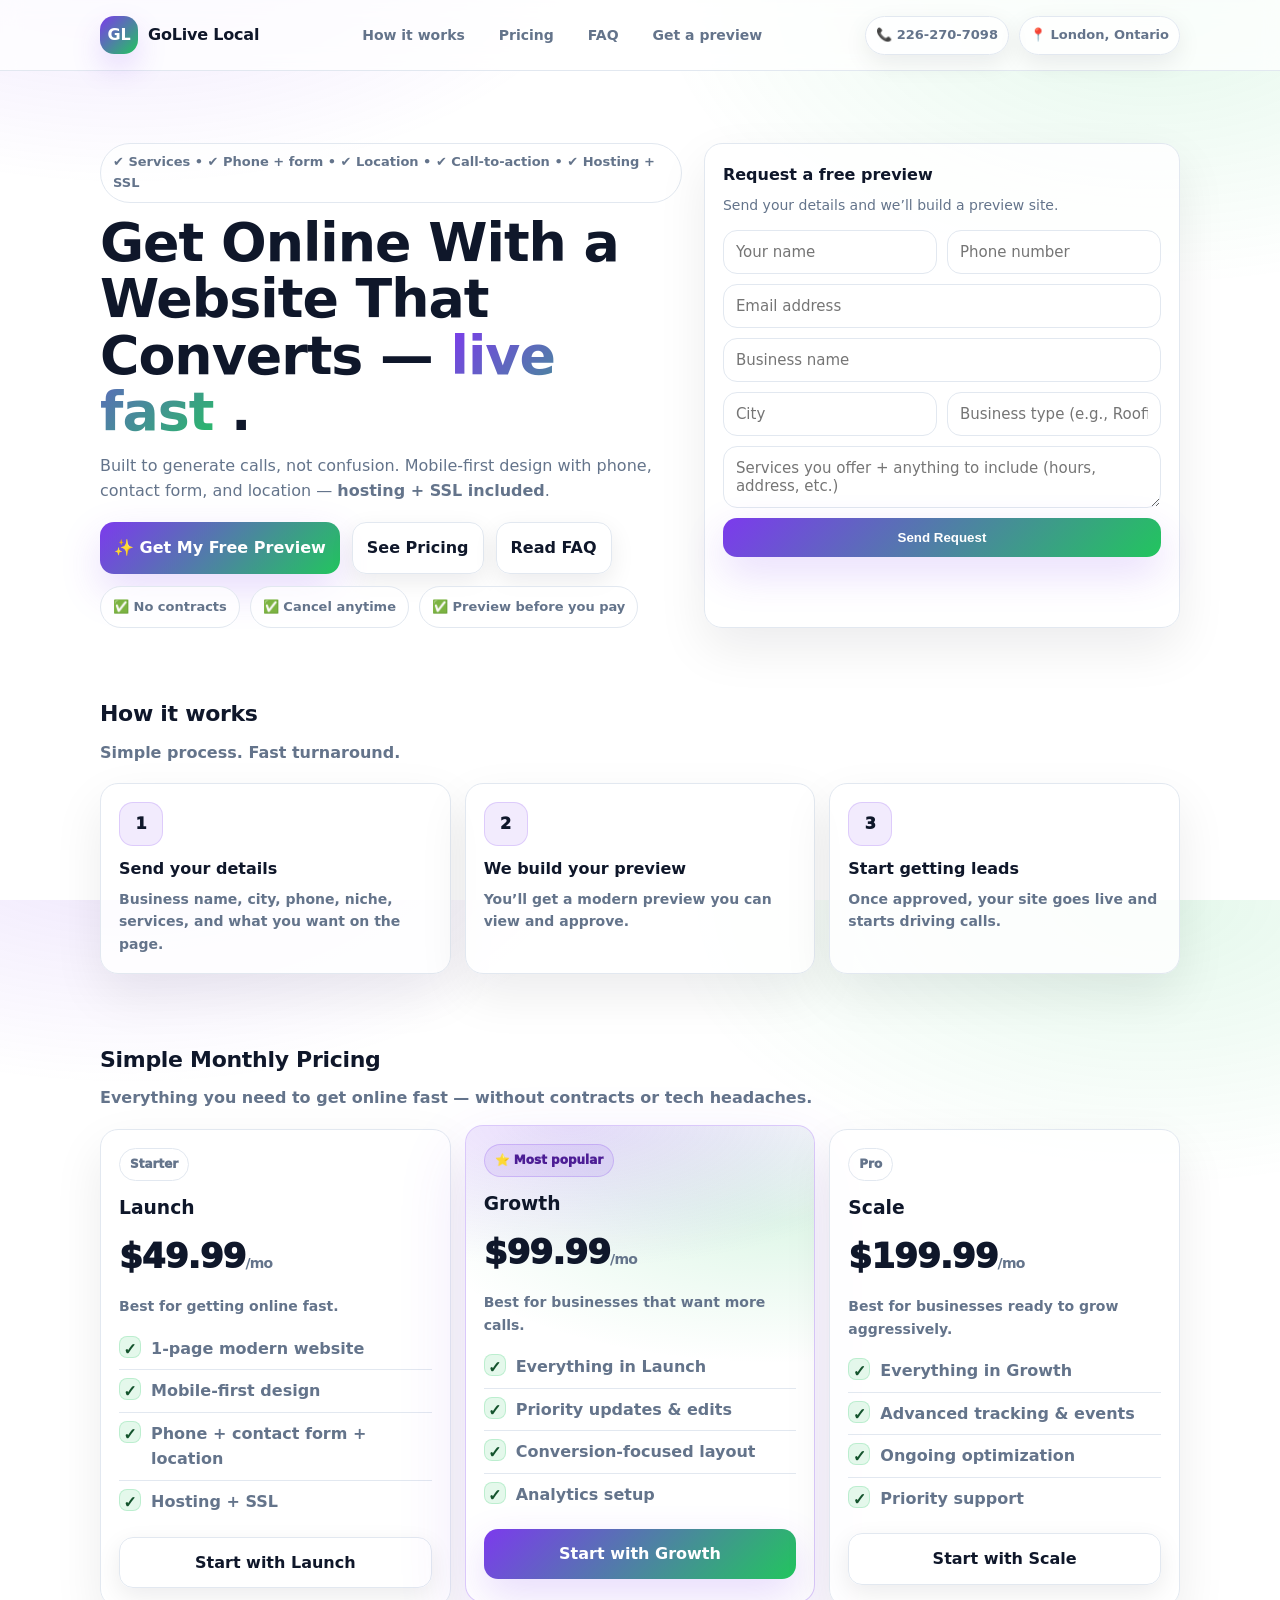
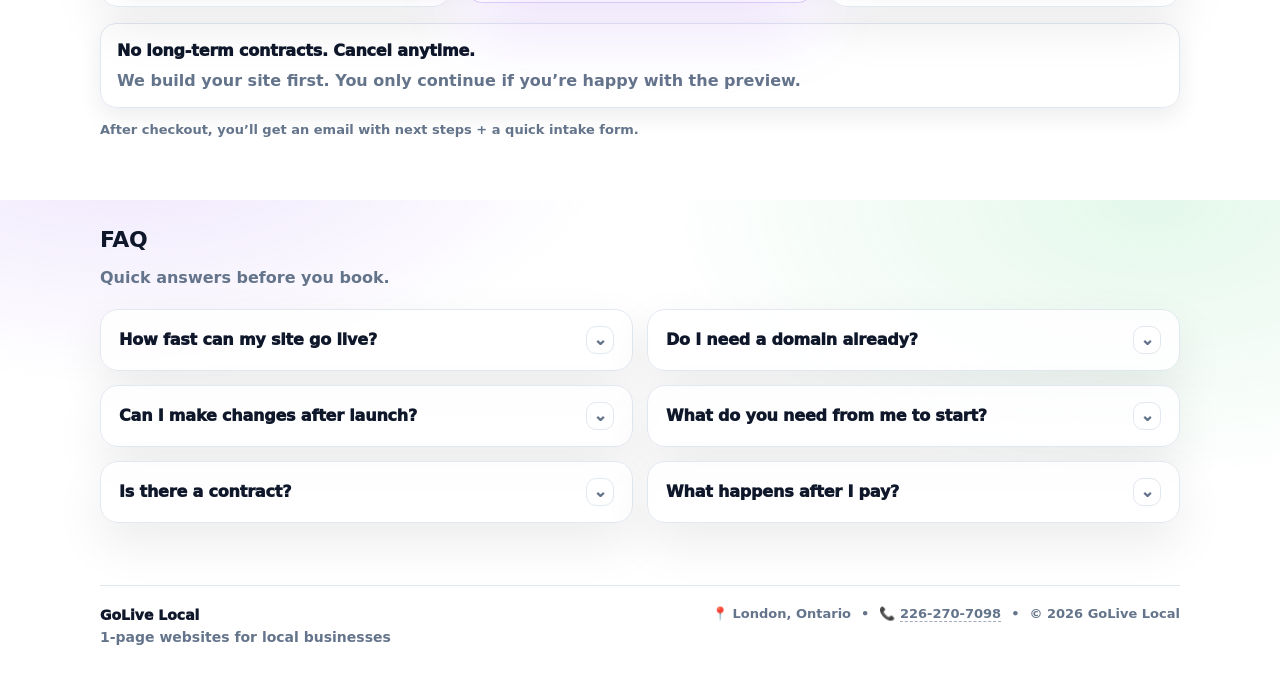
==== index.html @ 4001102f "Add files via upload" ====
<!doctype html>
<html lang="en">
<head>
  <meta charset="utf-8" />
  <meta name="viewport" content="width=device-width, initial-scale=1" />
  <title>GoLive Local — 1-Page Websites for Local Businesses</title>
  <meta name="description" content="GoLive Local builds modern 1-page websites for local service businesses. Built to convert with phone + form + location. Hosting + SSL included." />

  <style>
    :root{
      --bg:#ffffff;
      --panel:#ffffff;
      --card:#ffffff;
      --text:#0f172a;
      --muted:#64748b;
      --line:#e2e8f0;
      --brand:#7c3aed;
      --brand2:#22c55e;
      --shadow: 0 20px 50px rgba(2, 6, 23, .08);
      --shadow2: 0 8px 24px rgba(2, 6, 23, .08);
      --radius: 18px;
      --max: 1120px;
    }

    *{box-sizing:border-box}
    html,body{height:100%}
    body{
      margin:0;
      font-family: ui-sans-serif, system-ui, -apple-system, Segoe UI, Roboto, Helvetica, Arial, "Apple Color Emoji","Segoe UI Emoji";
      color:var(--text);
      background:
        radial-gradient(900px 500px at 10% -10%, rgba(124,58,237,.14), transparent 55%),
        radial-gradient(900px 520px at 90% 0%, rgba(34,197,94,.12), transparent 55%),
        var(--bg);
      line-height:1.6;
    }

    a{color:inherit; text-decoration:none}
    .container{max-width:var(--max); margin:0 auto; padding:0 20px}

    .topbar{
      position:sticky; top:0; z-index:50;
      background: rgba(255,255,255,.75);
      backdrop-filter: blur(10px);
      border-bottom: 1px solid var(--line);
    }
    .topbar-inner{
      display:flex; align-items:center; justify-content:space-between;
      gap:14px;
      padding:14px 0;
    }
    .brand{
      display:flex; align-items:center; gap:10px;
      font-weight:900;
      letter-spacing:-.2px;
    }
    .logo{
      width:38px; height:38px; border-radius:14px;
      background: linear-gradient(135deg, var(--brand), var(--brand2));
      box-shadow: 0 14px 30px rgba(124,58,237,.18);
      display:grid; place-items:center;
      flex: 0 0 38px;
      color:white;
      font-weight:900;
    }
    .nav{
      display:flex; gap:10px; align-items:center;
      color:var(--muted);
      font-weight:800;
      font-size:14px;
    }
    .nav a{padding:10px 12px; border-radius:12px}
    .nav a:hover{background: rgba(2,6,23,.04); color: var(--text)}

    .btn{
      display:inline-flex; align-items:center; justify-content:center;
      gap:10px;
      padding:12px 14px;
      border-radius:14px;
      font-weight:900;
      border: 1px solid var(--line);
      background: white;
      box-shadow: var(--shadow2);
      transition: .15s ease;
      cursor:pointer;
      white-space:nowrap;
    }
    .btn:hover{transform: translateY(-1px)}
    .btn-primary{
      border: none;
      color:white;
      background: linear-gradient(135deg, var(--brand), var(--brand2));
      box-shadow: 0 16px 40px rgba(124,58,237,.18);
    }
    .btn-ghost{background: rgba(255,255,255,.85)}
    .btn-block{width:100%}

    .pill{
      display:inline-flex; align-items:center; gap:8px;
      padding:8px 12px;
      border-radius:999px;
      border:1px solid var(--line);
      background: rgba(255,255,255,.7);
      color: var(--muted);
      font-weight:900;
      font-size:13px;
    }

    /* header contact (phone + location only) */
    .header-contact{
      display:flex;
      align-items:center;
      gap:10px;
      flex-wrap:wrap;
      justify-content:flex-end;
      color:var(--muted);
      font-weight:850;
      font-size:13px;
      white-space:nowrap;
    }
    .header-contact a{
      display:inline-flex;
      align-items:center;
      gap:8px;
      padding:8px 10px;
      border-radius:999px;
      border:1px solid var(--line);
      background: rgba(255,255,255,.7);
      box-shadow: var(--shadow2);
      color:inherit;
      transition:.15s ease;
    }
    .header-contact a:hover{transform: translateY(-1px)}
    .header-contact .loc{
      display:inline-flex;
      align-items:center;
      gap:8px;
      padding:8px 10px;
      border-radius:999px;
      border:1px solid var(--line);
      background: rgba(255,255,255,.7);
      box-shadow: var(--shadow2);
    }

    .hero{padding:72px 0 34px}
    .hero-grid{
      display:grid; gap:22px;
      grid-template-columns: 1.1fr .9fr;
      align-items:stretch;
    }
    .headline{
      font-size: clamp(36px, 4.2vw, 56px);
      line-height:1.05;
      margin:12px 0 12px;
      letter-spacing:-1px;
    }
    .subhead{
      margin:0 0 18px;
      color: var(--muted);
      max-width: 62ch;
      font-size: 16px;
    }
    .hero-actions{display:flex; gap:12px; flex-wrap:wrap; margin:18px 0 10px}
    .stats{display:flex; gap:10px; flex-wrap:wrap; margin-top:12px}
    .chip{
      display:flex; gap:8px; align-items:center;
      padding:10px 12px;
      border-radius:999px;
      border:1px solid var(--line);
      background: rgba(255,255,255,.75);
      color: var(--muted);
      font-weight:900;
      font-size:13px;
    }

    .card{
      background: rgba(255,255,255,.85);
      border: 1px solid var(--line);
      border-radius: var(--radius);
      box-shadow: var(--shadow);
    }
    .form-card{padding:18px}
    .form-card h3{margin:0 0 6px; font-size:16px}
    .form-card p{margin:0 0 14px; color:var(--muted); font-size:14px}

    .form{
      display:grid;
      grid-template-columns: 1fr 1fr;
      gap:10px;
    }
    .input{
      width:100%;
      padding:12px 12px;
      border-radius:14px;
      border:1px solid var(--line);
      background: white;
      color: var(--text);
      outline:none;
      font-family:inherit;
      font-size:15px;
    }
    .input:focus{border-color: rgba(124,58,237,.55); box-shadow: 0 0 0 4px rgba(124,58,237,.12)}
    .form .full{grid-column:1/-1}
    .helper{
      margin-top:10px;
      font-size:12px;
      color: var(--muted);
      font-weight:800;
    }
    .status{
      margin-top:10px;
      font-size:13px;
      font-weight:900;
      white-space:pre-wrap;
    }

    section{padding:34px 0}
    .section-title{font-size:22px; margin:0 0 8px; letter-spacing:-.3px}
    .section-sub{margin:0 0 18px; color:var(--muted); font-weight:700}

    .grid-3{display:grid; gap:14px; grid-template-columns: repeat(3,1fr)}
    .feature{padding:18px}
    .feature h4{margin:10px 0 6px}
    .feature p{margin:0; color:var(--muted); font-size:14px; font-weight:650}
    .icon{
      width:44px; height:44px; border-radius:14px;
      display:grid; place-items:center;
      background: rgba(124,58,237,.10);
      border:1px solid rgba(124,58,237,.18);
      font-weight:950;
    }

    /* Pricing */
    .pricing{
      display:grid; gap:14px;
      grid-template-columns: repeat(3, 1fr);
      align-items:stretch;
    }
    .price{
      padding:18px;
      position:relative;
      overflow:hidden;
    }
    .price .tag{
      display:inline-flex;
      padding:6px 10px;
      border-radius:999px;
      font-size:12px;
      font-weight:950;
      border:1px solid var(--line);
      color: var(--muted);
      background: rgba(255,255,255,.7);
    }
    .price h3{margin:12px 0 6px}
    .price .amount{
      font-size:34px;
      font-weight:950;
      letter-spacing:-.8px;
      margin:6px 0 12px;
    }
    .price .blurb{
      margin:0 0 10px;
      color:var(--muted);
      font-size:14px;
      font-weight:700;
    }

    .list{margin:0; padding:0; list-style:none; color:var(--muted)}
    .list li{display:flex; gap:10px; padding:8px 0; border-top:1px solid var(--line); font-weight:700}
    .list li:first-child{border-top:none}
    .check{
      width:22px; height:22px; border-radius:8px;
      display:grid; place-items:center;
      background: rgba(34,197,94,.12);
      border: 1px solid rgba(34,197,94,.2);
      color: #14532d;
      font-weight:950;
      flex:0 0 22px;
    }

    /* Featured pricing (Growth) */
    .price.featured{
      border-color: rgba(124,58,237,.28);
      box-shadow: 0 26px 70px rgba(124,58,237,.14);
      transform: translateY(-4px);
    }
    .price.featured::before{
      content:"";
      position:absolute;
      inset:-2px;
      background: radial-gradient(600px 240px at 30% 0%, rgba(124,58,237,.18), transparent 60%),
                  radial-gradient(600px 240px at 90% 20%, rgba(34,197,94,.14), transparent 60%);
      pointer-events:none;
      z-index:0;
    }
    .price.featured > *{position:relative; z-index:1}
    .featured-badge{
      display:inline-flex;
      gap:8px;
      align-items:center;
      padding:6px 10px;
      border-radius:999px;
      font-size:12px;
      font-weight:950;
      color:#4c1d95;
      background: rgba(124,58,237,.10);
      border: 1px solid rgba(124,58,237,.22);
    }

    /* FAQ */
    .faq{
      display:grid;
      grid-template-columns: 1fr 1fr;
      gap:14px;
    }
    details.card{
      padding:16px 18px;
    }
    summary{
      cursor:pointer;
      list-style:none;
      font-weight:950;
      letter-spacing:-.2px;
      display:flex;
      align-items:center;
      justify-content:space-between;
      gap:12px;
    }
    summary::-webkit-details-marker{display:none}
    .caret{
      width:28px; height:28px;
      border-radius:10px;
      border:1px solid var(--line);
      display:grid;
      place-items:center;
      color:var(--muted);
      background: rgba(255,255,255,.7);
      flex:0 0 28px;
      transition: transform .15s ease;
    }
    details[open] .caret{transform: rotate(180deg)}
    .faq p{
      margin:10px 0 0;
      color:var(--muted);
      font-weight:700;
      font-size:14px;
    }

    footer{padding:28px 0 40px; color:var(--muted)}
    .footer-grid{
      display:flex; justify-content:space-between; gap:16px; flex-wrap:wrap;
      border-top:1px solid var(--line);
      padding-top:18px;
      font-size:14px;
      font-weight:700;
      align-items:flex-start;
    }
    .footer-contact{
      display:flex;
      gap:10px;
      flex-wrap:wrap;
      align-items:center;
      justify-content:flex-end;
      color:var(--muted);
      font-weight:850;
      font-size:13px;
    }
    .footer-contact a{
      color:inherit;
      text-decoration:none;
      border-bottom: 1px dashed rgba(100,116,139,.6);
    }
    .footer-contact a:hover{border-bottom-color: rgba(15,23,42,.55)}

    @media (max-width: 980px){
      .hero-grid{grid-template-columns:1fr}
      .grid-3{grid-template-columns:1fr}
      .pricing{grid-template-columns:1fr}
      .faq{grid-template-columns:1fr}
      .nav{display:none}
      .form{grid-template-columns:1fr}
      .price.featured{transform:none}
      .header-contact{justify-content:flex-start}
      .footer-contact{justify-content:flex-start}
    }
  </style>
</head>

<body>
  <div class="topbar">
    <div class="container">
      <div class="topbar-inner">
        <a class="brand" href="#top">
          <div class="logo" aria-hidden="true">GL</div>
          <div>GoLive Local</div>
        </a>

        <nav class="nav" aria-label="Primary">
          <a href="#how">How it works</a>
          <a href="#pricing">Pricing</a>
          <a href="#faq">FAQ</a>
          <a href="#contact">Get a preview</a>
        </nav>

        <!-- ✅ ONLY phone + location in header -->
        <div class="header-contact" aria-label="Business contact">
          <a href="tel:+12262707098" aria-label="Call 226-270-7098">📞 226-270-7098</a>
          <span class="loc" aria-label="Location">📍 London, Ontario</span>
        </div>
      </div>
    </div>
  </div>

  <header class="hero" id="top">
    <div class="container">
      <div class="hero-grid">
        <div>
          <span class="pill">✔️ Services • ✔️ Phone + form • ✔️ Location • ✔️ Call-to-action • ✔️ Hosting + SSL</span>

          <h1 class="headline">
            Get Online With a Website That Converts —
            <span style="background:linear-gradient(135deg,var(--brand),var(--brand2)); -webkit-background-clip:text; background-clip:text; color:transparent">
              live fast
            </span>.
          </h1>

          <p class="subhead">
            Built to generate calls, not confusion. Mobile-first design with phone, contact form, and location —
            <strong>hosting + SSL included</strong>.
          </p>

          <div class="hero-actions">
            <a class="btn btn-primary" href="#contact">✨ Get My Free Preview</a>
            <a class="btn btn-ghost" href="#pricing">See Pricing</a>
            <a class="btn btn-ghost" href="#faq">Read FAQ</a>
          </div>

          <div class="stats">
            <div class="chip">✅ No contracts</div>
            <div class="chip">✅ Cancel anytime</div>
            <div class="chip">✅ Preview before you pay</div>
          </div>
        </div>

        <div class="card form-card" id="contact">
          <h3>Request a free preview</h3>
          <p>Send your details and we’ll build a preview site.</p>

          <form class="form" id="lead-form">
            <input class="input" name="name" placeholder="Your name" required />
            <input class="input" name="phone" placeholder="Phone number" required />
            <input class="input full" name="email" type="email" placeholder="Email address" required />
            <input class="input full" name="business" placeholder="Business name" required />
            <input class="input" name="city" placeholder="City" required />
            <input class="input" name="niche" placeholder="Business type (e.g., Roofing)" required />
            <textarea class="input full" name="message" placeholder="Services you offer + anything to include (hours, address, etc.)"></textarea>
            <button class="btn btn-primary full" type="submit">Send Request</button>
          </form>

          <div class="helper">
          </div>
          <div class="status" id="formStatus" aria-live="polite"></div>
        </div>
      </div>
    </div>
  </header>

  <section id="how">
    <div class="container">
      <h2 class="section-title">How it works</h2>
      <p class="section-sub">Simple process. Fast turnaround.</p>

      <div class="grid-3">
        <div class="card feature">
          <div class="icon">1</div>
          <h4>Send your details</h4>
          <p>Business name, city, phone, niche, services, and what you want on the page.</p>
        </div>
        <div class="card feature">
          <div class="icon">2</div>
          <h4>We build your preview</h4>
          <p>You’ll get a modern preview you can view and approve.</p>
        </div>
        <div class="card feature">
          <div class="icon">3</div>
          <h4>Start getting leads</h4>
          <p>Once approved, your site goes live and starts driving calls.</p>
        </div>
      </div>
    </div>
  </section>

  <section id="pricing">
    <div class="container">
      <h2 class="section-title">Simple Monthly Pricing</h2>
      <p class="section-sub">Everything you need to get online fast — without contracts or tech headaches.</p>

      <div class="pricing">
        <div class="card price">
          <span class="tag">Starter</span>
          <h3>Launch</h3>
          <div class="amount">$49.99<span style="font-size:14px; font-weight:900; color:var(--muted)">/mo</span></div>
          <p class="blurb">Best for getting online fast.</p>
          <ul class="list">
            <li><span class="check">✓</span> 1-page modern website</li>
            <li><span class="check">✓</span> Mobile-first design</li>
            <li><span class="check">✓</span> Phone + contact form + location</li>
            <li><span class="check">✓</span> Hosting + SSL</li>
          </ul>
          <div style="margin-top:14px">
            <a class="btn btn-ghost btn-block" href="https://buy.stripe.com/28E6oH7Zq4GObxF91F08g00" target="_blank" rel="noopener noreferrer">Start with Launch</a>
          </div>
        </div>

        <div class="card price featured">
          <span class="featured-badge">⭐ Most popular</span>
          <h3 style="margin-top:12px">Growth</h3>
          <div class="amount">$99.99<span style="font-size:14px; font-weight:900; color:var(--muted)">/mo</span></div>
          <p class="blurb">Best for businesses that want more calls.</p>
          <ul class="list">
            <li><span class="check">✓</span> Everything in Launch</li>
            <li><span class="check">✓</span> Priority updates & edits</li>
            <li><span class="check">✓</span> Conversion-focused layout</li>
            <li><span class="check">✓</span> Analytics setup</li>
          </ul>
          <div style="margin-top:14px">
            <a class="btn btn-primary btn-block" href="https://buy.stripe.com/cNifZh2F6ehocBJ3Hl08g01" target="_blank" rel="noopener noreferrer">Start with Growth</a>
          </div>
        </div>

        <div class="card price">
          <span class="tag">Pro</span>
          <h3>Scale</h3>
          <div class="amount">$199.99<span style="font-size:14px; font-weight:900; color:var(--muted)">/mo</span></div>
          <p class="blurb">Best for businesses ready to grow aggressively.</p>
          <ul class="list">
            <li><span class="check">✓</span> Everything in Growth</li>
            <li><span class="check">✓</span> Advanced tracking & events</li>
            <li><span class="check">✓</span> Ongoing optimization</li>
            <li><span class="check">✓</span> Priority support</li>
          </ul>
          <div style="margin-top:14px">
            <a class="btn btn-ghost btn-block" href="https://buy.stripe.com/7sYfZhenO8X4atB3Hl08g02" target="_blank" rel="noopener noreferrer">Start with Scale</a>
          </div>
        </div>
      </div>

      <div style="margin-top:16px; padding:14px 16px; border:1px solid var(--line); border-radius:16px; background: rgba(255,255,255,.7); box-shadow: var(--shadow2);">
        <div style="font-weight:950; letter-spacing:-.2px;">No long-term contracts. Cancel anytime.</div>
        <div style="color:var(--muted); font-weight:750; margin-top:4px;">
          We build your site first. You only continue if you’re happy with the preview.
        </div>
      </div>

      <p style="margin-top:12px; color:var(--muted); font-weight:800; font-size:13px;">
        After checkout, you’ll get an email with next steps + a quick intake form.
      </p>
    </div>
  </section>

  <section id="faq">
    <div class="container">
      <h2 class="section-title">FAQ</h2>
      <p class="section-sub">Quick answers before you book.</p>

      <div class="faq">
        <details class="card">
          <summary>How fast can my site go live? <span class="caret">⌄</span></summary>
          <p>Most previews are ready within <strong>24–48 hours</strong>. Once approved, we can connect your domain and publish fast.</p>
        </details>

        <details class="card">
          <summary>Do I need a domain already? <span class="caret">⌄</span></summary>
          <p>No. If you don’t have one yet, you can still request a preview now and connect your domain later.</p>
        </details>

        <details class="card">
          <summary>Can I make changes after launch? <span class="caret">⌄</span></summary>
          <p>Yes. All plans include updates. <strong>Growth</strong> and <strong>Scale</strong> get faster edits and ongoing optimization.</p>
        </details>

        <details class="card">
          <summary>What do you need from me to start? <span class="caret">⌄</span></summary>
          <p>Business name, city, what you do, phone number, and a few services. If you have photos/logo, we can use those too.</p>
        </details>

        <details class="card">
          <summary>Is there a contract? <span class="caret">⌄</span></summary>
          <p>No long-term contracts. It’s monthly. You can cancel anytime.</p>
        </details>

        <details class="card">
          <summary>What happens after I pay? <span class="caret">⌄</span></summary>
          <p>You’ll get an email with next steps and an intake form. We confirm details, build/adjust, and launch on Cloudflare Pages.</p>
        </details>
      </div>
    </div>
  </section>

  <footer>
    <div class="container">
      <div class="footer-grid">
        <div>
          <div style="font-weight:950; color:var(--text)">GoLive Local</div>
          <div>1-page websites for local businesses</div>
        </div>

        <!-- ✅ ONLY phone + location in footer -->
        <div class="footer-contact" aria-label="Business contact">
          <div>📍 London, Ontario</div>
          <div>•</div>
          <div>📞 <a href="tel:+12262707098">226-270-7098</a></div>
          <div>•</div>
          <div>© <span id="year"></span> GoLive Local</div>
        </div>
      </div>
    </div>
  </footer>

  <script>
    document.getElementById("year").textContent = new Date().getFullYear();

    // ✅ Worker URL (no trailing slash)
    const WORKER_BASE = "https://golivelocal-contact.jesslb087.workers.dev";
    // Some workers expect / (root), others expect /contact. We'll try both.
    const CANDIDATE_ENDPOINTS = [
      WORKER_BASE,
      WORKER_BASE + "/contact"
    ];

    const form = document.getElementById("lead-form");
    const statusEl = document.getElementById("formStatus");

    async function postToWorker(payload) {
      let lastErr = null;

      for (const url of CANDIDATE_ENDPOINTS) {
        try {
          const res = await fetch(url, {
            method: "POST",
            mode: "cors",
            headers: {
              "Content-Type": "application/json",
              "Accept": "application/json, text/plain, */*"
            },
            body: JSON.stringify(payload),
          });

          const text = await res.text();
          let json = null;
          try { json = JSON.parse(text); } catch (_) {}

          if (res.ok) return { ok: true, url, status: res.status, text, json };

          lastErr = { ok: false, url, status: res.status, text, json };
        } catch (e) {
          lastErr = { ok: false, url, error: String(e) };
        }
      }

      return lastErr || { ok: false, error: "Unknown error" };
    }

    form.addEventListener("submit", async (e) => {
      e.preventDefault();
      statusEl.textContent = "Sending…";

      const payload = Object.fromEntries(new FormData(form).entries());

      if (!payload.message || !String(payload.message).trim()) {
        payload.message = `Preview request from ${payload.business || "a local business"} in ${payload.city || "their city"} (${payload.niche || "business type"}).`;
      }

      const result = await postToWorker(payload);

      if (result && result.ok) {
        statusEl.textContent = "✅ Sent! We’ll be in touch shortly.";
        form.reset();
        return;
      }

      const details =
        (result && result.json && (result.json.error || result.json.message)) ||
        (result && result.text) ||
        (result && result.error) ||
        "Unknown error";

      const where = result && result.url ? "Endpoint: " + result.url : "";
      const code = result && result.status ? "Status: " + result.status : "";

      statusEl.textContent =
        "❌ Something went wrong.\n" +
        [where, code, String(details).slice(0, 400)].filter(Boolean).join("\n");
    });
  </script>
</body>
</html>
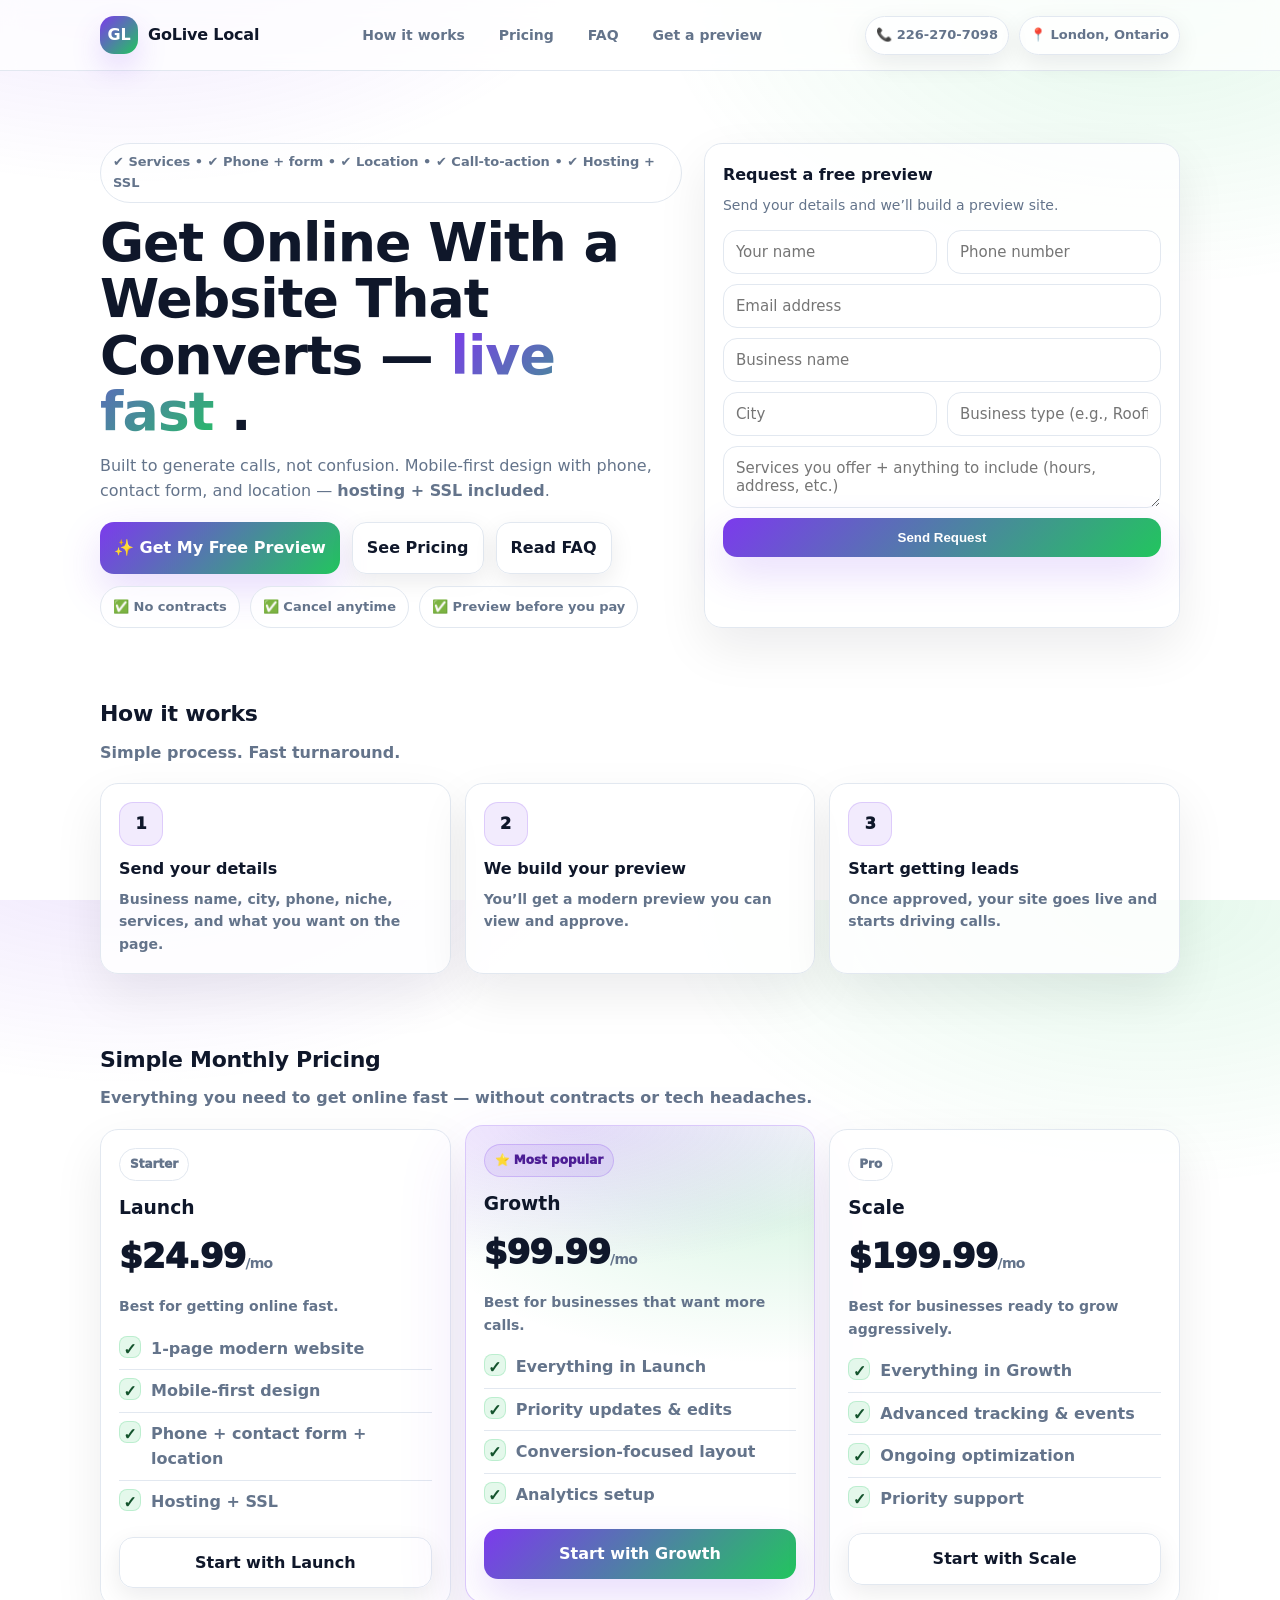
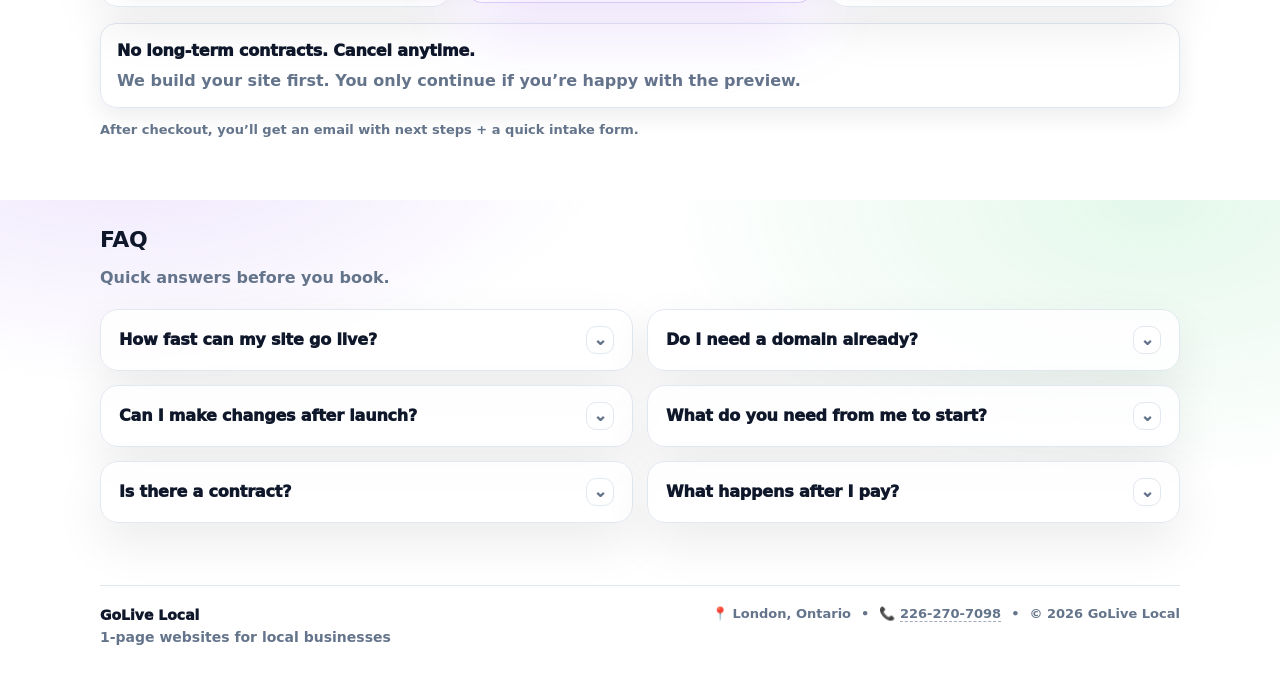
==== commit dd1fbe19: "Add files via upload" ====
--- a/index.html
+++ b/index.html
@@ -3,6 +3,12 @@
 <head>
   <meta charset="utf-8" />
   <meta name="viewport" content="width=device-width, initial-scale=1" />
+  <meta name="description" content="GoLive Local builds fast, mobile-friendly websites for local businesses that want more phone calls - no contracts, no DIY, just done-for-you-sites."
+  <!-- Favicons -->
+  <link rel="icon" href="/favicon.ico">
+  <link rel="icon" type="image/png" sizes="32x32" href="/favicon-32x32.png">
+  <link rel="icon" type="image/png" sizes="16x16" href="/favicon-16x16.png">
+  <link rel="apple-touch-icon" href="/apple-touch-icon.png">
   <title>GoLive Local — 1-Page Websites for Local Businesses</title>
   <meta name="description" content="GoLive Local builds modern 1-page websites for local service businesses. Built to convert with phone + form + location. Hosting + SSL included." />
 
@@ -499,7 +505,7 @@
         <div class="card price">
           <span class="tag">Starter</span>
           <h3>Launch</h3>
-          <div class="amount">$49.99<span style="font-size:14px; font-weight:900; color:var(--muted)">/mo</span></div>
+          <div class="amount">$24.99<span style="font-size:14px; font-weight:900; color:var(--muted)">/mo</span></div>
           <p class="blurb">Best for getting online fast.</p>
           <ul class="list">
             <li><span class="check">✓</span> 1-page modern website</li>
@@ -508,7 +514,7 @@
             <li><span class="check">✓</span> Hosting + SSL</li>
           </ul>
           <div style="margin-top:14px">
-            <a class="btn btn-ghost btn-block" href="https://buy.stripe.com/28E6oH7Zq4GObxF91F08g00" target="_blank" rel="noopener noreferrer">Start with Launch</a>
+            <a class="btn btn-ghost btn-block" href="https://buy.stripe.com/5kQ28r1B27T045d4Lp08g03" target="_blank" rel="noopener noreferrer">Start with Launch</a>
           </div>
         </div>
 
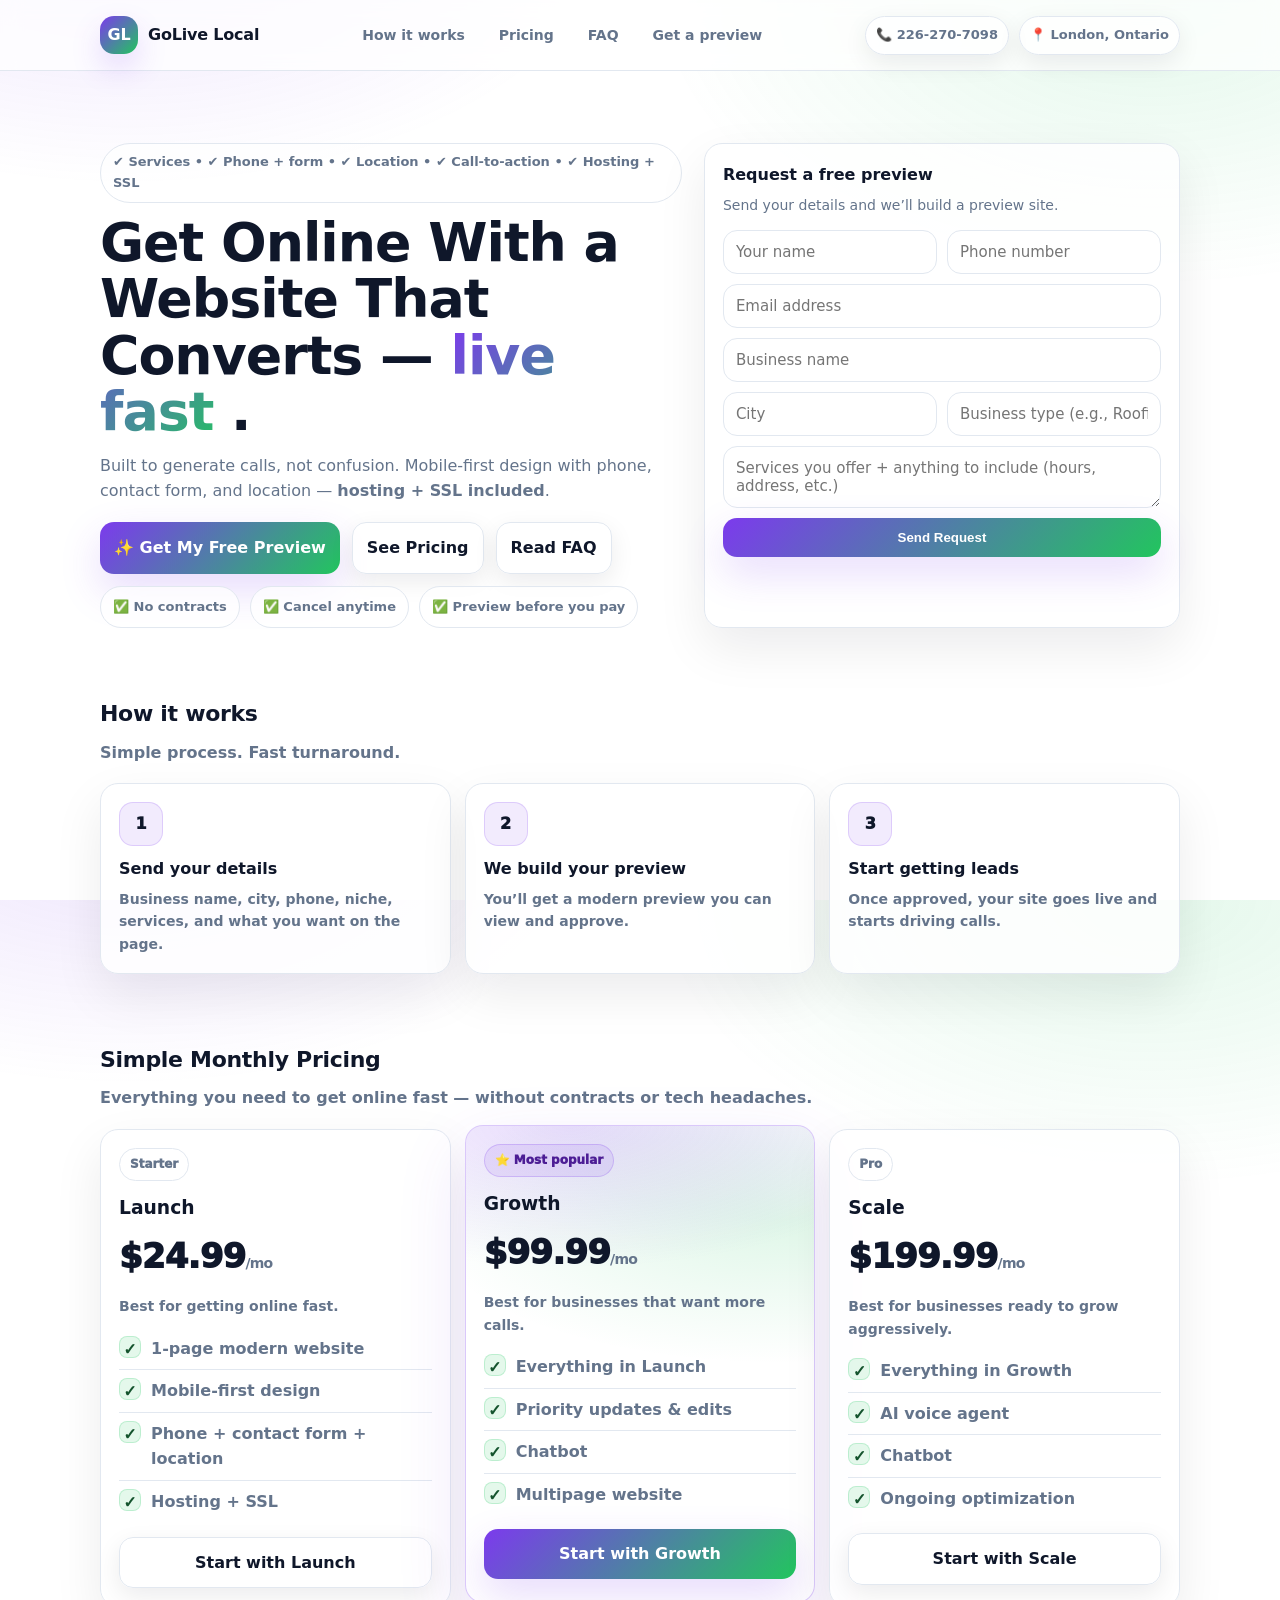
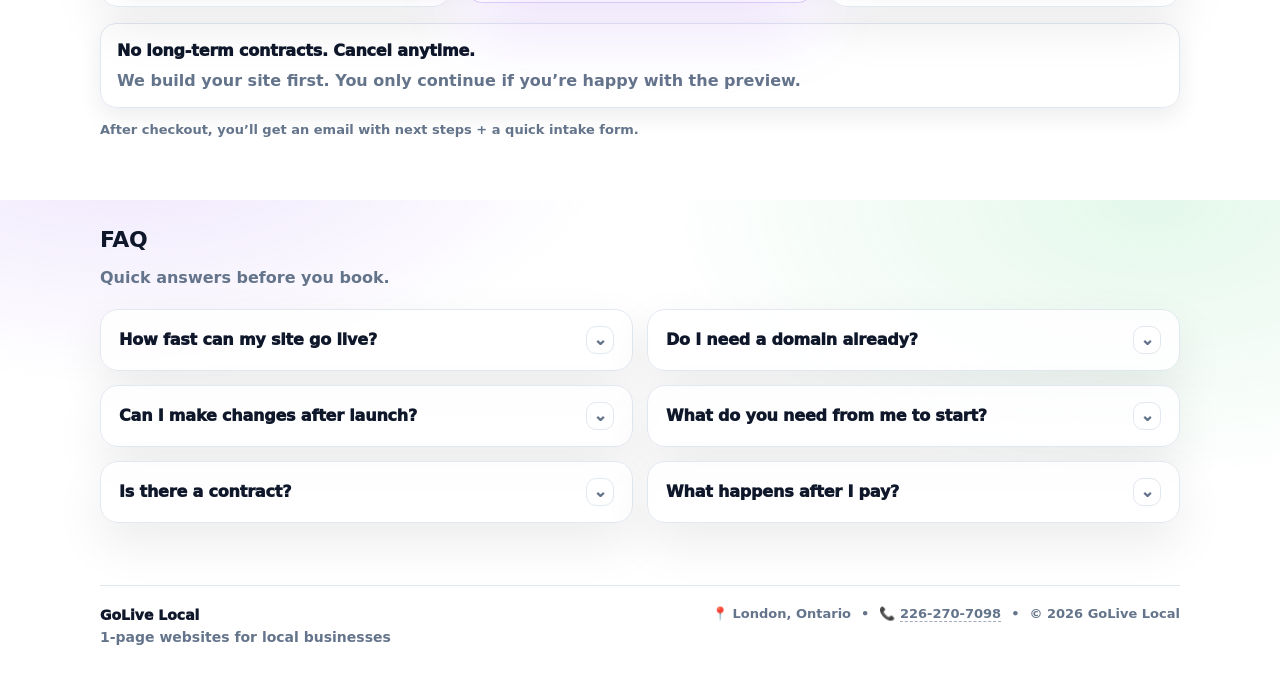
==== commit 7560cb26: "Add files via upload" ====
--- a/index.html
+++ b/index.html
@@ -4,6 +4,7 @@
   <meta charset="utf-8" />
   <meta name="viewport" content="width=device-width, initial-scale=1" />
   <meta name="description" content="GoLive Local builds fast, mobile-friendly websites for local businesses that want more phone calls - no contracts, no DIY, just done-for-you-sites."
+  <script id="vtag-ai-js" async src="https://r2.leadsy.ai/tag.js" data-pid="FMFKlhNTvglSmHtr" data-version="062024"></script>
   <!-- Favicons -->
   <link rel="icon" href="/favicon.ico">
   <link rel="icon" type="image/png" sizes="32x32" href="/favicon-32x32.png">
@@ -526,8 +527,8 @@
           <ul class="list">
             <li><span class="check">✓</span> Everything in Launch</li>
             <li><span class="check">✓</span> Priority updates & edits</li>
-            <li><span class="check">✓</span> Conversion-focused layout</li>
-            <li><span class="check">✓</span> Analytics setup</li>
+            <li><span class="check">✓</span> Chatbot</li>
+            <li><span class="check">✓</span> Multipage website</li>
           </ul>
           <div style="margin-top:14px">
             <a class="btn btn-primary btn-block" href="https://buy.stripe.com/cNifZh2F6ehocBJ3Hl08g01" target="_blank" rel="noopener noreferrer">Start with Growth</a>
@@ -541,9 +542,9 @@
           <p class="blurb">Best for businesses ready to grow aggressively.</p>
           <ul class="list">
             <li><span class="check">✓</span> Everything in Growth</li>
-            <li><span class="check">✓</span> Advanced tracking & events</li>
+            <li><span class="check">✓</span> AI voice agent</li>
+            <li><span class="check">✓</span> Chatbot</li>
             <li><span class="check">✓</span> Ongoing optimization</li>
-            <li><span class="check">✓</span> Priority support</li>
           </ul>
           <div style="margin-top:14px">
             <a class="btn btn-ghost btn-block" href="https://buy.stripe.com/7sYfZhenO8X4atB3Hl08g02" target="_blank" rel="noopener noreferrer">Start with Scale</a>
@@ -597,7 +598,7 @@
 
         <details class="card">
           <summary>What happens after I pay? <span class="caret">⌄</span></summary>
-          <p>You’ll get an email with next steps and an intake form. We confirm details, build/adjust, and launch on Cloudflare Pages.</p>
+          <p>You’ll get an email with next steps and an intake form. We confirm details, build/adjust, and we launch your site.</p>
         </details>
       </div>
     </div>
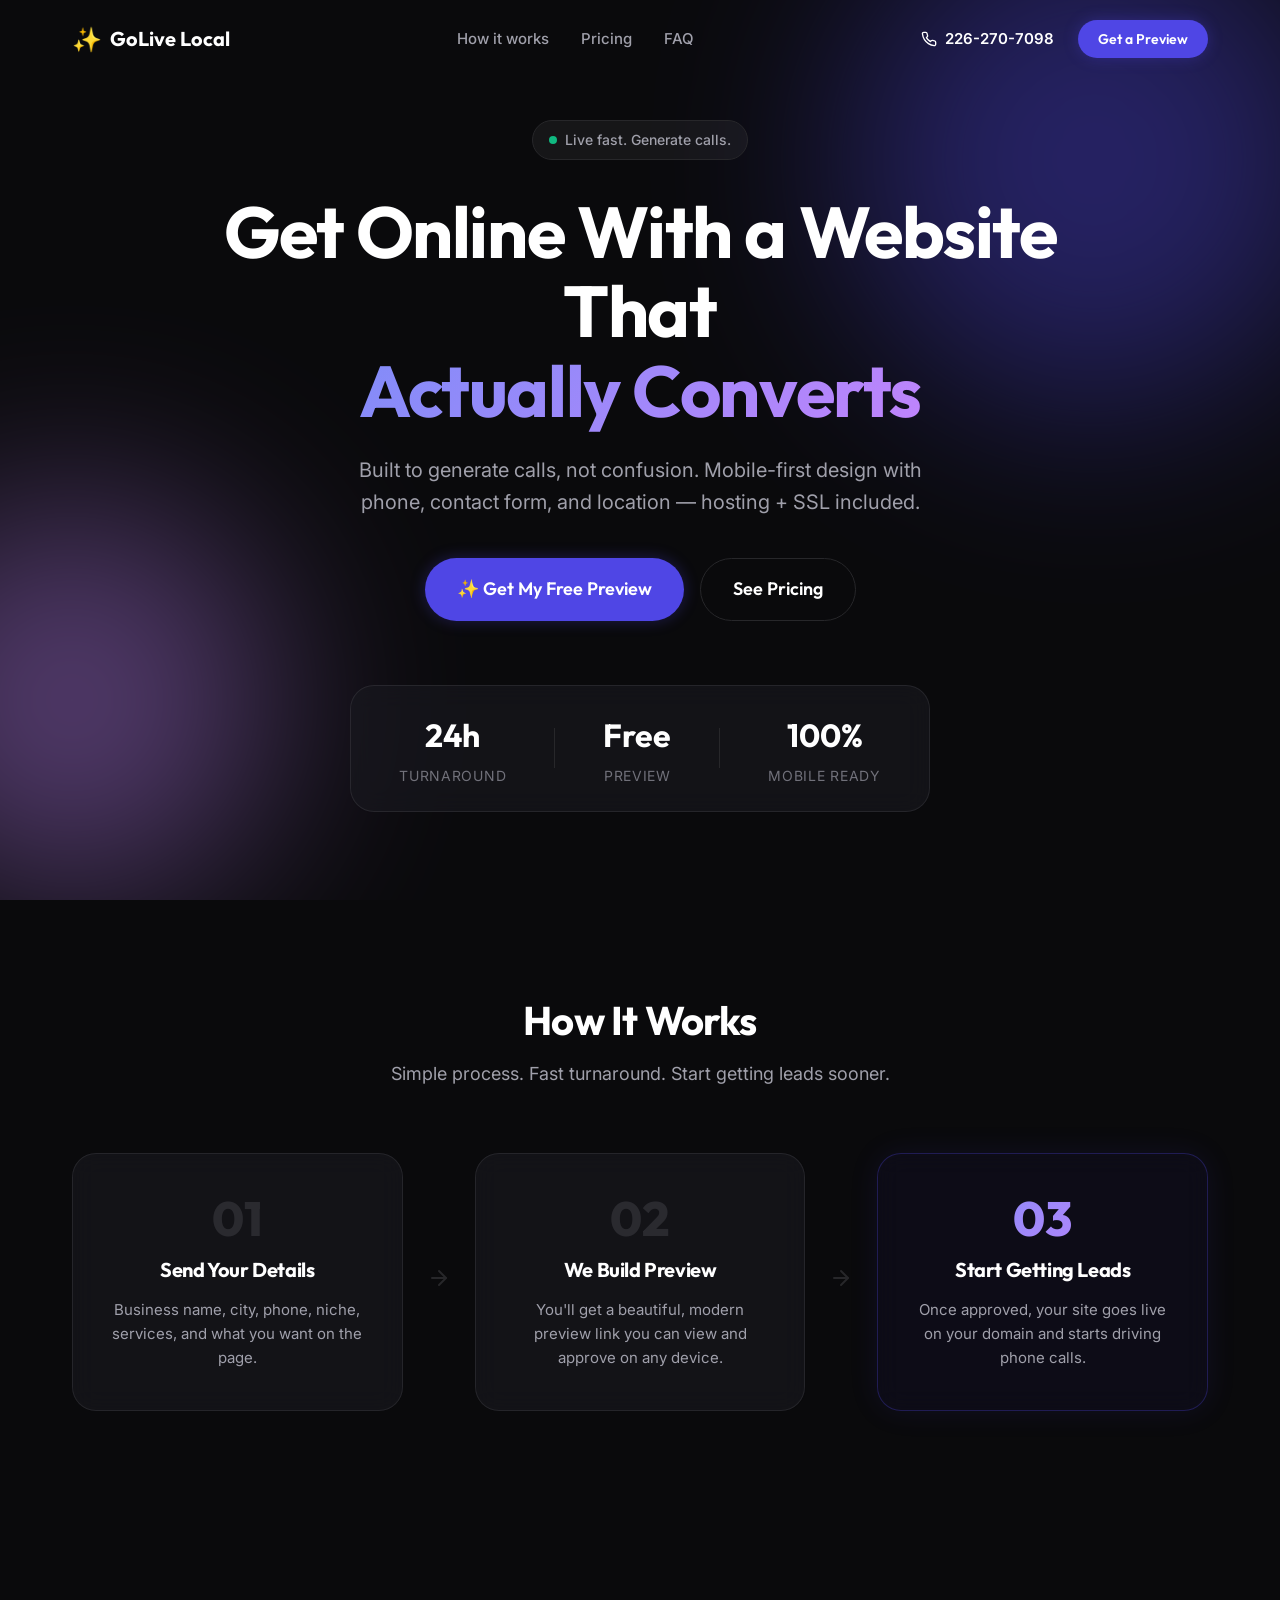
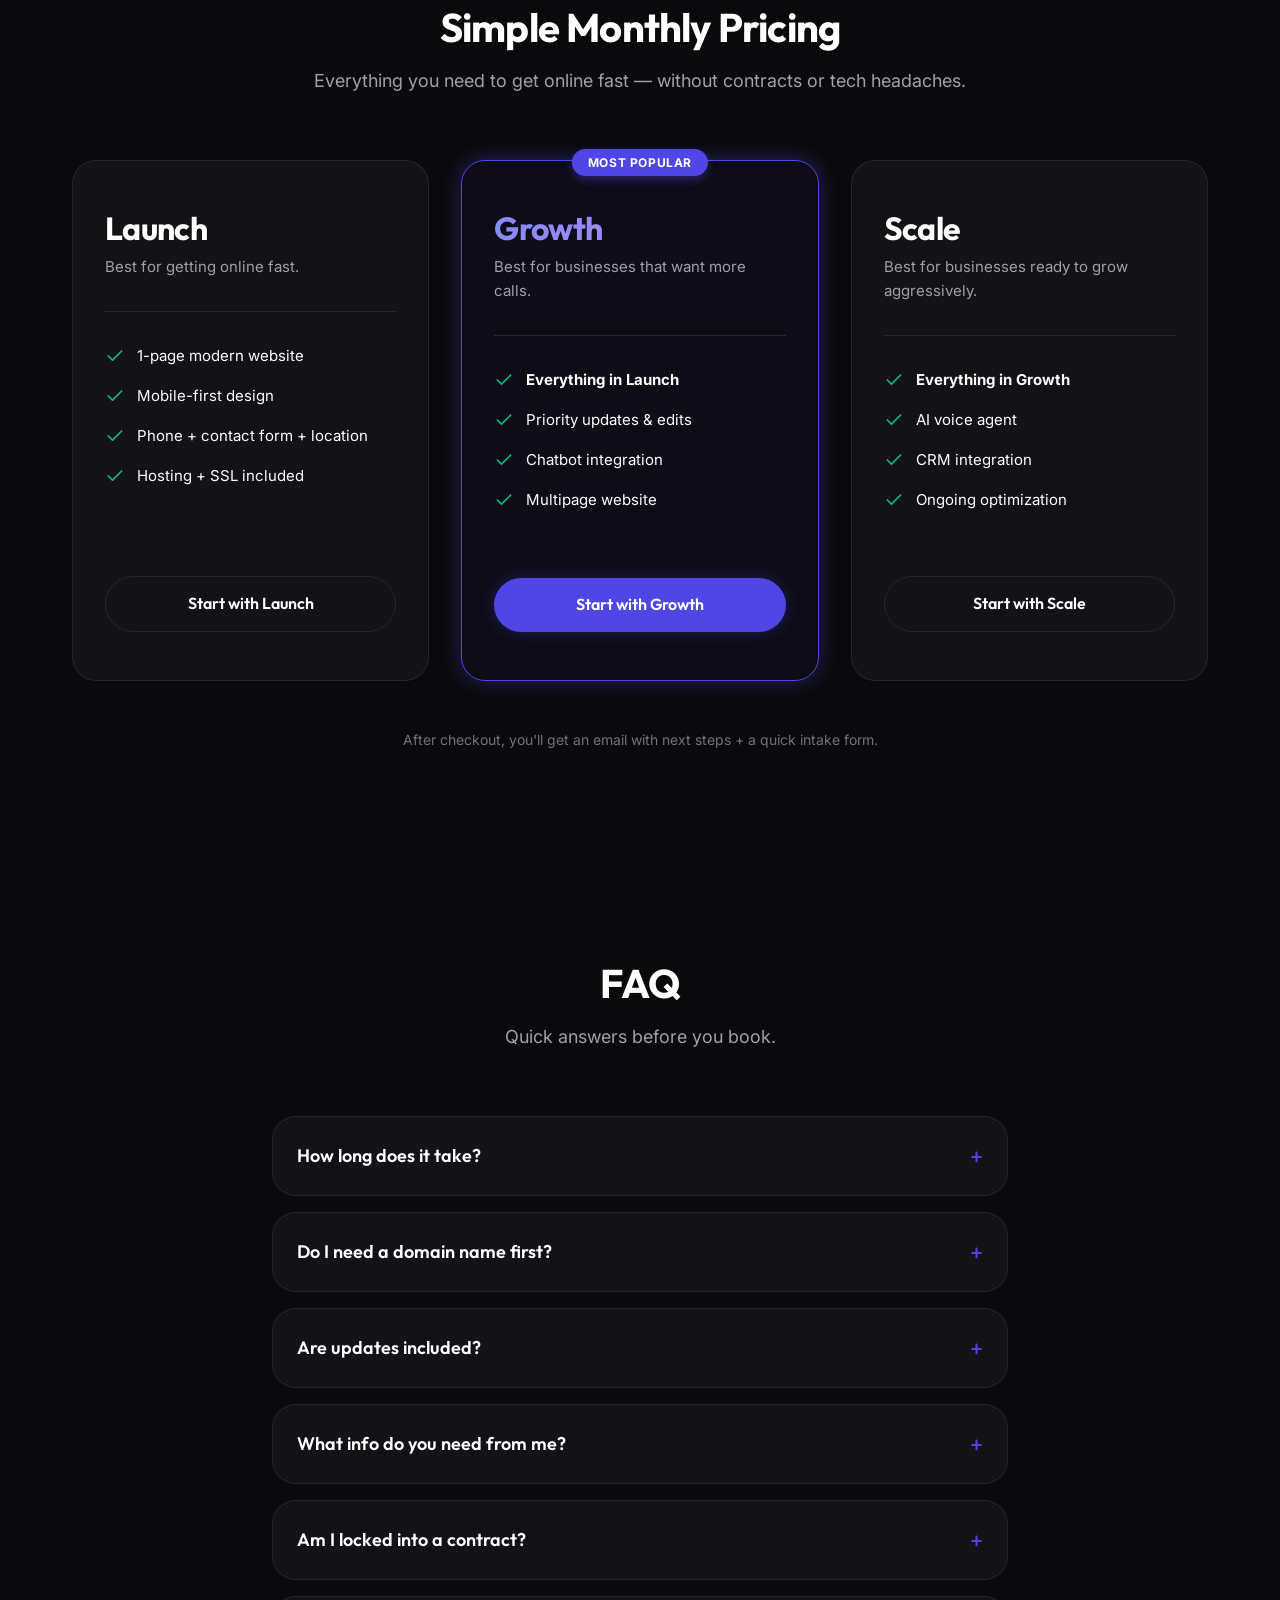
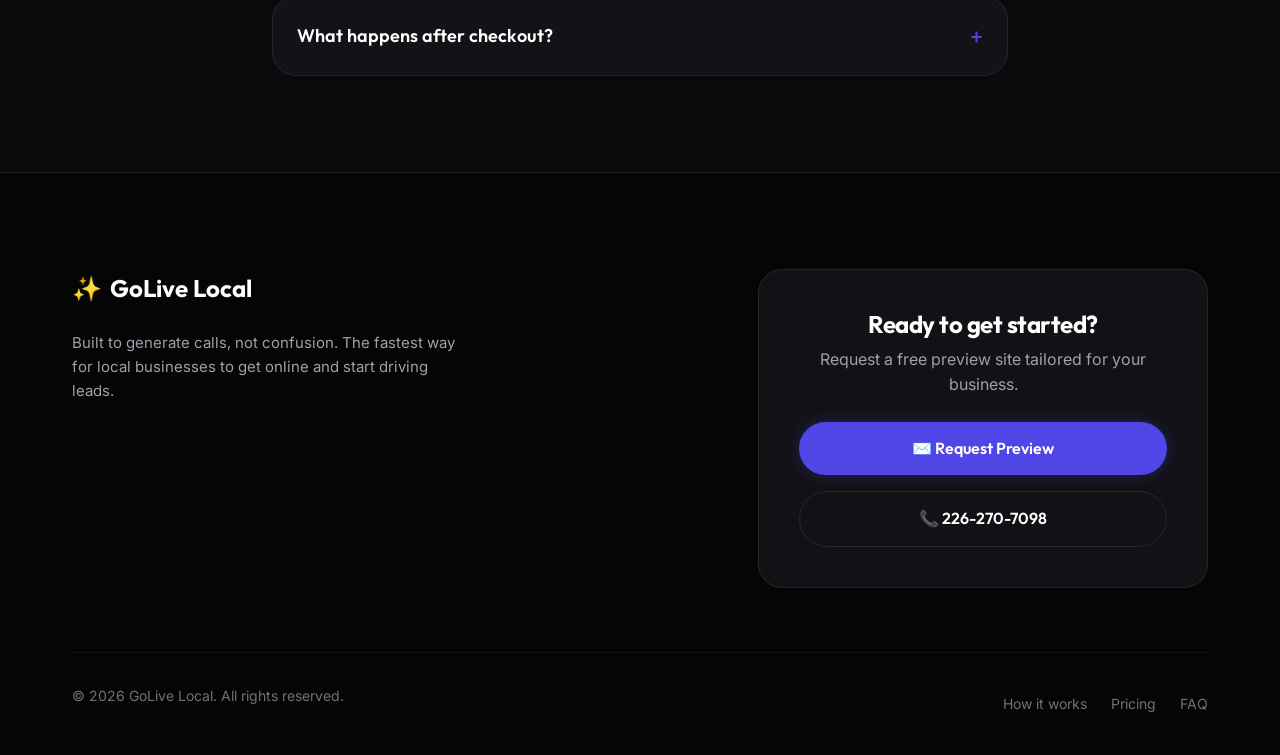
==== commit 83fddd2b: "Initial commit for modernized GoLive Local redesign" ====
--- a/index.html
+++ b/index.html
@@ -1,704 +1,409 @@
-<!doctype html>
+<!DOCTYPE html>
 <html lang="en">
+
 <head>
-  <meta charset="utf-8" />
-  <meta name="viewport" content="width=device-width, initial-scale=1" />
-  <meta name="description" content="GoLive Local builds fast, mobile-friendly websites for local businesses that want more phone calls - no contracts, no DIY, just done-for-you-sites."
-  <script id="vtag-ai-js" async src="https://r2.leadsy.ai/tag.js" data-pid="FMFKlhNTvglSmHtr" data-version="062024"></script>
-  <!-- Favicons -->
-  <link rel="icon" href="/favicon.ico">
-  <link rel="icon" type="image/png" sizes="32x32" href="/favicon-32x32.png">
-  <link rel="icon" type="image/png" sizes="16x16" href="/favicon-16x16.png">
-  <link rel="apple-touch-icon" href="/apple-touch-icon.png">
-  <title>GoLive Local — 1-Page Websites for Local Businesses</title>
-  <meta name="description" content="GoLive Local builds modern 1-page websites for local service businesses. Built to convert with phone + form + location. Hosting + SSL included." />
-
-  <style>
-    :root{
-      --bg:#ffffff;
-      --panel:#ffffff;
-      --card:#ffffff;
-      --text:#0f172a;
-      --muted:#64748b;
-      --line:#e2e8f0;
-      --brand:#7c3aed;
-      --brand2:#22c55e;
-      --shadow: 0 20px 50px rgba(2, 6, 23, .08);
-      --shadow2: 0 8px 24px rgba(2, 6, 23, .08);
-      --radius: 18px;
-      --max: 1120px;
-    }
-
-    *{box-sizing:border-box}
-    html,body{height:100%}
-    body{
-      margin:0;
-      font-family: ui-sans-serif, system-ui, -apple-system, Segoe UI, Roboto, Helvetica, Arial, "Apple Color Emoji","Segoe UI Emoji";
-      color:var(--text);
-      background:
-        radial-gradient(900px 500px at 10% -10%, rgba(124,58,237,.14), transparent 55%),
-        radial-gradient(900px 520px at 90% 0%, rgba(34,197,94,.12), transparent 55%),
-        var(--bg);
-      line-height:1.6;
-    }
-
-    a{color:inherit; text-decoration:none}
-    .container{max-width:var(--max); margin:0 auto; padding:0 20px}
-
-    .topbar{
-      position:sticky; top:0; z-index:50;
-      background: rgba(255,255,255,.75);
-      backdrop-filter: blur(10px);
-      border-bottom: 1px solid var(--line);
-    }
-    .topbar-inner{
-      display:flex; align-items:center; justify-content:space-between;
-      gap:14px;
-      padding:14px 0;
-    }
-    .brand{
-      display:flex; align-items:center; gap:10px;
-      font-weight:900;
-      letter-spacing:-.2px;
-    }
-    .logo{
-      width:38px; height:38px; border-radius:14px;
-      background: linear-gradient(135deg, var(--brand), var(--brand2));
-      box-shadow: 0 14px 30px rgba(124,58,237,.18);
-      display:grid; place-items:center;
-      flex: 0 0 38px;
-      color:white;
-      font-weight:900;
-    }
-    .nav{
-      display:flex; gap:10px; align-items:center;
-      color:var(--muted);
-      font-weight:800;
-      font-size:14px;
-    }
-    .nav a{padding:10px 12px; border-radius:12px}
-    .nav a:hover{background: rgba(2,6,23,.04); color: var(--text)}
-
-    .btn{
-      display:inline-flex; align-items:center; justify-content:center;
-      gap:10px;
-      padding:12px 14px;
-      border-radius:14px;
-      font-weight:900;
-      border: 1px solid var(--line);
-      background: white;
-      box-shadow: var(--shadow2);
-      transition: .15s ease;
-      cursor:pointer;
-      white-space:nowrap;
-    }
-    .btn:hover{transform: translateY(-1px)}
-    .btn-primary{
-      border: none;
-      color:white;
-      background: linear-gradient(135deg, var(--brand), var(--brand2));
-      box-shadow: 0 16px 40px rgba(124,58,237,.18);
-    }
-    .btn-ghost{background: rgba(255,255,255,.85)}
-    .btn-block{width:100%}
-
-    .pill{
-      display:inline-flex; align-items:center; gap:8px;
-      padding:8px 12px;
-      border-radius:999px;
-      border:1px solid var(--line);
-      background: rgba(255,255,255,.7);
-      color: var(--muted);
-      font-weight:900;
-      font-size:13px;
-    }
-
-    /* header contact (phone + location only) */
-    .header-contact{
-      display:flex;
-      align-items:center;
-      gap:10px;
-      flex-wrap:wrap;
-      justify-content:flex-end;
-      color:var(--muted);
-      font-weight:850;
-      font-size:13px;
-      white-space:nowrap;
-    }
-    .header-contact a{
-      display:inline-flex;
-      align-items:center;
-      gap:8px;
-      padding:8px 10px;
-      border-radius:999px;
-      border:1px solid var(--line);
-      background: rgba(255,255,255,.7);
-      box-shadow: var(--shadow2);
-      color:inherit;
-      transition:.15s ease;
-    }
-    .header-contact a:hover{transform: translateY(-1px)}
-    .header-contact .loc{
-      display:inline-flex;
-      align-items:center;
-      gap:8px;
-      padding:8px 10px;
-      border-radius:999px;
-      border:1px solid var(--line);
-      background: rgba(255,255,255,.7);
-      box-shadow: var(--shadow2);
-    }
-
-    .hero{padding:72px 0 34px}
-    .hero-grid{
-      display:grid; gap:22px;
-      grid-template-columns: 1.1fr .9fr;
-      align-items:stretch;
-    }
-    .headline{
-      font-size: clamp(36px, 4.2vw, 56px);
-      line-height:1.05;
-      margin:12px 0 12px;
-      letter-spacing:-1px;
-    }
-    .subhead{
-      margin:0 0 18px;
-      color: var(--muted);
-      max-width: 62ch;
-      font-size: 16px;
-    }
-    .hero-actions{display:flex; gap:12px; flex-wrap:wrap; margin:18px 0 10px}
-    .stats{display:flex; gap:10px; flex-wrap:wrap; margin-top:12px}
-    .chip{
-      display:flex; gap:8px; align-items:center;
-      padding:10px 12px;
-      border-radius:999px;
-      border:1px solid var(--line);
-      background: rgba(255,255,255,.75);
-      color: var(--muted);
-      font-weight:900;
-      font-size:13px;
-    }
-
-    .card{
-      background: rgba(255,255,255,.85);
-      border: 1px solid var(--line);
-      border-radius: var(--radius);
-      box-shadow: var(--shadow);
-    }
-    .form-card{padding:18px}
-    .form-card h3{margin:0 0 6px; font-size:16px}
-    .form-card p{margin:0 0 14px; color:var(--muted); font-size:14px}
-
-    .form{
-      display:grid;
-      grid-template-columns: 1fr 1fr;
-      gap:10px;
-    }
-    .input{
-      width:100%;
-      padding:12px 12px;
-      border-radius:14px;
-      border:1px solid var(--line);
-      background: white;
-      color: var(--text);
-      outline:none;
-      font-family:inherit;
-      font-size:15px;
-    }
-    .input:focus{border-color: rgba(124,58,237,.55); box-shadow: 0 0 0 4px rgba(124,58,237,.12)}
-    .form .full{grid-column:1/-1}
-    .helper{
-      margin-top:10px;
-      font-size:12px;
-      color: var(--muted);
-      font-weight:800;
-    }
-    .status{
-      margin-top:10px;
-      font-size:13px;
-      font-weight:900;
-      white-space:pre-wrap;
-    }
-
-    section{padding:34px 0}
-    .section-title{font-size:22px; margin:0 0 8px; letter-spacing:-.3px}
-    .section-sub{margin:0 0 18px; color:var(--muted); font-weight:700}
-
-    .grid-3{display:grid; gap:14px; grid-template-columns: repeat(3,1fr)}
-    .feature{padding:18px}
-    .feature h4{margin:10px 0 6px}
-    .feature p{margin:0; color:var(--muted); font-size:14px; font-weight:650}
-    .icon{
-      width:44px; height:44px; border-radius:14px;
-      display:grid; place-items:center;
-      background: rgba(124,58,237,.10);
-      border:1px solid rgba(124,58,237,.18);
-      font-weight:950;
-    }
-
-    /* Pricing */
-    .pricing{
-      display:grid; gap:14px;
-      grid-template-columns: repeat(3, 1fr);
-      align-items:stretch;
-    }
-    .price{
-      padding:18px;
-      position:relative;
-      overflow:hidden;
-    }
-    .price .tag{
-      display:inline-flex;
-      padding:6px 10px;
-      border-radius:999px;
-      font-size:12px;
-      font-weight:950;
-      border:1px solid var(--line);
-      color: var(--muted);
-      background: rgba(255,255,255,.7);
-    }
-    .price h3{margin:12px 0 6px}
-    .price .amount{
-      font-size:34px;
-      font-weight:950;
-      letter-spacing:-.8px;
-      margin:6px 0 12px;
-    }
-    .price .blurb{
-      margin:0 0 10px;
-      color:var(--muted);
-      font-size:14px;
-      font-weight:700;
-    }
-
-    .list{margin:0; padding:0; list-style:none; color:var(--muted)}
-    .list li{display:flex; gap:10px; padding:8px 0; border-top:1px solid var(--line); font-weight:700}
-    .list li:first-child{border-top:none}
-    .check{
-      width:22px; height:22px; border-radius:8px;
-      display:grid; place-items:center;
-      background: rgba(34,197,94,.12);
-      border: 1px solid rgba(34,197,94,.2);
-      color: #14532d;
-      font-weight:950;
-      flex:0 0 22px;
-    }
-
-    /* Featured pricing (Growth) */
-    .price.featured{
-      border-color: rgba(124,58,237,.28);
-      box-shadow: 0 26px 70px rgba(124,58,237,.14);
-      transform: translateY(-4px);
-    }
-    .price.featured::before{
-      content:"";
-      position:absolute;
-      inset:-2px;
-      background: radial-gradient(600px 240px at 30% 0%, rgba(124,58,237,.18), transparent 60%),
-                  radial-gradient(600px 240px at 90% 20%, rgba(34,197,94,.14), transparent 60%);
-      pointer-events:none;
-      z-index:0;
-    }
-    .price.featured > *{position:relative; z-index:1}
-    .featured-badge{
-      display:inline-flex;
-      gap:8px;
-      align-items:center;
-      padding:6px 10px;
-      border-radius:999px;
-      font-size:12px;
-      font-weight:950;
-      color:#4c1d95;
-      background: rgba(124,58,237,.10);
-      border: 1px solid rgba(124,58,237,.22);
-    }
-
-    /* FAQ */
-    .faq{
-      display:grid;
-      grid-template-columns: 1fr 1fr;
-      gap:14px;
-    }
-    details.card{
-      padding:16px 18px;
-    }
-    summary{
-      cursor:pointer;
-      list-style:none;
-      font-weight:950;
-      letter-spacing:-.2px;
-      display:flex;
-      align-items:center;
-      justify-content:space-between;
-      gap:12px;
-    }
-    summary::-webkit-details-marker{display:none}
-    .caret{
-      width:28px; height:28px;
-      border-radius:10px;
-      border:1px solid var(--line);
-      display:grid;
-      place-items:center;
-      color:var(--muted);
-      background: rgba(255,255,255,.7);
-      flex:0 0 28px;
-      transition: transform .15s ease;
-    }
-    details[open] .caret{transform: rotate(180deg)}
-    .faq p{
-      margin:10px 0 0;
-      color:var(--muted);
-      font-weight:700;
-      font-size:14px;
-    }
-
-    footer{padding:28px 0 40px; color:var(--muted)}
-    .footer-grid{
-      display:flex; justify-content:space-between; gap:16px; flex-wrap:wrap;
-      border-top:1px solid var(--line);
-      padding-top:18px;
-      font-size:14px;
-      font-weight:700;
-      align-items:flex-start;
-    }
-    .footer-contact{
-      display:flex;
-      gap:10px;
-      flex-wrap:wrap;
-      align-items:center;
-      justify-content:flex-end;
-      color:var(--muted);
-      font-weight:850;
-      font-size:13px;
-    }
-    .footer-contact a{
-      color:inherit;
-      text-decoration:none;
-      border-bottom: 1px dashed rgba(100,116,139,.6);
-    }
-    .footer-contact a:hover{border-bottom-color: rgba(15,23,42,.55)}
-
-    @media (max-width: 980px){
-      .hero-grid{grid-template-columns:1fr}
-      .grid-3{grid-template-columns:1fr}
-      .pricing{grid-template-columns:1fr}
-      .faq{grid-template-columns:1fr}
-      .nav{display:none}
-      .form{grid-template-columns:1fr}
-      .price.featured{transform:none}
-      .header-contact{justify-content:flex-start}
-      .footer-contact{justify-content:flex-start}
-    }
-  </style>
+    <meta charset="UTF-8">
+    <meta name="viewport" content="width=device-width, initial-scale=1.0">
+    <title>GoLive Local | 1-Page Websites for Local Businesses</title>
+    <meta name="description"
+        content="Get online fast with a website that converts. Built to generate calls, mobile-first design, hosting and SSL included.">
+    <!-- Google Fonts -->
+    <link rel="preconnect" href="https://fonts.googleapis.com">
+    <link rel="preconnect" href="https://fonts.gstatic.com" crossorigin>
+    <link
+        href="https://fonts.googleapis.com/css2?family=Inter:wght@400;500;600&family=Outfit:wght@500;700;800&display=swap"
+        rel="stylesheet">
+    <!-- Styles -->
+    <link rel="stylesheet" href="styles.css">
 </head>
 
 <body>
-  <div class="topbar">
-    <div class="container">
-      <div class="topbar-inner">
-        <a class="brand" href="#top">
-          <div class="logo" aria-hidden="true">GL</div>
-          <div>GoLive Local</div>
-        </a>
-
-        <nav class="nav" aria-label="Primary">
-          <a href="#how">How it works</a>
-          <a href="#pricing">Pricing</a>
-          <a href="#faq">FAQ</a>
-          <a href="#contact">Get a preview</a>
-        </nav>
-
-        <!-- ✅ ONLY phone + location in header -->
-        <div class="header-contact" aria-label="Business contact">
-          <a href="tel:+12262707098" aria-label="Call 226-270-7098">📞 226-270-7098</a>
-          <span class="loc" aria-label="Location">📍 London, Ontario</span>
+
+    <nav class="navbar" id="top">
+        <div class="container nav-container">
+            <a href="#top" class="logo">
+                <span class="logo-icon">✨</span>
+                GoLive Local
+            </a>
+            <div class="nav-links">
+                <a href="#how" class="nav-link">How it works</a>
+                <a href="#pricing" class="nav-link">Pricing</a>
+                <a href="#faq" class="nav-link">FAQ</a>
+            </div>
+            <div class="nav-actions">
+                <a href="tel:+12262707098" class="phone-link">
+                    <svg xmlns="http://www.w3.org/2000/svg" width="16" height="16" viewBox="0 0 24 24" fill="none"
+                        stroke="currentColor" stroke-width="2" stroke-linecap="round" stroke-linejoin="round">
+                        <path
+                            d="M22 16.92v3a2 2 0 0 1-2.18 2 19.79 19.79 0 0 1-8.63-3.07 19.5 19.5 0 0 1-6-6 19.79 19.79 0 0 1-3.07-8.67A2 2 0 0 1 4.11 2h3a2 2 0 0 1 2 1.72 12.84 12.84 0 0 0 .7 2.81 2 2 0 0 1-.45 2.11L8.09 9.91a16 16 0 0 0 6 6l1.27-1.27a2 2 0 0 1 2.11-.45 12.84 12.84 0 0 0 2.81.7A2 2 0 0 1 22 16.92z">
+                        </path>
+                    </svg>
+                    226-270-7098
+                </a>
+                <a href="#contact" class="btn btn-primary btn-sm">Get a Preview</a>
+            </div>
+            <button class="menu-toggle" aria-label="Toggle menu">
+                <span></span>
+                <span></span>
+                <span></span>
+            </button>
         </div>
-      </div>
-    </div>
-  </div>
-
-  <header class="hero" id="top">
-    <div class="container">
-      <div class="hero-grid">
-        <div>
-          <span class="pill">✔️ Services • ✔️ Phone + form • ✔️ Location • ✔️ Call-to-action • ✔️ Hosting + SSL</span>
-
-          <h1 class="headline">
-            Get Online With a Website That Converts —
-            <span style="background:linear-gradient(135deg,var(--brand),var(--brand2)); -webkit-background-clip:text; background-clip:text; color:transparent">
-              live fast
-            </span>.
-          </h1>
-
-          <p class="subhead">
-            Built to generate calls, not confusion. Mobile-first design with phone, contact form, and location —
-            <strong>hosting + SSL included</strong>.
-          </p>
-
-          <div class="hero-actions">
-            <a class="btn btn-primary" href="#contact">✨ Get My Free Preview</a>
-            <a class="btn btn-ghost" href="#pricing">See Pricing</a>
-            <a class="btn btn-ghost" href="#faq">Read FAQ</a>
-          </div>
-
-          <div class="stats">
-            <div class="chip">✅ No contracts</div>
-            <div class="chip">✅ Cancel anytime</div>
-            <div class="chip">✅ Preview before you pay</div>
-          </div>
+    </nav>
+
+    <!-- Main Content areas will go here -->
+    <main>
+        <!-- Hero Section -->
+        <section class="hero pd-y" id="hero">
+            <div class="hero-bg">
+                <div class="glow-orb orb-1"></div>
+                <div class="glow-orb orb-2"></div>
+            </div>
+            <div class="container hero-container">
+                <div class="hero-badge fade-up">
+                    <span class="pulse-dot"></span>
+                    Live fast. Generate calls.
+                </div>
+                <h1 class="hero-title fade-up" style="animation-delay: 100ms;">
+                    Get Online With a Website That <br />
+                    <span class="text-gradient-primary">Actually Converts</span>
+                </h1>
+                <p class="hero-subtitle fade-up" style="animation-delay: 200ms;">
+                    Built to generate calls, not confusion. Mobile-first design with phone, contact form, and location —
+                    hosting + SSL included.
+                </p>
+                <div class="hero-actions fade-up" style="animation-delay: 300ms;">
+                    <a href="#contact" class="btn btn-primary btn-lg">✨ Get My Free Preview</a>
+                    <a href="#pricing" class="btn btn-outline btn-lg">See Pricing</a>
+                </div>
+
+                <div class="hero-stats glass-panel fade-up" style="animation-delay: 400ms;">
+                    <div class="stat">
+                        <span class="stat-value">24h</span>
+                        <span class="stat-label">Turnaround</span>
+                    </div>
+                    <div class="stat-divider"></div>
+                    <div class="stat">
+                        <span class="stat-value">Free</span>
+                        <span class="stat-label">Preview</span>
+                    </div>
+                    <div class="stat-divider"></div>
+                    <div class="stat">
+                        <span class="stat-value">100%</span>
+                        <span class="stat-label">Mobile Ready</span>
+                    </div>
+                </div>
+            </div>
+        </section>
+
+        <!-- How it works Section -->
+        <section class="section how-it-works" id="how">
+            <div class="container">
+                <div class="section-header fade-up">
+                    <h2 class="section-title">How It Works</h2>
+                    <p class="section-subtitle">Simple process. Fast turnaround. Start getting leads sooner.</p>
+                </div>
+
+                <div class="steps-grid">
+                    <div class="step-card glass-panel fade-up" style="animation-delay: 100ms;">
+                        <div class="step-number">01</div>
+                        <h3 class="step-title">Send Your Details</h3>
+                        <p class="step-desc">Business name, city, phone, niche, services, and what you want on the page.
+                        </p>
+                    </div>
+
+                    <div class="step-connector fade-up" style="animation-delay: 150ms;">
+                        <svg xmlns="http://www.w3.org/2000/svg" width="24" height="24" viewBox="0 0 24 24" fill="none"
+                            stroke="currentColor" stroke-width="2" stroke-linecap="round" stroke-linejoin="round">
+                            <line x1="5" y1="12" x2="19" y2="12"></line>
+                            <polyline points="12 5 19 12 12 19"></polyline>
+                        </svg>
+                    </div>
+
+                    <div class="step-card glass-panel fade-up" style="animation-delay: 200ms;">
+                        <div class="step-number">02</div>
+                        <h3 class="step-title">We Build Preview</h3>
+                        <p class="step-desc">You'll get a beautiful, modern preview link you can view and approve on any
+                            device.</p>
+                    </div>
+
+                    <div class="step-connector fade-up" style="animation-delay: 250ms;">
+                        <svg xmlns="http://www.w3.org/2000/svg" width="24" height="24" viewBox="0 0 24 24" fill="none"
+                            stroke="currentColor" stroke-width="2" stroke-linecap="round" stroke-linejoin="round">
+                            <line x1="5" y1="12" x2="19" y2="12"></line>
+                            <polyline points="12 5 19 12 12 19"></polyline>
+                        </svg>
+                    </div>
+
+                    <div class="step-card glass-panel active fade-up" style="animation-delay: 300ms;">
+                        <div class="step-number text-gradient-primary">03</div>
+                        <h3 class="step-title">Start Getting Leads</h3>
+                        <p class="step-desc">Once approved, your site goes live on your domain and starts driving phone
+                            calls.</p>
+                    </div>
+                </div>
+            </div>
+        </section>
+        <!-- Pricing Section -->
+        <section class="section pricing" id="pricing">
+            <div class="container">
+                <div class="section-header fade-up">
+                    <h2 class="section-title">Simple Monthly Pricing</h2>
+                    <p class="section-subtitle">Everything you need to get online fast — without contracts or tech
+                        headaches.</p>
+                </div>
+
+                <div class="pricing-grid">
+                    <!-- Launch Plan -->
+                    <div class="pricing-card glass-panel fade-up" style="animation-delay: 100ms;">
+                        <h3 class="plan-name">Launch</h3>
+                        <p class="plan-desc">Best for getting online fast.</p>
+
+                        <ul class="plan-features">
+                            <li>
+                                <svg xmlns="http://www.w3.org/2000/svg" width="20" height="20" viewBox="0 0 24 24"
+                                    fill="none" stroke="var(--color-accent)" stroke-width="2" stroke-linecap="round"
+                                    stroke-linejoin="round">
+                                    <polyline points="20 6 9 17 4 12"></polyline>
+                                </svg>
+                                1-page modern website
+                            </li>
+                            <li>
+                                <svg xmlns="http://www.w3.org/2000/svg" width="20" height="20" viewBox="0 0 24 24"
+                                    fill="none" stroke="var(--color-accent)" stroke-width="2" stroke-linecap="round"
+                                    stroke-linejoin="round">
+                                    <polyline points="20 6 9 17 4 12"></polyline>
+                                </svg>
+                                Mobile-first design
+                            </li>
+                            <li>
+                                <svg xmlns="http://www.w3.org/2000/svg" width="20" height="20" viewBox="0 0 24 24"
+                                    fill="none" stroke="var(--color-accent)" stroke-width="2" stroke-linecap="round"
+                                    stroke-linejoin="round">
+                                    <polyline points="20 6 9 17 4 12"></polyline>
+                                </svg>
+                                Phone + contact form + location
+                            </li>
+                            <li>
+                                <svg xmlns="http://www.w3.org/2000/svg" width="20" height="20" viewBox="0 0 24 24"
+                                    fill="none" stroke="var(--color-accent)" stroke-width="2" stroke-linecap="round"
+                                    stroke-linejoin="round">
+                                    <polyline points="20 6 9 17 4 12"></polyline>
+                                </svg>
+                                Hosting + SSL included
+                            </li>
+                        </ul>
+                        <a href="https://buy.stripe.com/5kQ28r1B27T045d4Lp08g03" class="btn btn-outline plan-btn">Start
+                            with Launch</a>
+                    </div>
+
+                    <!-- Growth Plan -->
+                    <div class="pricing-card glass-panel popular fade-up" style="animation-delay: 200ms;">
+                        <div class="popular-badge">Most Popular</div>
+                        <h3 class="plan-name text-gradient-primary">Growth</h3>
+                        <p class="plan-desc">Best for businesses that want more calls.</p>
+
+                        <ul class="plan-features">
+                            <li>
+                                <svg xmlns="http://www.w3.org/2000/svg" width="20" height="20" viewBox="0 0 24 24"
+                                    fill="none" stroke="var(--color-accent)" stroke-width="2" stroke-linecap="round"
+                                    stroke-linejoin="round">
+                                    <polyline points="20 6 9 17 4 12"></polyline>
+                                </svg>
+                                <b>Everything in Launch</b>
+                            </li>
+                            <li>
+                                <svg xmlns="http://www.w3.org/2000/svg" width="20" height="20" viewBox="0 0 24 24"
+                                    fill="none" stroke="var(--color-accent)" stroke-width="2" stroke-linecap="round"
+                                    stroke-linejoin="round">
+                                    <polyline points="20 6 9 17 4 12"></polyline>
+                                </svg>
+                                Priority updates & edits
+                            </li>
+                            <li>
+                                <svg xmlns="http://www.w3.org/2000/svg" width="20" height="20" viewBox="0 0 24 24"
+                                    fill="none" stroke="var(--color-accent)" stroke-width="2" stroke-linecap="round"
+                                    stroke-linejoin="round">
+                                    <polyline points="20 6 9 17 4 12"></polyline>
+                                </svg>
+                                Chatbot integration
+                            </li>
+                            <li>
+                                <svg xmlns="http://www.w3.org/2000/svg" width="20" height="20" viewBox="0 0 24 24"
+                                    fill="none" stroke="var(--color-accent)" stroke-width="2" stroke-linecap="round"
+                                    stroke-linejoin="round">
+                                    <polyline points="20 6 9 17 4 12"></polyline>
+                                </svg>
+                                Multipage website
+                            </li>
+                        </ul>
+                        <a href="https://buy.stripe.com/cNifZh2F6ehocBJ3Hl08g01" class="btn btn-primary plan-btn">Start
+                            with Growth</a>
+                    </div>
+
+                    <!-- Scale Plan -->
+                    <div class="pricing-card glass-panel fade-up" style="animation-delay: 300ms;">
+                        <h3 class="plan-name">Scale</h3>
+                        <p class="plan-desc">Best for businesses ready to grow aggressively.</p>
+
+                        <ul class="plan-features">
+                            <li>
+                                <svg xmlns="http://www.w3.org/2000/svg" width="20" height="20" viewBox="0 0 24 24"
+                                    fill="none" stroke="var(--color-accent)" stroke-width="2" stroke-linecap="round"
+                                    stroke-linejoin="round">
+                                    <polyline points="20 6 9 17 4 12"></polyline>
+                                </svg>
+                                <b>Everything in Growth</b>
+                            </li>
+                            <li>
+                                <svg xmlns="http://www.w3.org/2000/svg" width="20" height="20" viewBox="0 0 24 24"
+                                    fill="none" stroke="var(--color-accent)" stroke-width="2" stroke-linecap="round"
+                                    stroke-linejoin="round">
+                                    <polyline points="20 6 9 17 4 12"></polyline>
+                                </svg>
+                                AI voice agent
+                            </li>
+                            <li>
+                                <svg xmlns="http://www.w3.org/2000/svg" width="20" height="20" viewBox="0 0 24 24"
+                                    fill="none" stroke="var(--color-accent)" stroke-width="2" stroke-linecap="round"
+                                    stroke-linejoin="round">
+                                    <polyline points="20 6 9 17 4 12"></polyline>
+                                </svg>
+                                CRM integration
+                            </li>
+                            <li>
+                                <svg xmlns="http://www.w3.org/2000/svg" width="20" height="20" viewBox="0 0 24 24"
+                                    fill="none" stroke="var(--color-accent)" stroke-width="2" stroke-linecap="round"
+                                    stroke-linejoin="round">
+                                    <polyline points="20 6 9 17 4 12"></polyline>
+                                </svg>
+                                Ongoing optimization
+                            </li>
+                        </ul>
+                        <a href="https://buy.stripe.com/7sYfZhenO8X4atB3Hl08g02" class="btn btn-outline plan-btn">Start
+                            with Scale</a>
+                    </div>
+                </div>
+
+                <p class="pricing-note fade-up" style="animation-delay: 400ms;">
+                    After checkout, you'll get an email with next steps + a quick intake form.
+                </p>
+            </div>
+        </section>
+
+        <!-- FAQ Section -->
+        <section class="section faq" id="faq">
+            <div class="container faq-container">
+                <div class="section-header fade-up">
+                    <h2 class="section-title">FAQ</h2>
+                    <p class="section-subtitle">Quick answers before you book.</p>
+                </div>
+
+                <div class="accordion">
+                    <div class="accordion-item glass-panel fade-up" style="animation-delay: 100ms;">
+                        <button class="accordion-header">
+                            How long does it take?
+                            <span class="accordion-icon">+</span>
+                        </button>
+                        <div class="accordion-content">
+                            <p>Most previews are ready within 24–48 hours. Once approved, we can connect your domain and
+                                publish fast.</p>
+                        </div>
+                    </div>
+
+                    <div class="accordion-item glass-panel fade-up" style="animation-delay: 150ms;">
+                        <button class="accordion-header">
+                            Do I need a domain name first?
+                            <span class="accordion-icon">+</span>
+                        </button>
+                        <div class="accordion-content">
+                            <p>No. If you don't have one yet, you can still request a preview now and connect your
+                                domain later.</p>
+                        </div>
+                    </div>
+
+                    <div class="accordion-item glass-panel fade-up" style="animation-delay: 200ms;">
+                        <button class="accordion-header">
+                            Are updates included?
+                            <span class="accordion-icon">+</span>
+                        </button>
+                        <div class="accordion-content">
+                            <p>Yes. All plans include updates. Growth and Scale get faster edits and ongoing
+                                optimization.</p>
+                        </div>
+                    </div>
+
+                    <div class="accordion-item glass-panel fade-up" style="animation-delay: 250ms;">
+                        <button class="accordion-header">
+                            What info do you need from me?
+                            <span class="accordion-icon">+</span>
+                        </button>
+                        <div class="accordion-content">
+                            <p>Business name, city, what you do, phone number, and a few services. If you have
+                                photos/logo, we can use those too.</p>
+                        </div>
+                    </div>
+
+                    <div class="accordion-item glass-panel fade-up" style="animation-delay: 300ms;">
+                        <button class="accordion-header">
+                            Am I locked into a contract?
+                            <span class="accordion-icon">+</span>
+                        </button>
+                        <div class="accordion-content">
+                            <p>No long-term contracts. It's monthly. You can cancel anytime.</p>
+                        </div>
+                    </div>
+
+                    <div class="accordion-item glass-panel fade-up" style="animation-delay: 350ms;">
+                        <button class="accordion-header">
+                            What happens after checkout?
+                            <span class="accordion-icon">+</span>
+                        </button>
+                        <div class="accordion-content">
+                            <p>You'll get an email with next steps and an intake form. We confirm details, build/adjust,
+                                and we launch your site.</p>
+                        </div>
+                    </div>
+                </div>
+            </div>
+        </section>
+    </main>
+
+    <!-- Footer / Contact Section -->
+    <footer class="footer" id="contact">
+        <div class="container footer-container">
+            <div class="footer-top fade-up">
+                <div class="footer-info">
+                    <a href="#top" class="logo">
+                        <span class="logo-icon">✨</span>
+                        GoLive Local
+                    </a>
+                    <p class="footer-desc">
+                        Built to generate calls, not confusion. The fastest way for local businesses to get online and
+                        start driving leads.
+                    </p>
+                </div>
+
+                <div class="footer-cta glass-panel">
+                    <h3>Ready to get started?</h3>
+                    <p>Request a free preview site tailored for your business.</p>
+                    <a href="mailto:hello@golivelocal.ca?subject=Requesting Preview" class="btn btn-primary">✉️ Request
+                        Preview</a>
+                    <a href="tel:+12262707098" class="btn btn-outline" style="margin-top: 1rem;">📞 226-270-7098</a>
+                </div>
+            </div>
+
+            <div class="footer-bottom">
+                <p>&copy; 2026 GoLive Local. All rights reserved.</p>
+                <div class="footer-links">
+                    <a href="#how">How it works</a>
+                    <a href="#pricing">Pricing</a>
+                    <a href="#faq">FAQ</a>
+                </div>
+            </div>
         </div>
-
-        <div class="card form-card" id="contact">
-          <h3>Request a free preview</h3>
-          <p>Send your details and we’ll build a preview site.</p>
-
-          <form class="form" id="lead-form">
-            <input class="input" name="name" placeholder="Your name" required />
-            <input class="input" name="phone" placeholder="Phone number" required />
-            <input class="input full" name="email" type="email" placeholder="Email address" required />
-            <input class="input full" name="business" placeholder="Business name" required />
-            <input class="input" name="city" placeholder="City" required />
-            <input class="input" name="niche" placeholder="Business type (e.g., Roofing)" required />
-            <textarea class="input full" name="message" placeholder="Services you offer + anything to include (hours, address, etc.)"></textarea>
-            <button class="btn btn-primary full" type="submit">Send Request</button>
-          </form>
-
-          <div class="helper">
-          </div>
-          <div class="status" id="formStatus" aria-live="polite"></div>
-        </div>
-      </div>
-    </div>
-  </header>
-
-  <section id="how">
-    <div class="container">
-      <h2 class="section-title">How it works</h2>
-      <p class="section-sub">Simple process. Fast turnaround.</p>
-
-      <div class="grid-3">
-        <div class="card feature">
-          <div class="icon">1</div>
-          <h4>Send your details</h4>
-          <p>Business name, city, phone, niche, services, and what you want on the page.</p>
-        </div>
-        <div class="card feature">
-          <div class="icon">2</div>
-          <h4>We build your preview</h4>
-          <p>You’ll get a modern preview you can view and approve.</p>
-        </div>
-        <div class="card feature">
-          <div class="icon">3</div>
-          <h4>Start getting leads</h4>
-          <p>Once approved, your site goes live and starts driving calls.</p>
-        </div>
-      </div>
-    </div>
-  </section>
-
-  <section id="pricing">
-    <div class="container">
-      <h2 class="section-title">Simple Monthly Pricing</h2>
-      <p class="section-sub">Everything you need to get online fast — without contracts or tech headaches.</p>
-
-      <div class="pricing">
-        <div class="card price">
-          <span class="tag">Starter</span>
-          <h3>Launch</h3>
-          <div class="amount">$24.99<span style="font-size:14px; font-weight:900; color:var(--muted)">/mo</span></div>
-          <p class="blurb">Best for getting online fast.</p>
-          <ul class="list">
-            <li><span class="check">✓</span> 1-page modern website</li>
-            <li><span class="check">✓</span> Mobile-first design</li>
-            <li><span class="check">✓</span> Phone + contact form + location</li>
-            <li><span class="check">✓</span> Hosting + SSL</li>
-          </ul>
-          <div style="margin-top:14px">
-            <a class="btn btn-ghost btn-block" href="https://buy.stripe.com/5kQ28r1B27T045d4Lp08g03" target="_blank" rel="noopener noreferrer">Start with Launch</a>
-          </div>
-        </div>
-
-        <div class="card price featured">
-          <span class="featured-badge">⭐ Most popular</span>
-          <h3 style="margin-top:12px">Growth</h3>
-          <div class="amount">$99.99<span style="font-size:14px; font-weight:900; color:var(--muted)">/mo</span></div>
-          <p class="blurb">Best for businesses that want more calls.</p>
-          <ul class="list">
-            <li><span class="check">✓</span> Everything in Launch</li>
-            <li><span class="check">✓</span> Priority updates & edits</li>
-            <li><span class="check">✓</span> Chatbot</li>
-            <li><span class="check">✓</span> Multipage website</li>
-          </ul>
-          <div style="margin-top:14px">
-            <a class="btn btn-primary btn-block" href="https://buy.stripe.com/cNifZh2F6ehocBJ3Hl08g01" target="_blank" rel="noopener noreferrer">Start with Growth</a>
-          </div>
-        </div>
-
-        <div class="card price">
-          <span class="tag">Pro</span>
-          <h3>Scale</h3>
-          <div class="amount">$199.99<span style="font-size:14px; font-weight:900; color:var(--muted)">/mo</span></div>
-          <p class="blurb">Best for businesses ready to grow aggressively.</p>
-          <ul class="list">
-            <li><span class="check">✓</span> Everything in Growth</li>
-            <li><span class="check">✓</span> AI voice agent</li>
-            <li><span class="check">✓</span> Chatbot</li>
-            <li><span class="check">✓</span> Ongoing optimization</li>
-          </ul>
-          <div style="margin-top:14px">
-            <a class="btn btn-ghost btn-block" href="https://buy.stripe.com/7sYfZhenO8X4atB3Hl08g02" target="_blank" rel="noopener noreferrer">Start with Scale</a>
-          </div>
-        </div>
-      </div>
-
-      <div style="margin-top:16px; padding:14px 16px; border:1px solid var(--line); border-radius:16px; background: rgba(255,255,255,.7); box-shadow: var(--shadow2);">
-        <div style="font-weight:950; letter-spacing:-.2px;">No long-term contracts. Cancel anytime.</div>
-        <div style="color:var(--muted); font-weight:750; margin-top:4px;">
-          We build your site first. You only continue if you’re happy with the preview.
-        </div>
-      </div>
-
-      <p style="margin-top:12px; color:var(--muted); font-weight:800; font-size:13px;">
-        After checkout, you’ll get an email with next steps + a quick intake form.
-      </p>
-    </div>
-  </section>
-
-  <section id="faq">
-    <div class="container">
-      <h2 class="section-title">FAQ</h2>
-      <p class="section-sub">Quick answers before you book.</p>
-
-      <div class="faq">
-        <details class="card">
-          <summary>How fast can my site go live? <span class="caret">⌄</span></summary>
-          <p>Most previews are ready within <strong>24–48 hours</strong>. Once approved, we can connect your domain and publish fast.</p>
-        </details>
-
-        <details class="card">
-          <summary>Do I need a domain already? <span class="caret">⌄</span></summary>
-          <p>No. If you don’t have one yet, you can still request a preview now and connect your domain later.</p>
-        </details>
-
-        <details class="card">
-          <summary>Can I make changes after launch? <span class="caret">⌄</span></summary>
-          <p>Yes. All plans include updates. <strong>Growth</strong> and <strong>Scale</strong> get faster edits and ongoing optimization.</p>
-        </details>
-
-        <details class="card">
-          <summary>What do you need from me to start? <span class="caret">⌄</span></summary>
-          <p>Business name, city, what you do, phone number, and a few services. If you have photos/logo, we can use those too.</p>
-        </details>
-
-        <details class="card">
-          <summary>Is there a contract? <span class="caret">⌄</span></summary>
-          <p>No long-term contracts. It’s monthly. You can cancel anytime.</p>
-        </details>
-
-        <details class="card">
-          <summary>What happens after I pay? <span class="caret">⌄</span></summary>
-          <p>You’ll get an email with next steps and an intake form. We confirm details, build/adjust, and we launch your site.</p>
-        </details>
-      </div>
-    </div>
-  </section>
-
-  <footer>
-    <div class="container">
-      <div class="footer-grid">
-        <div>
-          <div style="font-weight:950; color:var(--text)">GoLive Local</div>
-          <div>1-page websites for local businesses</div>
-        </div>
-
-        <!-- ✅ ONLY phone + location in footer -->
-        <div class="footer-contact" aria-label="Business contact">
-          <div>📍 London, Ontario</div>
-          <div>•</div>
-          <div>📞 <a href="tel:+12262707098">226-270-7098</a></div>
-          <div>•</div>
-          <div>© <span id="year"></span> GoLive Local</div>
-        </div>
-      </div>
-    </div>
-  </footer>
-
-  <script>
-    document.getElementById("year").textContent = new Date().getFullYear();
-
-    // ✅ Worker URL (no trailing slash)
-    const WORKER_BASE = "https://golivelocal-contact.jesslb087.workers.dev";
-    // Some workers expect / (root), others expect /contact. We'll try both.
-    const CANDIDATE_ENDPOINTS = [
-      WORKER_BASE,
-      WORKER_BASE + "/contact"
-    ];
-
-    const form = document.getElementById("lead-form");
-    const statusEl = document.getElementById("formStatus");
-
-    async function postToWorker(payload) {
-      let lastErr = null;
-
-      for (const url of CANDIDATE_ENDPOINTS) {
-        try {
-          const res = await fetch(url, {
-            method: "POST",
-            mode: "cors",
-            headers: {
-              "Content-Type": "application/json",
-              "Accept": "application/json, text/plain, */*"
-            },
-            body: JSON.stringify(payload),
-          });
-
-          const text = await res.text();
-          let json = null;
-          try { json = JSON.parse(text); } catch (_) {}
-
-          if (res.ok) return { ok: true, url, status: res.status, text, json };
-
-          lastErr = { ok: false, url, status: res.status, text, json };
-        } catch (e) {
-          lastErr = { ok: false, url, error: String(e) };
-        }
-      }
-
-      return lastErr || { ok: false, error: "Unknown error" };
-    }
-
-    form.addEventListener("submit", async (e) => {
-      e.preventDefault();
-      statusEl.textContent = "Sending…";
-
-      const payload = Object.fromEntries(new FormData(form).entries());
-
-      if (!payload.message || !String(payload.message).trim()) {
-        payload.message = `Preview request from ${payload.business || "a local business"} in ${payload.city || "their city"} (${payload.niche || "business type"}).`;
-      }
-
-      const result = await postToWorker(payload);
-
-      if (result && result.ok) {
-        statusEl.textContent = "✅ Sent! We’ll be in touch shortly.";
-        form.reset();
-        return;
-      }
-
-      const details =
-        (result && result.json && (result.json.error || result.json.message)) ||
-        (result && result.text) ||
-        (result && result.error) ||
-        "Unknown error";
-
-      const where = result && result.url ? "Endpoint: " + result.url : "";
-      const code = result && result.status ? "Status: " + result.status : "";
-
-      statusEl.textContent =
-        "❌ Something went wrong.\n" +
-        [where, code, String(details).slice(0, 400)].filter(Boolean).join("\n");
-    });
-  </script>
+    </footer>
+
+    <script src="script.js"></script>
 </body>
+
 </html>
--- a/styles.css
+++ b/styles.css
@@ -0,0 +1,926 @@
+/* =========================================================================
+   GoLive Local - Design System & Base Variables
+   ========================================================================= */
+
+:root {
+    /* Colors */
+    --color-bg: #0a0a0c;
+    --color-bg-secondary: #121216;
+    --color-bg-tertiary: #1a1a20;
+
+    --color-text-primary: #ffffff;
+    --color-text-secondary: #a0a0ab;
+    --color-text-muted: #71717a;
+
+    --color-primary: #4f46e5;
+    --color-primary-hover: #6366f1;
+    --color-primary-light: rgba(79, 70, 229, 0.15);
+
+    --color-accent: #10b981;
+    --color-accent-hover: #34d399;
+
+    --color-border: #27272a;
+    --color-border-hover: #3f3f46;
+
+    /* Typography */
+    --font-heading: 'Outfit', sans-serif;
+    --font-body: 'Inter', sans-serif;
+
+    /* Layout */
+    --container-width: 1200px;
+    --container-padding: 2rem;
+
+    /* Effects */
+    --glass-bg: rgba(26, 26, 32, 0.6);
+    --glass-border: rgba(255, 255, 255, 0.08);
+    --shadow-sm: 0 4px 6px -1px rgba(0, 0, 0, 0.5), 0 2px 4px -1px rgba(0, 0, 0, 0.3);
+    --shadow-md: 0 10px 15px -3px rgba(0, 0, 0, 0.5), 0 4px 6px -2px rgba(0, 0, 0, 0.3);
+    --shadow-lg: 0 20px 25px -5px rgba(0, 0, 0, 0.5), 0 10px 10px -5px rgba(0, 0, 0, 0.3);
+    --shadow-glow: 0 0 20px rgba(79, 70, 229, 0.4);
+
+    /* Transitions */
+    --transition-fast: 150ms ease;
+    --transition-normal: 250ms ease;
+    --transition-slow: 400ms cubic-bezier(0.4, 0, 0.2, 1);
+}
+
+/* =========================================================================
+   Reset & Global Styles
+   ========================================================================= */
+
+*,
+*::before,
+*::after {
+    box-sizing: border-box;
+    margin: 0;
+    padding: 0;
+}
+
+html {
+    scroll-behavior: smooth;
+    scroll-padding-top: 5rem;
+}
+
+body {
+    font-family: var(--font-body);
+    background-color: var(--color-bg);
+    color: var(--color-text-secondary);
+    line-height: 1.6;
+    -webkit-font-smoothing: antialiased;
+    -moz-osx-font-smoothing: grayscale;
+    overflow-x: hidden;
+}
+
+h1,
+h2,
+h3,
+h4,
+h5,
+h6 {
+    font-family: var(--font-heading);
+    color: var(--color-text-primary);
+    line-height: 1.2;
+    font-weight: 700;
+    letter-spacing: -0.02em;
+}
+
+p {
+    margin-bottom: 1rem;
+}
+
+a {
+    color: inherit;
+    text-decoration: none;
+    transition: color var(--transition-fast);
+}
+
+img {
+    max-width: 100%;
+    height: auto;
+    display: block;
+}
+
+/* =========================================================================
+   Utilities
+   ========================================================================= */
+
+.container {
+    width: 100%;
+    max-width: var(--container-width);
+    margin: 0 auto;
+    padding: 0 var(--container-padding);
+}
+
+/* Buttons */
+.btn {
+    display: inline-flex;
+    align-items: center;
+    justify-content: center;
+    padding: 0.875rem 1.75rem;
+    font-family: var(--font-heading);
+    font-weight: 600;
+    font-size: 1rem;
+    border-radius: 9999px;
+    cursor: pointer;
+    transition: all var(--transition-normal);
+    border: none;
+    text-align: center;
+    gap: 0.5rem;
+}
+
+.btn-sm {
+    padding: 0.5rem 1.25rem;
+    font-size: 0.875rem;
+}
+
+.btn-primary {
+    background-color: var(--color-primary);
+    color: white;
+    box-shadow: 0 0 15px rgba(79, 70, 229, 0.3);
+}
+
+.btn-primary:hover {
+    background-color: var(--color-primary-hover);
+    box-shadow: var(--shadow-glow);
+    transform: translateY(-2px);
+    color: white;
+}
+
+.btn-outline {
+    background-color: transparent;
+    color: var(--color-text-primary);
+    border: 1px solid var(--color-border);
+}
+
+.btn-outline:hover {
+    border-color: var(--color-primary);
+    background-color: var(--color-primary-light);
+    color: var(--color-text-primary);
+    transform: translateY(-2px);
+}
+
+/* Glass panel */
+.glass-panel {
+    background: var(--glass-bg);
+    backdrop-filter: blur(12px);
+    -webkit-backdrop-filter: blur(12px);
+    border: 1px solid var(--glass-border);
+    border-radius: 1.5rem;
+}
+
+/* Text Gradients */
+.text-gradient {
+    background: linear-gradient(135deg, #fff 0%, #a0a0ab 100%);
+    -webkit-background-clip: text;
+    -webkit-text-fill-color: transparent;
+    background-clip: text;
+}
+
+.text-gradient-primary {
+    background: linear-gradient(135deg, #818cf8 0%, #c084fc 100%);
+    -webkit-background-clip: text;
+    -webkit-text-fill-color: transparent;
+    background-clip: text;
+}
+
+/* Section Spacing */
+.section {
+    padding: 6rem 0;
+}
+
+.section-header {
+    text-align: center;
+    margin-bottom: 4rem;
+    max-width: 700px;
+    margin-left: auto;
+    margin-right: auto;
+}
+
+.section-title {
+    font-size: 2.5rem;
+    margin-bottom: 1rem;
+}
+
+.section-subtitle {
+    font-size: 1.125rem;
+    color: var(--color-text-secondary);
+}
+
+/* =========================================================================
+   Navbar Layout
+   ========================================================================= */
+
+.navbar {
+    position: fixed;
+    top: 0;
+    left: 0;
+    width: 100%;
+    z-index: 100;
+    transition: all var(--transition-normal);
+    padding: 1.25rem 0;
+    border-bottom: 1px solid transparent;
+}
+
+.navbar.scrolled {
+    background: rgba(10, 10, 12, 0.85);
+    backdrop-filter: blur(12px);
+    -webkit-backdrop-filter: blur(12px);
+    border-bottom: 1px solid var(--color-border);
+    padding: 0.875rem 0;
+}
+
+.nav-container {
+    display: flex;
+    align-items: center;
+    justify-content: space-between;
+}
+
+.logo {
+    font-family: var(--font-heading);
+    font-size: 1.25rem;
+    font-weight: 700;
+    color: var(--color-text-primary);
+    display: flex;
+    align-items: center;
+    gap: 0.5rem;
+}
+
+.logo-icon {
+    font-size: 1.5rem;
+}
+
+.nav-links {
+    display: flex;
+    gap: 2rem;
+}
+
+.nav-link {
+    font-weight: 500;
+    font-size: 0.9375rem;
+    position: relative;
+}
+
+.nav-link::after {
+    content: '';
+    position: absolute;
+    bottom: -4px;
+    left: 0;
+    width: 0%;
+    height: 2px;
+    background-color: var(--color-primary);
+    transition: width var(--transition-normal);
+    border-radius: 2px;
+}
+
+.nav-link:hover {
+    color: var(--color-text-primary);
+}
+
+.nav-link:hover::after {
+    width: 100%;
+}
+
+.nav-actions {
+    display: flex;
+    align-items: center;
+    gap: 1.5rem;
+}
+
+.phone-link {
+    display: flex;
+    align-items: center;
+    gap: 0.5rem;
+    font-weight: 600;
+    font-size: 0.9375rem;
+    color: var(--color-text-primary);
+}
+
+.phone-link:hover {
+    color: var(--color-primary);
+}
+
+.menu-toggle {
+    display: none;
+    background: transparent;
+    border: none;
+    cursor: pointer;
+    flex-direction: column;
+    gap: 5px;
+    z-index: 101;
+}
+
+.menu-toggle span {
+    display: block;
+    width: 25px;
+    height: 2px;
+    background-color: var(--color-text-primary);
+    border-radius: 2px;
+    transition: all var(--transition-normal);
+}
+
+/* Mobile Menu */
+@media (max-width: 992px) {
+
+    .nav-links,
+    .nav-actions .phone-link,
+    .nav-actions .btn {
+        display: none;
+    }
+
+    .menu-toggle {
+        display: flex;
+    }
+
+    /* Active state for mobile menu */
+    .navbar.menu-open .nav-links {
+        display: flex;
+        flex-direction: column;
+        position: absolute;
+        top: 100%;
+        left: 0;
+        width: 100%;
+        background: var(--color-bg-secondary);
+        padding: 2rem;
+        border-bottom: 1px solid var(--color-border);
+        box-shadow: var(--shadow-lg);
+    }
+
+    .navbar.menu-open .nav-links a {
+        font-size: 1.125rem;
+        padding: 0.5rem 0;
+    }
+}
+
+/* =========================================================================
+   Animations
+   ========================================================================= */
+
+@keyframes fadeUp {
+    from {
+        opacity: 0;
+        transform: translateY(30px);
+    }
+
+    to {
+        opacity: 1;
+        transform: translateY(0);
+    }
+}
+
+.fade-up {
+    opacity: 0;
+}
+
+.fade-up.is-visible {
+    animation: fadeUp 0.8s cubic-bezier(0.16, 1, 0.3, 1) forwards;
+}
+
+@keyframes pulse-ring {
+    0% {
+        transform: scale(0.8);
+        box-shadow: 0 0 0 0 rgba(16, 185, 129, 0.7);
+    }
+
+    70% {
+        transform: scale(1);
+        box-shadow: 0 0 0 6px rgba(16, 185, 129, 0);
+    }
+
+    100% {
+        transform: scale(0.8);
+        box-shadow: 0 0 0 0 rgba(16, 185, 129, 0);
+    }
+}
+
+@keyframes float {
+    0% {
+        transform: translateY(0px);
+    }
+
+    50% {
+        transform: translateY(-20px);
+    }
+
+    100% {
+        transform: translateY(0px);
+    }
+}
+
+/* =========================================================================
+   Hero Section
+   ========================================================================= */
+
+.hero {
+    position: relative;
+    min-height: 100vh;
+    display: flex;
+    align-items: center;
+    justify-content: center;
+    padding-top: 6rem;
+    padding-bottom: 4rem;
+    overflow: hidden;
+}
+
+.hero-bg {
+    position: absolute;
+    top: 0;
+    left: 0;
+    width: 100%;
+    height: 100%;
+    z-index: -1;
+    overflow: hidden;
+}
+
+.glow-orb {
+    position: absolute;
+    border-radius: 50%;
+    filter: blur(100px);
+    opacity: 0.4;
+    animation: float 10s ease-in-out infinite;
+}
+
+.orb-1 {
+    top: -10%;
+    right: -5%;
+    width: 500px;
+    height: 500px;
+    background: var(--color-primary);
+}
+
+.orb-2 {
+    bottom: 0;
+    left: -10%;
+    width: 400px;
+    height: 400px;
+    background: #c084fc;
+    animation-delay: -5s;
+}
+
+.hero-container {
+    display: flex;
+    flex-direction: column;
+    align-items: center;
+    text-align: center;
+    position: relative;
+    z-index: 10;
+}
+
+.hero-badge {
+    display: inline-flex;
+    align-items: center;
+    gap: 0.5rem;
+    background: rgba(255, 255, 255, 0.05);
+    border: 1px solid var(--color-border);
+    padding: 0.5rem 1rem;
+    border-radius: 9999px;
+    font-size: 0.875rem;
+    font-weight: 500;
+    margin-bottom: 2rem;
+    color: var(--color-text-secondary);
+}
+
+.pulse-dot {
+    width: 8px;
+    height: 8px;
+    background-color: var(--color-accent);
+    border-radius: 50%;
+    animation: pulse-ring 2s infinite;
+}
+
+.hero-title {
+    font-size: 4.5rem;
+    line-height: 1.1;
+    margin-bottom: 1.5rem;
+    max-width: 900px;
+}
+
+.hero-subtitle {
+    font-size: 1.25rem;
+    color: var(--color-text-secondary);
+    max-width: 600px;
+    margin-bottom: 2.5rem;
+}
+
+.hero-actions {
+    display: flex;
+    gap: 1rem;
+    margin-bottom: 4rem;
+}
+
+.btn-lg {
+    padding: 1rem 2rem;
+    font-size: 1.125rem;
+}
+
+.hero-stats {
+    display: flex;
+    align-items: center;
+    padding: 1.5rem 3rem;
+    gap: 3rem;
+}
+
+.stat {
+    display: flex;
+    flex-direction: column;
+    align-items: center;
+}
+
+.stat-value {
+    font-family: var(--font-heading);
+    font-size: 2rem;
+    font-weight: 700;
+    color: var(--color-text-primary);
+}
+
+.stat-label {
+    font-size: 0.875rem;
+    color: var(--color-text-muted);
+    text-transform: uppercase;
+    letter-spacing: 0.05em;
+    margin-top: 0.25rem;
+}
+
+.stat-divider {
+    width: 1px;
+    height: 40px;
+    background-color: var(--color-border);
+}
+
+@media (max-width: 768px) {
+    .hero-title {
+        font-size: 3rem;
+    }
+
+    .hero-actions {
+        flex-direction: column;
+        width: 100%;
+        max-width: 300px;
+    }
+
+    .hero-stats {
+        flex-direction: column;
+        gap: 1.5rem;
+        padding: 1.5rem;
+        width: 100%;
+        max-width: 300px;
+    }
+
+    .stat-divider {
+        width: 100%;
+        height: 1px;
+    }
+}
+
+/* =========================================================================
+   How It Works Section
+   ========================================================================= */
+
+.how-it-works {
+    background-color: var(--color-bg);
+    position: relative;
+}
+
+.steps-grid {
+    display: flex;
+    align-items: center;
+    justify-content: space-between;
+    gap: 1.5rem;
+    margin-top: 4rem;
+}
+
+.step-card {
+    flex: 1;
+    padding: 2.5rem 2rem;
+    text-align: center;
+    position: relative;
+    transition: transform var(--transition-normal), box-shadow var(--transition-normal);
+}
+
+.step-card:hover {
+    transform: translateY(-5px);
+    box-shadow: 0 10px 30px rgba(0, 0, 0, 0.4);
+}
+
+.step-card.active {
+    border-color: rgba(79, 70, 229, 0.3);
+    box-shadow: 0 0 30px rgba(79, 70, 229, 0.1);
+    background: rgba(79, 70, 229, 0.05);
+}
+
+.step-number {
+    font-family: var(--font-heading);
+    font-size: 3rem;
+    font-weight: 800;
+    color: rgba(255, 255, 255, 0.1);
+    margin-bottom: 1rem;
+    line-height: 1;
+}
+
+.step-title {
+    font-size: 1.25rem;
+    margin-bottom: 1rem;
+}
+
+.step-desc {
+    color: var(--color-text-secondary);
+    font-size: 0.9375rem;
+    margin-bottom: 0;
+}
+
+.step-connector {
+    color: var(--color-border);
+}
+
+@media (max-width: 992px) {
+    .steps-grid {
+        flex-direction: column;
+        gap: 1rem;
+    }
+
+    .step-connector {
+        transform: rotate(90deg);
+        margin: 1rem 0;
+    }
+
+    .step-card {
+        width: 100%;
+    }
+}
+
+/* =========================================================================
+   Pricing Section
+   ========================================================================= */
+
+.pricing {
+    position: relative;
+    z-index: 10;
+}
+
+.pricing-grid {
+    display: grid;
+    grid-template-columns: repeat(3, 1fr);
+    gap: 2rem;
+    margin-top: 3rem;
+    align-items: center;
+}
+
+.pricing-card {
+    padding: 3rem 2rem;
+    text-align: left;
+    position: relative;
+    display: flex;
+    flex-direction: column;
+    height: 100%;
+    transition: transform var(--transition-normal);
+}
+
+.pricing-card:hover {
+    transform: translateY(-5px);
+}
+
+.pricing-card.popular {
+    border-color: var(--color-primary);
+    background: rgba(79, 70, 229, 0.05);
+    box-shadow: var(--shadow-glow);
+    transform: scale(1.05);
+    z-index: 2;
+}
+
+.pricing-card.popular:hover {
+    transform: scale(1.05) translateY(-5px);
+}
+
+.popular-badge {
+    position: absolute;
+    top: -12px;
+    left: 50%;
+    transform: translateX(-50%);
+    background: var(--color-primary);
+    color: white;
+    padding: 0.25rem 1rem;
+    border-radius: 9999px;
+    font-size: 0.75rem;
+    font-weight: 700;
+    letter-spacing: 0.05em;
+    text-transform: uppercase;
+    box-shadow: 0 4px 10px rgba(79, 70, 229, 0.4);
+}
+
+.plan-name {
+    font-size: 2rem;
+    margin-bottom: 0.5rem;
+}
+
+.plan-desc {
+    color: var(--color-text-secondary);
+    font-size: 0.9375rem;
+    min-height: 3rem;
+    margin-bottom: 2rem;
+    padding-bottom: 2rem;
+    border-bottom: 1px solid var(--color-border);
+}
+
+.plan-features {
+    list-style: none;
+    margin-bottom: 3rem;
+    flex-grow: 1;
+}
+
+.plan-features li {
+    display: flex;
+    align-items: flex-start;
+    gap: 0.75rem;
+    margin-bottom: 1rem;
+    color: var(--color-text-primary);
+    font-size: 0.9375rem;
+}
+
+.plan-features li svg {
+    flex-shrink: 0;
+    margin-top: 2px;
+}
+
+.plan-btn {
+    width: 100%;
+}
+
+.pricing-note {
+    text-align: center;
+    margin-top: 3rem;
+    color: var(--color-text-muted);
+    font-size: 0.875rem;
+}
+
+@media (max-width: 1024px) {
+    .pricing-grid {
+        grid-template-columns: 1fr;
+        max-width: 500px;
+        margin-left: auto;
+        margin-right: auto;
+        gap: 3rem;
+    }
+
+    .pricing-card.popular {
+        transform: none;
+    }
+
+    .pricing-card.popular:hover {
+        transform: translateY(-5px);
+    }
+}
+
+/* =========================================================================
+   FAQ Section
+   ========================================================================= */
+
+.faq-container {
+    max-width: 800px;
+}
+
+.accordion {
+    display: flex;
+    flex-direction: column;
+    gap: 1rem;
+}
+
+.accordion-item {
+    overflow: hidden;
+    transition: all var(--transition-normal);
+}
+
+.accordion-header {
+    width: 100%;
+    padding: 1.5rem;
+    display: flex;
+    align-items: center;
+    justify-content: space-between;
+    background: transparent;
+    border: none;
+    color: var(--color-text-primary);
+    font-family: var(--font-heading);
+    font-size: 1.125rem;
+    font-weight: 600;
+    text-align: left;
+    cursor: pointer;
+    outline: none;
+}
+
+.accordion-icon {
+    font-size: 1.5rem;
+    font-weight: 400;
+    color: var(--color-primary);
+    transition: transform var(--transition-normal);
+}
+
+.accordion-item.active .accordion-icon {
+    transform: rotate(45deg);
+}
+
+.accordion-item.active {
+    border-color: rgba(79, 70, 229, 0.4);
+}
+
+.accordion-content {
+    max-height: 0;
+    overflow: hidden;
+    transition: max-height 0.3s ease-out;
+    padding: 0 1.5rem;
+}
+
+.accordion-item.active .accordion-content {
+    max-height: 200px;
+    /* Arbitrary enough for this content */
+    padding-bottom: 1.5rem;
+}
+
+.accordion-content p {
+    margin: 0;
+    color: var(--color-text-secondary);
+}
+
+/* =========================================================================
+   Footer Section
+   ========================================================================= */
+
+.footer {
+    background-color: #050505;
+    padding-top: 6rem;
+    border-top: 1px solid var(--color-border);
+    position: relative;
+}
+
+.footer-top {
+    display: flex;
+    justify-content: space-between;
+    gap: 4rem;
+    margin-bottom: 4rem;
+}
+
+.footer-info {
+    flex: 1;
+    max-width: 400px;
+}
+
+.footer .logo {
+    margin-bottom: 1.5rem;
+    font-size: 1.5rem;
+}
+
+.footer-desc {
+    color: var(--color-text-secondary);
+    font-size: 0.9375rem;
+}
+
+.footer-cta {
+    flex: 1;
+    max-width: 450px;
+    padding: 2.5rem;
+    text-align: center;
+    background: var(--color-bg-secondary);
+}
+
+.footer-cta h3 {
+    font-size: 1.5rem;
+    margin-bottom: 0.5rem;
+}
+
+.footer-cta p {
+    color: var(--color-text-secondary);
+    margin-bottom: 1.5rem;
+}
+
+.footer-cta .btn {
+    width: 100%;
+}
+
+.footer-bottom {
+    padding: 2rem 0;
+    border-top: 1px solid rgba(255, 255, 255, 0.05);
+    display: flex;
+    justify-content: space-between;
+    align-items: center;
+    color: var(--color-text-muted);
+    font-size: 0.875rem;
+}
+
+.footer-links {
+    display: flex;
+    gap: 1.5rem;
+}
+
+.footer-links a:hover {
+    color: var(--color-primary);
+}
+
+@media (max-width: 768px) {
+    .footer-top {
+        flex-direction: column;
+        gap: 3rem;
+    }
+
+    .footer-bottom {
+        flex-direction: column;
+        gap: 1rem;
+        text-align: center;
+    }
+}
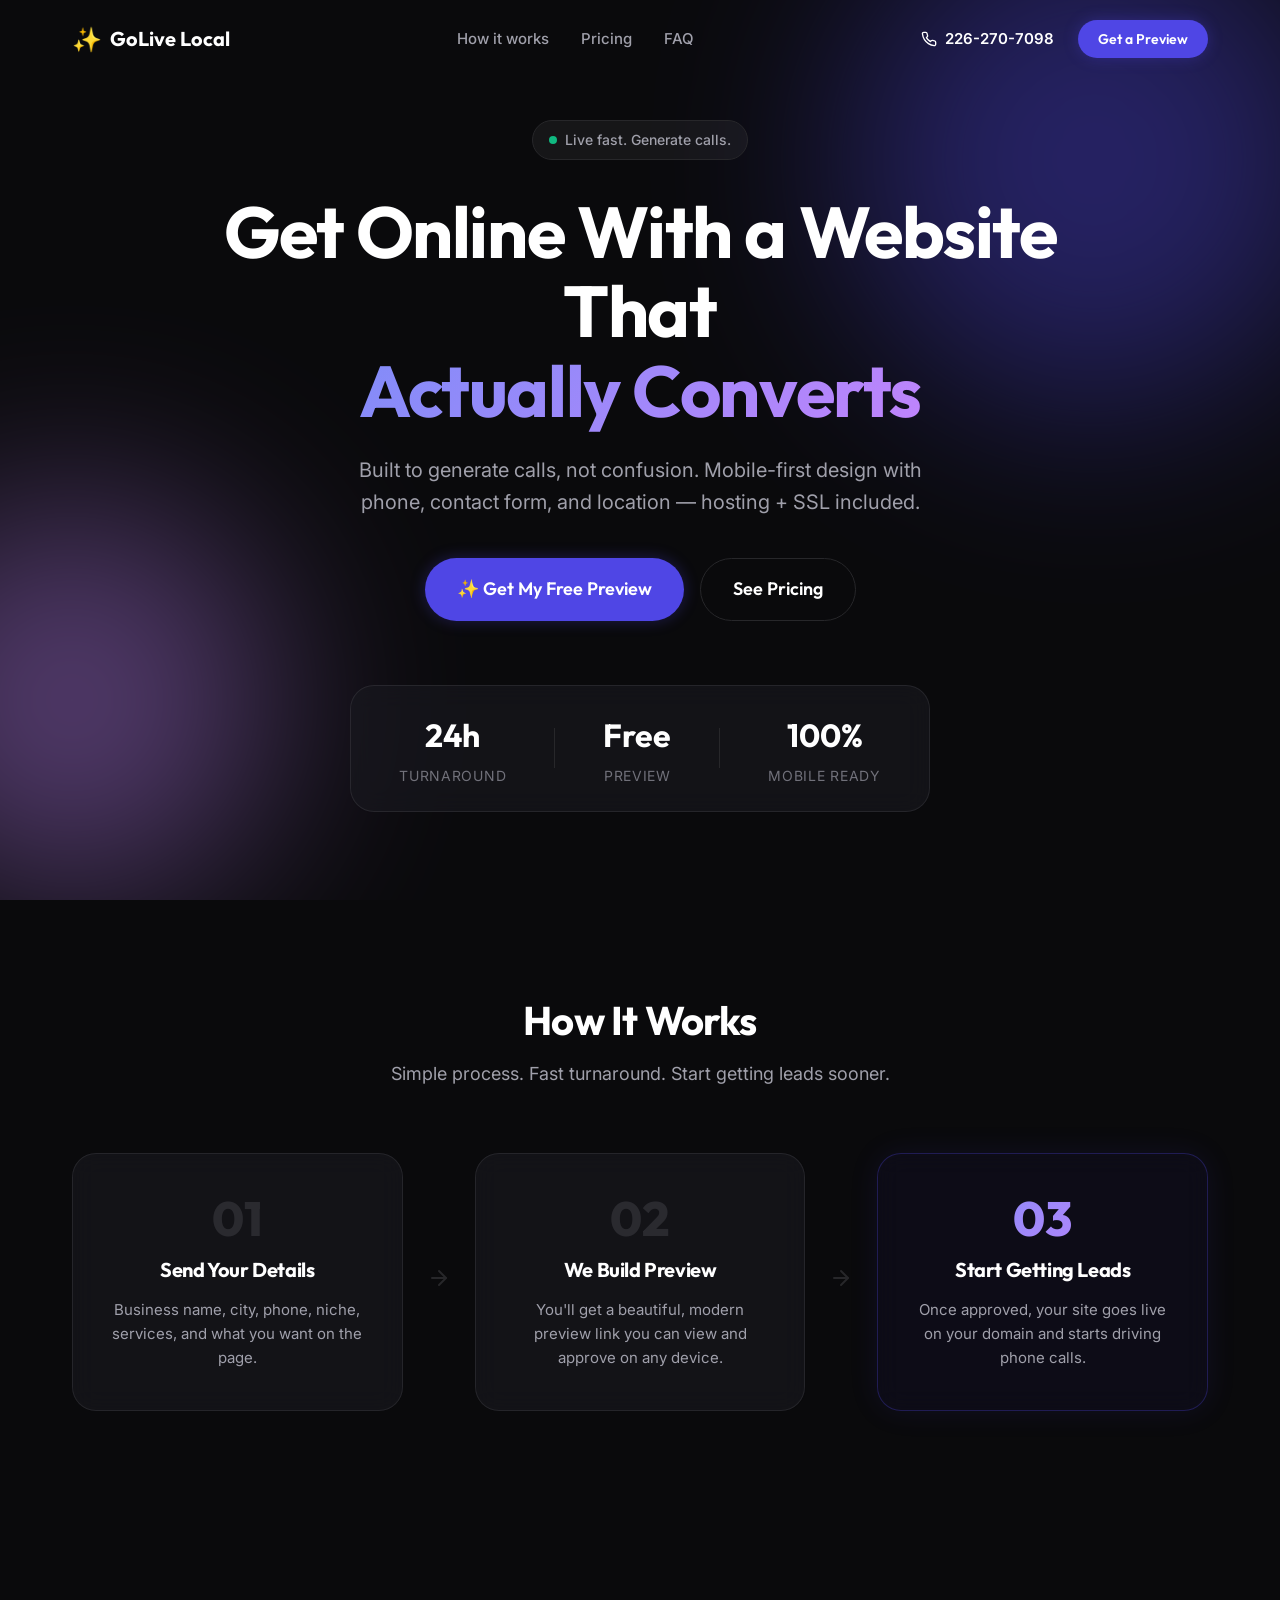
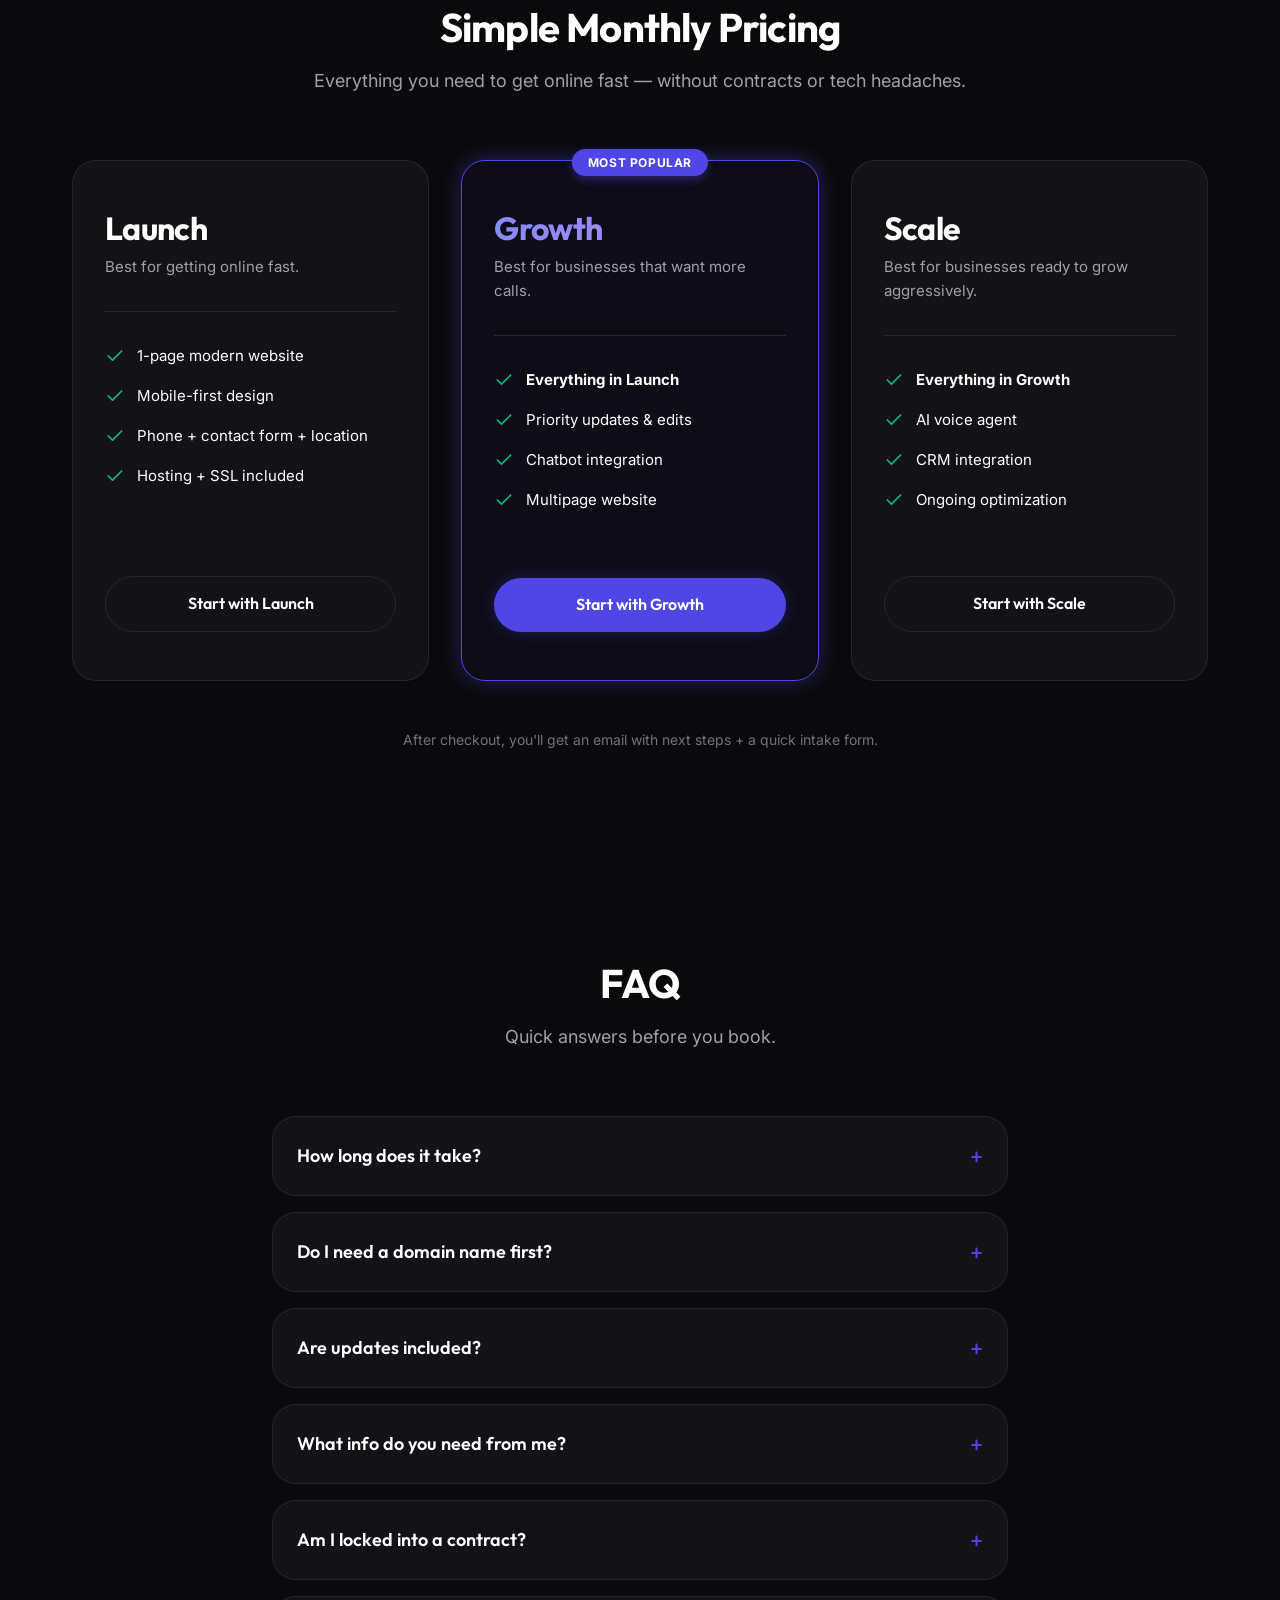
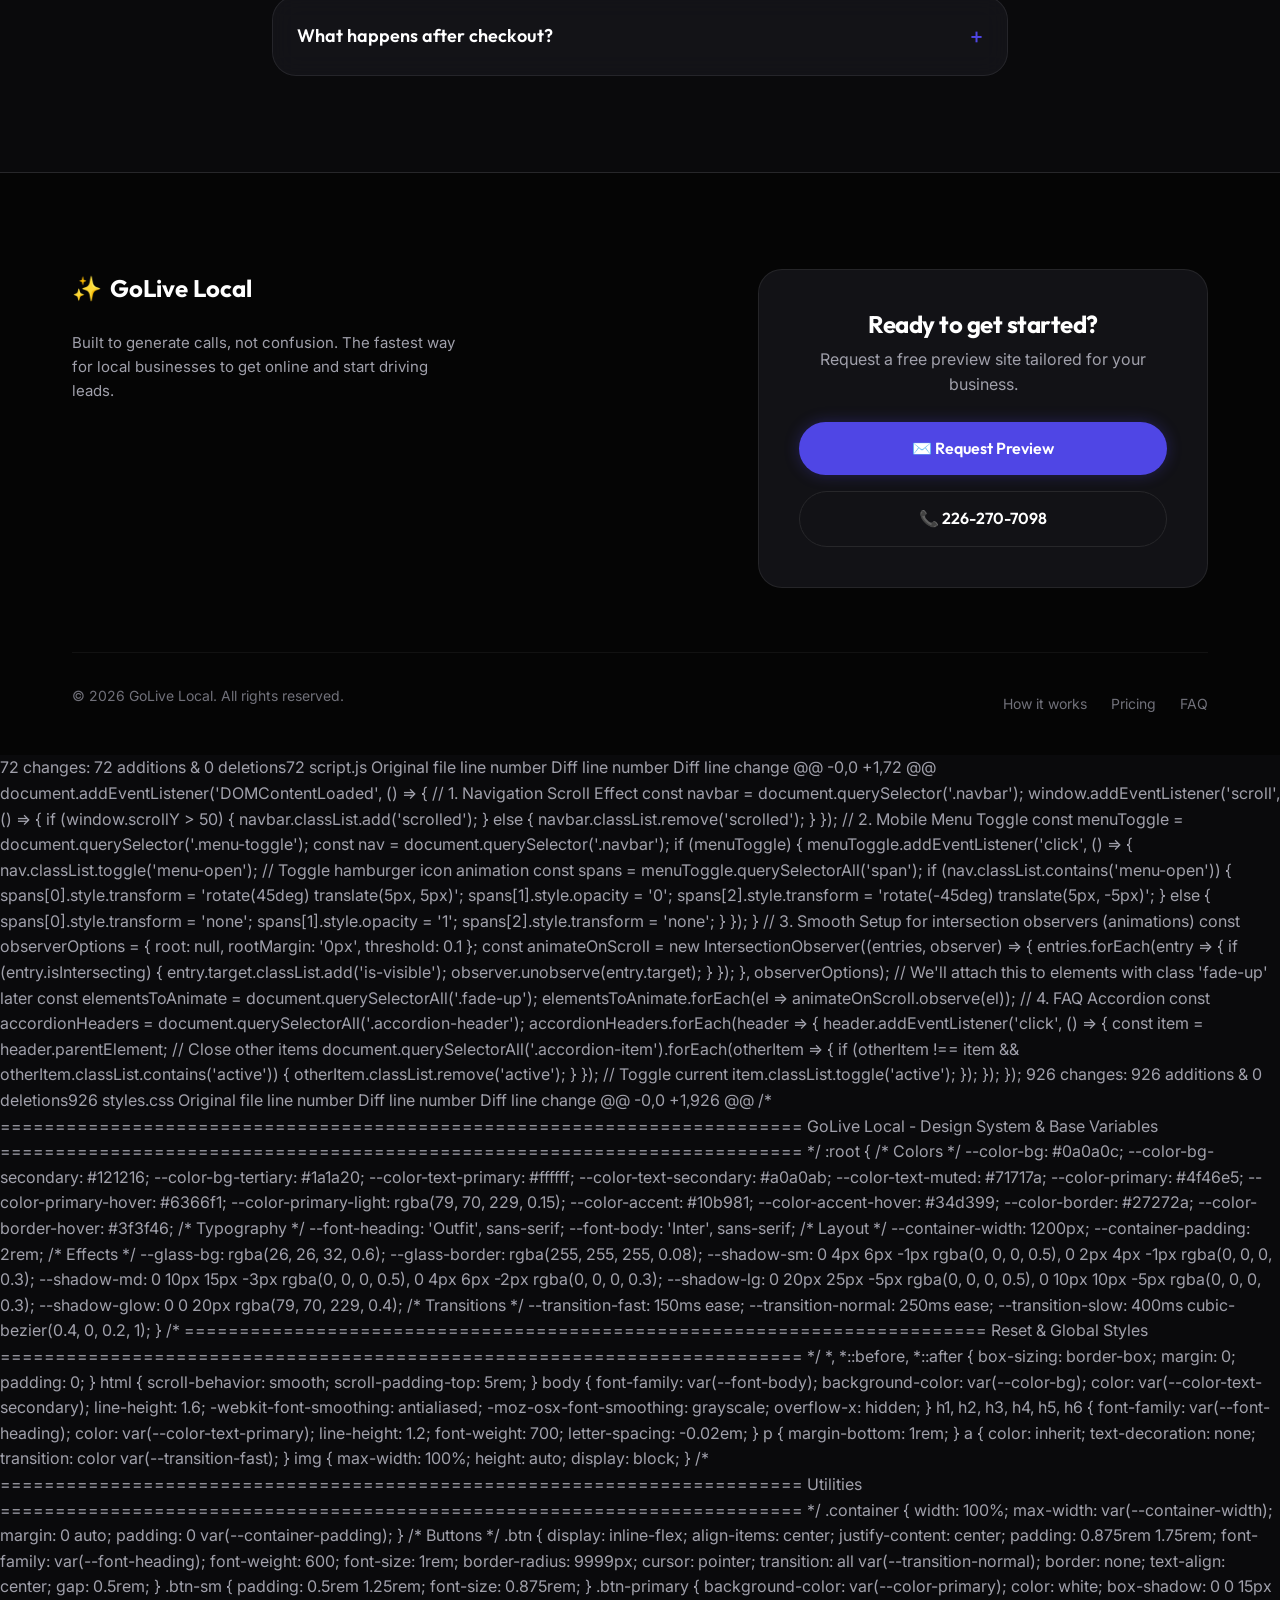
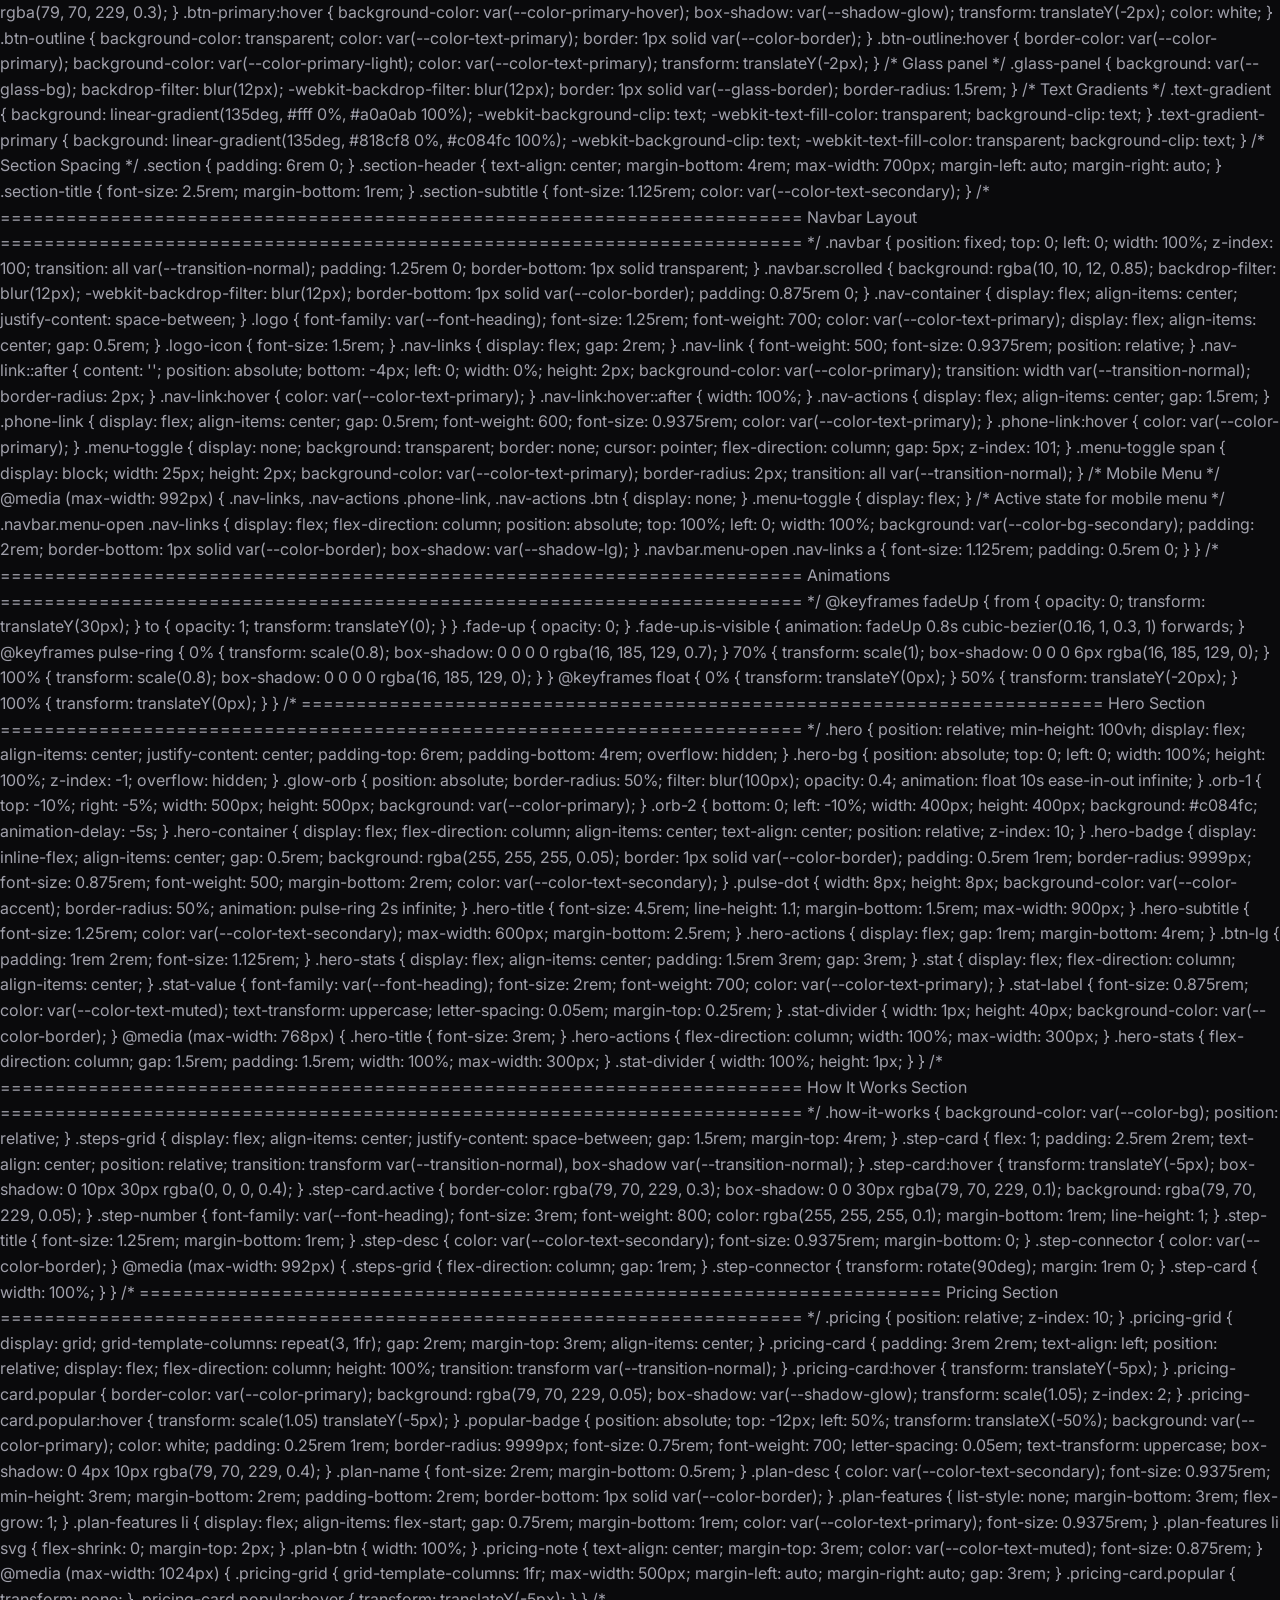
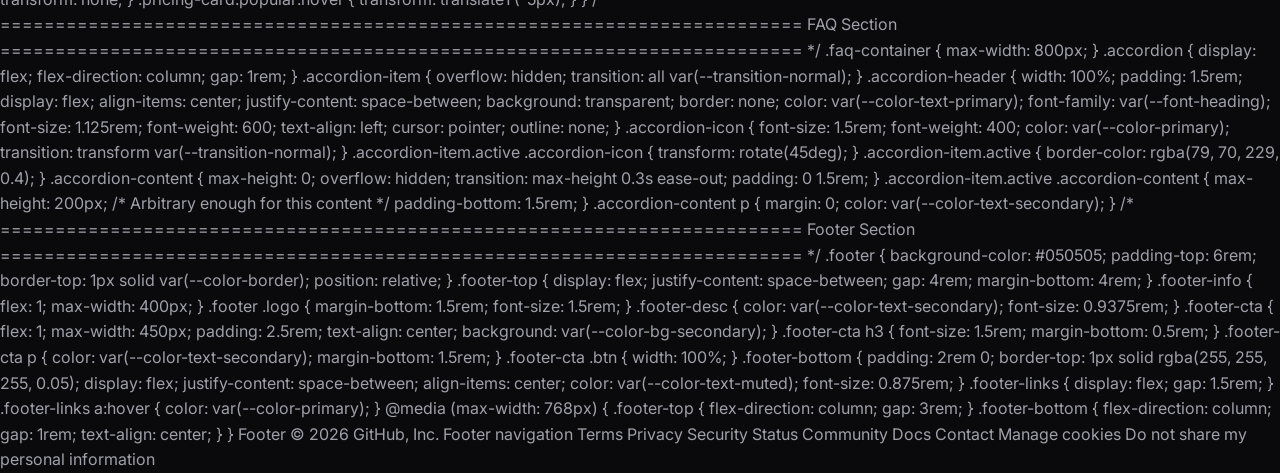
==== commit cc7c032a: "Update print statement from 'Hello' to 'Goodbye'" ====
--- a/index.html
+++ b/index.html
@@ -406,4 +406,1022 @@
     <script src="script.js"></script>
 </body>
 
-</html>+</html>
+ 72 changes: 72 additions & 0 deletions72  
+script.js
+Original file line number	Diff line number	Diff line change
+@@ -0,0 +1,72 @@
+document.addEventListener('DOMContentLoaded', () => {
+    // 1. Navigation Scroll Effect
+    const navbar = document.querySelector('.navbar');
+
+    window.addEventListener('scroll', () => {
+        if (window.scrollY > 50) {
+            navbar.classList.add('scrolled');
+        } else {
+            navbar.classList.remove('scrolled');
+        }
+    });
+
+    // 2. Mobile Menu Toggle
+    const menuToggle = document.querySelector('.menu-toggle');
+    const nav = document.querySelector('.navbar');
+
+    if (menuToggle) {
+        menuToggle.addEventListener('click', () => {
+            nav.classList.toggle('menu-open');
+            // Toggle hamburger icon animation
+            const spans = menuToggle.querySelectorAll('span');
+            if (nav.classList.contains('menu-open')) {
+                spans[0].style.transform = 'rotate(45deg) translate(5px, 5px)';
+                spans[1].style.opacity = '0';
+                spans[2].style.transform = 'rotate(-45deg) translate(5px, -5px)';
+            } else {
+                spans[0].style.transform = 'none';
+                spans[1].style.opacity = '1';
+                spans[2].style.transform = 'none';
+            }
+        });
+    }
+
+    // 3. Smooth Setup for intersection observers (animations)
+    const observerOptions = {
+        root: null,
+        rootMargin: '0px',
+        threshold: 0.1
+    };
+
+    const animateOnScroll = new IntersectionObserver((entries, observer) => {
+        entries.forEach(entry => {
+            if (entry.isIntersecting) {
+                entry.target.classList.add('is-visible');
+                observer.unobserve(entry.target);
+            }
+        });
+    }, observerOptions);
+
+    // We'll attach this to elements with class 'fade-up' later
+    const elementsToAnimate = document.querySelectorAll('.fade-up');
+    elementsToAnimate.forEach(el => animateOnScroll.observe(el));
+
+    // 4. FAQ Accordion
+    const accordionHeaders = document.querySelectorAll('.accordion-header');
+
+    accordionHeaders.forEach(header => {
+        header.addEventListener('click', () => {
+            const item = header.parentElement;
+
+            // Close other items
+            document.querySelectorAll('.accordion-item').forEach(otherItem => {
+                if (otherItem !== item && otherItem.classList.contains('active')) {
+                    otherItem.classList.remove('active');
+                }
+            });
+
+            // Toggle current
+            item.classList.toggle('active');
+        });
+    });
+});
+ 926 changes: 926 additions & 0 deletions926  
+styles.css
+Original file line number	Diff line number	Diff line change
+@@ -0,0 +1,926 @@
+/* =========================================================================
+   GoLive Local - Design System & Base Variables
+   ========================================================================= */
+
+:root {
+    /* Colors */
+    --color-bg: #0a0a0c;
+    --color-bg-secondary: #121216;
+    --color-bg-tertiary: #1a1a20;
+
+    --color-text-primary: #ffffff;
+    --color-text-secondary: #a0a0ab;
+    --color-text-muted: #71717a;
+
+    --color-primary: #4f46e5;
+    --color-primary-hover: #6366f1;
+    --color-primary-light: rgba(79, 70, 229, 0.15);
+
+    --color-accent: #10b981;
+    --color-accent-hover: #34d399;
+
+    --color-border: #27272a;
+    --color-border-hover: #3f3f46;
+
+    /* Typography */
+    --font-heading: 'Outfit', sans-serif;
+    --font-body: 'Inter', sans-serif;
+
+    /* Layout */
+    --container-width: 1200px;
+    --container-padding: 2rem;
+
+    /* Effects */
+    --glass-bg: rgba(26, 26, 32, 0.6);
+    --glass-border: rgba(255, 255, 255, 0.08);
+    --shadow-sm: 0 4px 6px -1px rgba(0, 0, 0, 0.5), 0 2px 4px -1px rgba(0, 0, 0, 0.3);
+    --shadow-md: 0 10px 15px -3px rgba(0, 0, 0, 0.5), 0 4px 6px -2px rgba(0, 0, 0, 0.3);
+    --shadow-lg: 0 20px 25px -5px rgba(0, 0, 0, 0.5), 0 10px 10px -5px rgba(0, 0, 0, 0.3);
+    --shadow-glow: 0 0 20px rgba(79, 70, 229, 0.4);
+
+    /* Transitions */
+    --transition-fast: 150ms ease;
+    --transition-normal: 250ms ease;
+    --transition-slow: 400ms cubic-bezier(0.4, 0, 0.2, 1);
+}
+
+/* =========================================================================
+   Reset & Global Styles
+   ========================================================================= */
+
+*,
+*::before,
+*::after {
+    box-sizing: border-box;
+    margin: 0;
+    padding: 0;
+}
+
+html {
+    scroll-behavior: smooth;
+    scroll-padding-top: 5rem;
+}
+
+body {
+    font-family: var(--font-body);
+    background-color: var(--color-bg);
+    color: var(--color-text-secondary);
+    line-height: 1.6;
+    -webkit-font-smoothing: antialiased;
+    -moz-osx-font-smoothing: grayscale;
+    overflow-x: hidden;
+}
+
+h1,
+h2,
+h3,
+h4,
+h5,
+h6 {
+    font-family: var(--font-heading);
+    color: var(--color-text-primary);
+    line-height: 1.2;
+    font-weight: 700;
+    letter-spacing: -0.02em;
+}
+
+p {
+    margin-bottom: 1rem;
+}
+
+a {
+    color: inherit;
+    text-decoration: none;
+    transition: color var(--transition-fast);
+}
+
+img {
+    max-width: 100%;
+    height: auto;
+    display: block;
+}
+
+/* =========================================================================
+   Utilities
+   ========================================================================= */
+
+.container {
+    width: 100%;
+    max-width: var(--container-width);
+    margin: 0 auto;
+    padding: 0 var(--container-padding);
+}
+
+/* Buttons */
+.btn {
+    display: inline-flex;
+    align-items: center;
+    justify-content: center;
+    padding: 0.875rem 1.75rem;
+    font-family: var(--font-heading);
+    font-weight: 600;
+    font-size: 1rem;
+    border-radius: 9999px;
+    cursor: pointer;
+    transition: all var(--transition-normal);
+    border: none;
+    text-align: center;
+    gap: 0.5rem;
+}
+
+.btn-sm {
+    padding: 0.5rem 1.25rem;
+    font-size: 0.875rem;
+}
+
+.btn-primary {
+    background-color: var(--color-primary);
+    color: white;
+    box-shadow: 0 0 15px rgba(79, 70, 229, 0.3);
+}
+
+.btn-primary:hover {
+    background-color: var(--color-primary-hover);
+    box-shadow: var(--shadow-glow);
+    transform: translateY(-2px);
+    color: white;
+}
+
+.btn-outline {
+    background-color: transparent;
+    color: var(--color-text-primary);
+    border: 1px solid var(--color-border);
+}
+
+.btn-outline:hover {
+    border-color: var(--color-primary);
+    background-color: var(--color-primary-light);
+    color: var(--color-text-primary);
+    transform: translateY(-2px);
+}
+
+/* Glass panel */
+.glass-panel {
+    background: var(--glass-bg);
+    backdrop-filter: blur(12px);
+    -webkit-backdrop-filter: blur(12px);
+    border: 1px solid var(--glass-border);
+    border-radius: 1.5rem;
+}
+
+/* Text Gradients */
+.text-gradient {
+    background: linear-gradient(135deg, #fff 0%, #a0a0ab 100%);
+    -webkit-background-clip: text;
+    -webkit-text-fill-color: transparent;
+    background-clip: text;
+}
+
+.text-gradient-primary {
+    background: linear-gradient(135deg, #818cf8 0%, #c084fc 100%);
+    -webkit-background-clip: text;
+    -webkit-text-fill-color: transparent;
+    background-clip: text;
+}
+
+/* Section Spacing */
+.section {
+    padding: 6rem 0;
+}
+
+.section-header {
+    text-align: center;
+    margin-bottom: 4rem;
+    max-width: 700px;
+    margin-left: auto;
+    margin-right: auto;
+}
+
+.section-title {
+    font-size: 2.5rem;
+    margin-bottom: 1rem;
+}
+
+.section-subtitle {
+    font-size: 1.125rem;
+    color: var(--color-text-secondary);
+}
+
+/* =========================================================================
+   Navbar Layout
+   ========================================================================= */
+
+.navbar {
+    position: fixed;
+    top: 0;
+    left: 0;
+    width: 100%;
+    z-index: 100;
+    transition: all var(--transition-normal);
+    padding: 1.25rem 0;
+    border-bottom: 1px solid transparent;
+}
+
+.navbar.scrolled {
+    background: rgba(10, 10, 12, 0.85);
+    backdrop-filter: blur(12px);
+    -webkit-backdrop-filter: blur(12px);
+    border-bottom: 1px solid var(--color-border);
+    padding: 0.875rem 0;
+}
+
+.nav-container {
+    display: flex;
+    align-items: center;
+    justify-content: space-between;
+}
+
+.logo {
+    font-family: var(--font-heading);
+    font-size: 1.25rem;
+    font-weight: 700;
+    color: var(--color-text-primary);
+    display: flex;
+    align-items: center;
+    gap: 0.5rem;
+}
+
+.logo-icon {
+    font-size: 1.5rem;
+}
+
+.nav-links {
+    display: flex;
+    gap: 2rem;
+}
+
+.nav-link {
+    font-weight: 500;
+    font-size: 0.9375rem;
+    position: relative;
+}
+
+.nav-link::after {
+    content: '';
+    position: absolute;
+    bottom: -4px;
+    left: 0;
+    width: 0%;
+    height: 2px;
+    background-color: var(--color-primary);
+    transition: width var(--transition-normal);
+    border-radius: 2px;
+}
+
+.nav-link:hover {
+    color: var(--color-text-primary);
+}
+
+.nav-link:hover::after {
+    width: 100%;
+}
+
+.nav-actions {
+    display: flex;
+    align-items: center;
+    gap: 1.5rem;
+}
+
+.phone-link {
+    display: flex;
+    align-items: center;
+    gap: 0.5rem;
+    font-weight: 600;
+    font-size: 0.9375rem;
+    color: var(--color-text-primary);
+}
+
+.phone-link:hover {
+    color: var(--color-primary);
+}
+
+.menu-toggle {
+    display: none;
+    background: transparent;
+    border: none;
+    cursor: pointer;
+    flex-direction: column;
+    gap: 5px;
+    z-index: 101;
+}
+
+.menu-toggle span {
+    display: block;
+    width: 25px;
+    height: 2px;
+    background-color: var(--color-text-primary);
+    border-radius: 2px;
+    transition: all var(--transition-normal);
+}
+
+/* Mobile Menu */
+@media (max-width: 992px) {
+
+    .nav-links,
+    .nav-actions .phone-link,
+    .nav-actions .btn {
+        display: none;
+    }
+
+    .menu-toggle {
+        display: flex;
+    }
+
+    /* Active state for mobile menu */
+    .navbar.menu-open .nav-links {
+        display: flex;
+        flex-direction: column;
+        position: absolute;
+        top: 100%;
+        left: 0;
+        width: 100%;
+        background: var(--color-bg-secondary);
+        padding: 2rem;
+        border-bottom: 1px solid var(--color-border);
+        box-shadow: var(--shadow-lg);
+    }
+
+    .navbar.menu-open .nav-links a {
+        font-size: 1.125rem;
+        padding: 0.5rem 0;
+    }
+}
+
+/* =========================================================================
+   Animations
+   ========================================================================= */
+
+@keyframes fadeUp {
+    from {
+        opacity: 0;
+        transform: translateY(30px);
+    }
+
+    to {
+        opacity: 1;
+        transform: translateY(0);
+    }
+}
+
+.fade-up {
+    opacity: 0;
+}
+
+.fade-up.is-visible {
+    animation: fadeUp 0.8s cubic-bezier(0.16, 1, 0.3, 1) forwards;
+}
+
+@keyframes pulse-ring {
+    0% {
+        transform: scale(0.8);
+        box-shadow: 0 0 0 0 rgba(16, 185, 129, 0.7);
+    }
+
+    70% {
+        transform: scale(1);
+        box-shadow: 0 0 0 6px rgba(16, 185, 129, 0);
+    }
+
+    100% {
+        transform: scale(0.8);
+        box-shadow: 0 0 0 0 rgba(16, 185, 129, 0);
+    }
+}
+
+@keyframes float {
+    0% {
+        transform: translateY(0px);
+    }
+
+    50% {
+        transform: translateY(-20px);
+    }
+
+    100% {
+        transform: translateY(0px);
+    }
+}
+
+/* =========================================================================
+   Hero Section
+   ========================================================================= */
+
+.hero {
+    position: relative;
+    min-height: 100vh;
+    display: flex;
+    align-items: center;
+    justify-content: center;
+    padding-top: 6rem;
+    padding-bottom: 4rem;
+    overflow: hidden;
+}
+
+.hero-bg {
+    position: absolute;
+    top: 0;
+    left: 0;
+    width: 100%;
+    height: 100%;
+    z-index: -1;
+    overflow: hidden;
+}
+
+.glow-orb {
+    position: absolute;
+    border-radius: 50%;
+    filter: blur(100px);
+    opacity: 0.4;
+    animation: float 10s ease-in-out infinite;
+}
+
+.orb-1 {
+    top: -10%;
+    right: -5%;
+    width: 500px;
+    height: 500px;
+    background: var(--color-primary);
+}
+
+.orb-2 {
+    bottom: 0;
+    left: -10%;
+    width: 400px;
+    height: 400px;
+    background: #c084fc;
+    animation-delay: -5s;
+}
+
+.hero-container {
+    display: flex;
+    flex-direction: column;
+    align-items: center;
+    text-align: center;
+    position: relative;
+    z-index: 10;
+}
+
+.hero-badge {
+    display: inline-flex;
+    align-items: center;
+    gap: 0.5rem;
+    background: rgba(255, 255, 255, 0.05);
+    border: 1px solid var(--color-border);
+    padding: 0.5rem 1rem;
+    border-radius: 9999px;
+    font-size: 0.875rem;
+    font-weight: 500;
+    margin-bottom: 2rem;
+    color: var(--color-text-secondary);
+}
+
+.pulse-dot {
+    width: 8px;
+    height: 8px;
+    background-color: var(--color-accent);
+    border-radius: 50%;
+    animation: pulse-ring 2s infinite;
+}
+
+.hero-title {
+    font-size: 4.5rem;
+    line-height: 1.1;
+    margin-bottom: 1.5rem;
+    max-width: 900px;
+}
+
+.hero-subtitle {
+    font-size: 1.25rem;
+    color: var(--color-text-secondary);
+    max-width: 600px;
+    margin-bottom: 2.5rem;
+}
+
+.hero-actions {
+    display: flex;
+    gap: 1rem;
+    margin-bottom: 4rem;
+}
+
+.btn-lg {
+    padding: 1rem 2rem;
+    font-size: 1.125rem;
+}
+
+.hero-stats {
+    display: flex;
+    align-items: center;
+    padding: 1.5rem 3rem;
+    gap: 3rem;
+}
+
+.stat {
+    display: flex;
+    flex-direction: column;
+    align-items: center;
+}
+
+.stat-value {
+    font-family: var(--font-heading);
+    font-size: 2rem;
+    font-weight: 700;
+    color: var(--color-text-primary);
+}
+
+.stat-label {
+    font-size: 0.875rem;
+    color: var(--color-text-muted);
+    text-transform: uppercase;
+    letter-spacing: 0.05em;
+    margin-top: 0.25rem;
+}
+
+.stat-divider {
+    width: 1px;
+    height: 40px;
+    background-color: var(--color-border);
+}
+
+@media (max-width: 768px) {
+    .hero-title {
+        font-size: 3rem;
+    }
+
+    .hero-actions {
+        flex-direction: column;
+        width: 100%;
+        max-width: 300px;
+    }
+
+    .hero-stats {
+        flex-direction: column;
+        gap: 1.5rem;
+        padding: 1.5rem;
+        width: 100%;
+        max-width: 300px;
+    }
+
+    .stat-divider {
+        width: 100%;
+        height: 1px;
+    }
+}
+
+/* =========================================================================
+   How It Works Section
+   ========================================================================= */
+
+.how-it-works {
+    background-color: var(--color-bg);
+    position: relative;
+}
+
+.steps-grid {
+    display: flex;
+    align-items: center;
+    justify-content: space-between;
+    gap: 1.5rem;
+    margin-top: 4rem;
+}
+
+.step-card {
+    flex: 1;
+    padding: 2.5rem 2rem;
+    text-align: center;
+    position: relative;
+    transition: transform var(--transition-normal), box-shadow var(--transition-normal);
+}
+
+.step-card:hover {
+    transform: translateY(-5px);
+    box-shadow: 0 10px 30px rgba(0, 0, 0, 0.4);
+}
+
+.step-card.active {
+    border-color: rgba(79, 70, 229, 0.3);
+    box-shadow: 0 0 30px rgba(79, 70, 229, 0.1);
+    background: rgba(79, 70, 229, 0.05);
+}
+
+.step-number {
+    font-family: var(--font-heading);
+    font-size: 3rem;
+    font-weight: 800;
+    color: rgba(255, 255, 255, 0.1);
+    margin-bottom: 1rem;
+    line-height: 1;
+}
+
+.step-title {
+    font-size: 1.25rem;
+    margin-bottom: 1rem;
+}
+
+.step-desc {
+    color: var(--color-text-secondary);
+    font-size: 0.9375rem;
+    margin-bottom: 0;
+}
+
+.step-connector {
+    color: var(--color-border);
+}
+
+@media (max-width: 992px) {
+    .steps-grid {
+        flex-direction: column;
+        gap: 1rem;
+    }
+
+    .step-connector {
+        transform: rotate(90deg);
+        margin: 1rem 0;
+    }
+
+    .step-card {
+        width: 100%;
+    }
+}
+
+/* =========================================================================
+   Pricing Section
+   ========================================================================= */
+
+.pricing {
+    position: relative;
+    z-index: 10;
+}
+
+.pricing-grid {
+    display: grid;
+    grid-template-columns: repeat(3, 1fr);
+    gap: 2rem;
+    margin-top: 3rem;
+    align-items: center;
+}
+
+.pricing-card {
+    padding: 3rem 2rem;
+    text-align: left;
+    position: relative;
+    display: flex;
+    flex-direction: column;
+    height: 100%;
+    transition: transform var(--transition-normal);
+}
+
+.pricing-card:hover {
+    transform: translateY(-5px);
+}
+
+.pricing-card.popular {
+    border-color: var(--color-primary);
+    background: rgba(79, 70, 229, 0.05);
+    box-shadow: var(--shadow-glow);
+    transform: scale(1.05);
+    z-index: 2;
+}
+
+.pricing-card.popular:hover {
+    transform: scale(1.05) translateY(-5px);
+}
+
+.popular-badge {
+    position: absolute;
+    top: -12px;
+    left: 50%;
+    transform: translateX(-50%);
+    background: var(--color-primary);
+    color: white;
+    padding: 0.25rem 1rem;
+    border-radius: 9999px;
+    font-size: 0.75rem;
+    font-weight: 700;
+    letter-spacing: 0.05em;
+    text-transform: uppercase;
+    box-shadow: 0 4px 10px rgba(79, 70, 229, 0.4);
+}
+
+.plan-name {
+    font-size: 2rem;
+    margin-bottom: 0.5rem;
+}
+
+.plan-desc {
+    color: var(--color-text-secondary);
+    font-size: 0.9375rem;
+    min-height: 3rem;
+    margin-bottom: 2rem;
+    padding-bottom: 2rem;
+    border-bottom: 1px solid var(--color-border);
+}
+
+.plan-features {
+    list-style: none;
+    margin-bottom: 3rem;
+    flex-grow: 1;
+}
+
+.plan-features li {
+    display: flex;
+    align-items: flex-start;
+    gap: 0.75rem;
+    margin-bottom: 1rem;
+    color: var(--color-text-primary);
+    font-size: 0.9375rem;
+}
+
+.plan-features li svg {
+    flex-shrink: 0;
+    margin-top: 2px;
+}
+
+.plan-btn {
+    width: 100%;
+}
+
+.pricing-note {
+    text-align: center;
+    margin-top: 3rem;
+    color: var(--color-text-muted);
+    font-size: 0.875rem;
+}
+
+@media (max-width: 1024px) {
+    .pricing-grid {
+        grid-template-columns: 1fr;
+        max-width: 500px;
+        margin-left: auto;
+        margin-right: auto;
+        gap: 3rem;
+    }
+
+    .pricing-card.popular {
+        transform: none;
+    }
+
+    .pricing-card.popular:hover {
+        transform: translateY(-5px);
+    }
+}
+
+/* =========================================================================
+   FAQ Section
+   ========================================================================= */
+
+.faq-container {
+    max-width: 800px;
+}
+
+.accordion {
+    display: flex;
+    flex-direction: column;
+    gap: 1rem;
+}
+
+.accordion-item {
+    overflow: hidden;
+    transition: all var(--transition-normal);
+}
+
+.accordion-header {
+    width: 100%;
+    padding: 1.5rem;
+    display: flex;
+    align-items: center;
+    justify-content: space-between;
+    background: transparent;
+    border: none;
+    color: var(--color-text-primary);
+    font-family: var(--font-heading);
+    font-size: 1.125rem;
+    font-weight: 600;
+    text-align: left;
+    cursor: pointer;
+    outline: none;
+}
+
+.accordion-icon {
+    font-size: 1.5rem;
+    font-weight: 400;
+    color: var(--color-primary);
+    transition: transform var(--transition-normal);
+}
+
+.accordion-item.active .accordion-icon {
+    transform: rotate(45deg);
+}
+
+.accordion-item.active {
+    border-color: rgba(79, 70, 229, 0.4);
+}
+
+.accordion-content {
+    max-height: 0;
+    overflow: hidden;
+    transition: max-height 0.3s ease-out;
+    padding: 0 1.5rem;
+}
+
+.accordion-item.active .accordion-content {
+    max-height: 200px;
+    /* Arbitrary enough for this content */
+    padding-bottom: 1.5rem;
+}
+
+.accordion-content p {
+    margin: 0;
+    color: var(--color-text-secondary);
+}
+
+/* =========================================================================
+   Footer Section
+   ========================================================================= */
+
+.footer {
+    background-color: #050505;
+    padding-top: 6rem;
+    border-top: 1px solid var(--color-border);
+    position: relative;
+}
+
+.footer-top {
+    display: flex;
+    justify-content: space-between;
+    gap: 4rem;
+    margin-bottom: 4rem;
+}
+
+.footer-info {
+    flex: 1;
+    max-width: 400px;
+}
+
+.footer .logo {
+    margin-bottom: 1.5rem;
+    font-size: 1.5rem;
+}
+
+.footer-desc {
+    color: var(--color-text-secondary);
+    font-size: 0.9375rem;
+}
+
+.footer-cta {
+    flex: 1;
+    max-width: 450px;
+    padding: 2.5rem;
+    text-align: center;
+    background: var(--color-bg-secondary);
+}
+
+.footer-cta h3 {
+    font-size: 1.5rem;
+    margin-bottom: 0.5rem;
+}
+
+.footer-cta p {
+    color: var(--color-text-secondary);
+    margin-bottom: 1.5rem;
+}
+
+.footer-cta .btn {
+    width: 100%;
+}
+
+.footer-bottom {
+    padding: 2rem 0;
+    border-top: 1px solid rgba(255, 255, 255, 0.05);
+    display: flex;
+    justify-content: space-between;
+    align-items: center;
+    color: var(--color-text-muted);
+    font-size: 0.875rem;
+}
+
+.footer-links {
+    display: flex;
+    gap: 1.5rem;
+}
+
+.footer-links a:hover {
+    color: var(--color-primary);
+}
+
+@media (max-width: 768px) {
+    .footer-top {
+        flex-direction: column;
+        gap: 3rem;
+    }
+
+    .footer-bottom {
+        flex-direction: column;
+        gap: 1rem;
+        text-align: center;
+    }
+}
+Footer
+© 2026 GitHub, Inc.
+Footer navigation
+Terms
+Privacy
+Security
+Status
+Community
+Docs
+Contact
+Manage cookies
+Do not share my personal information
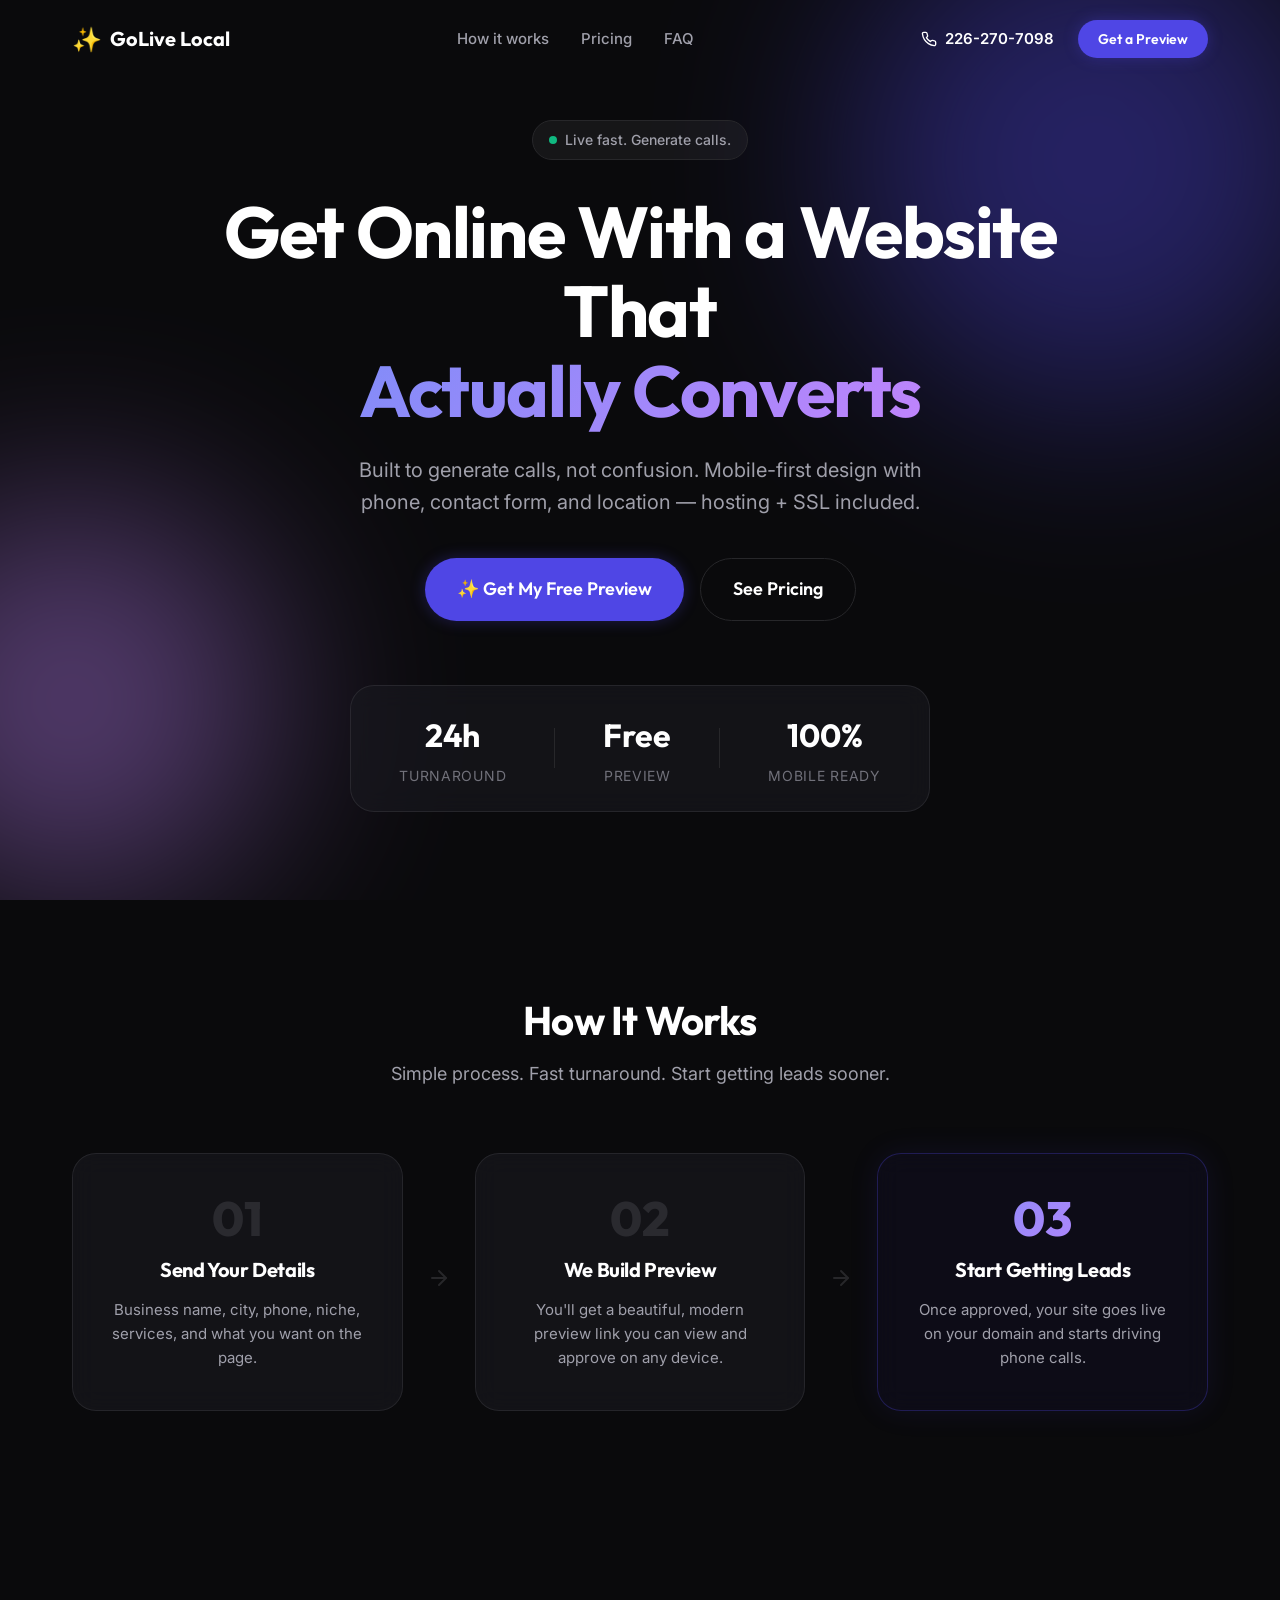
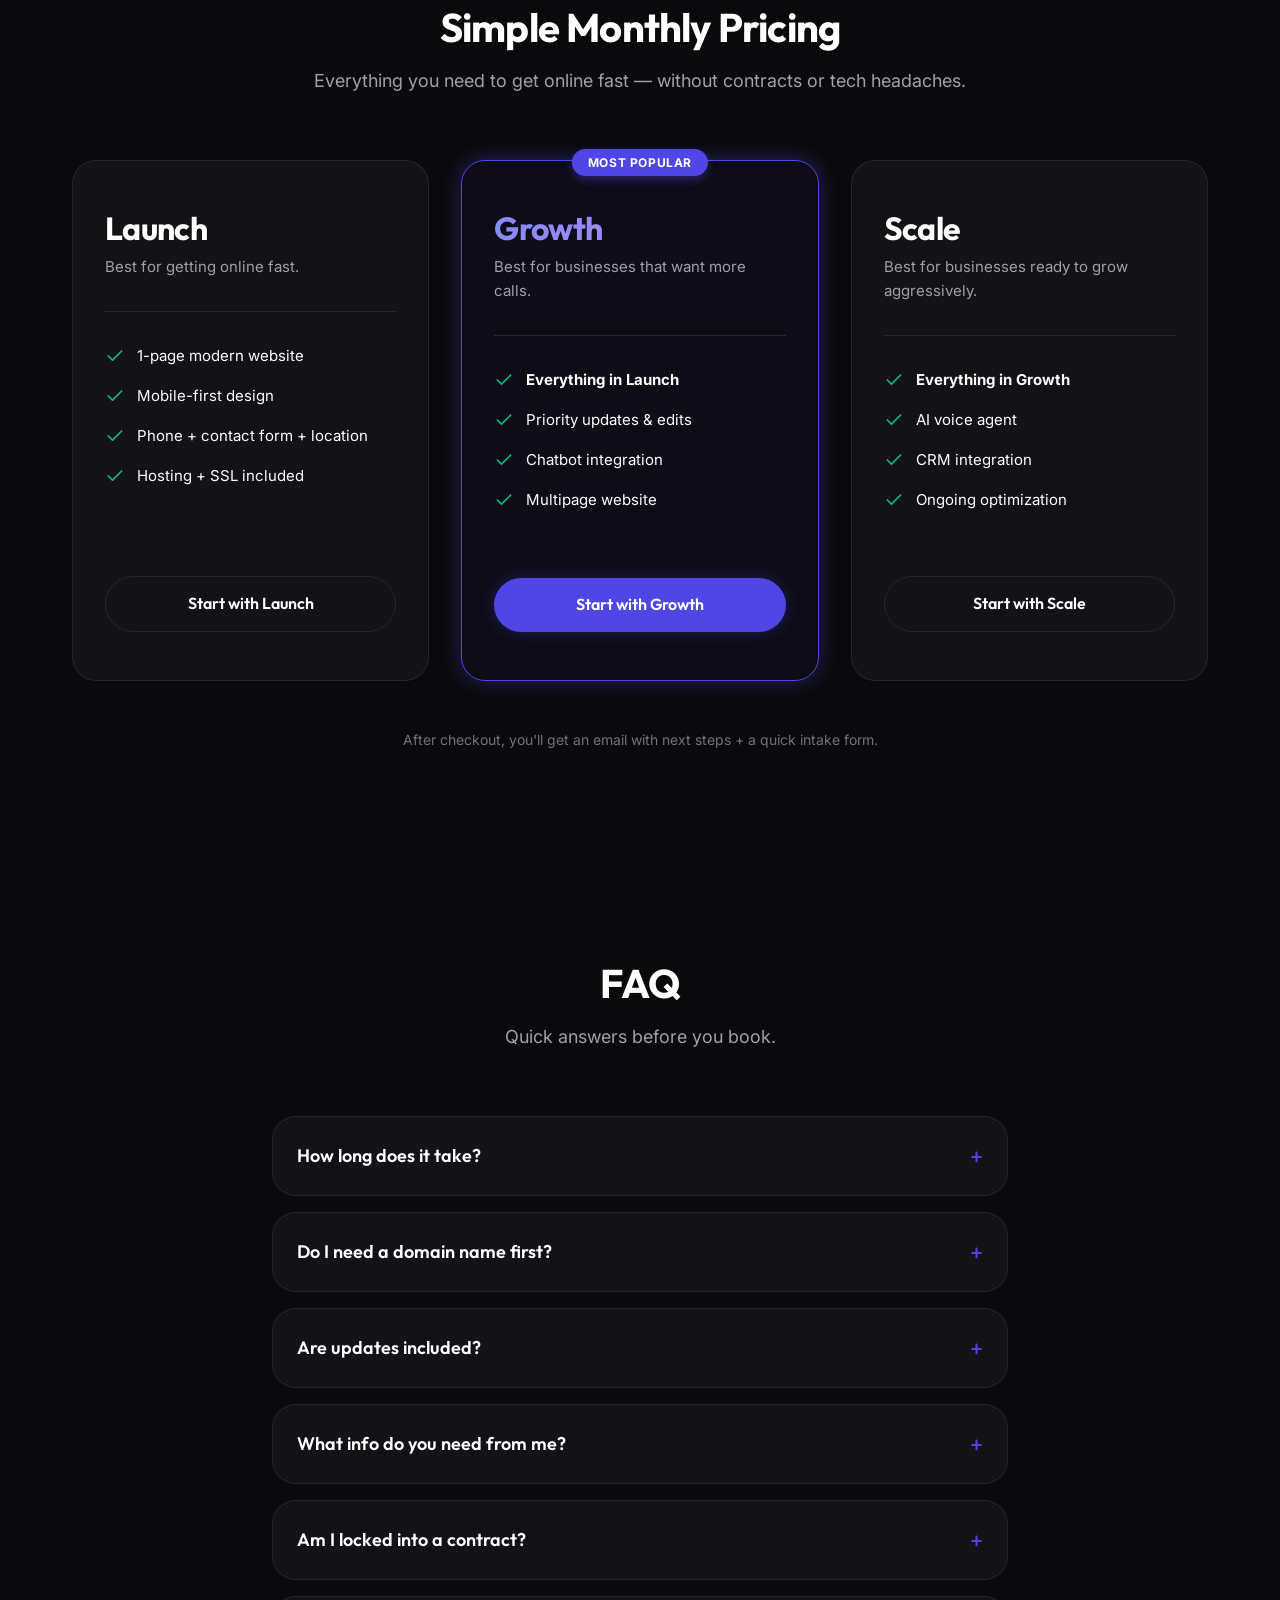
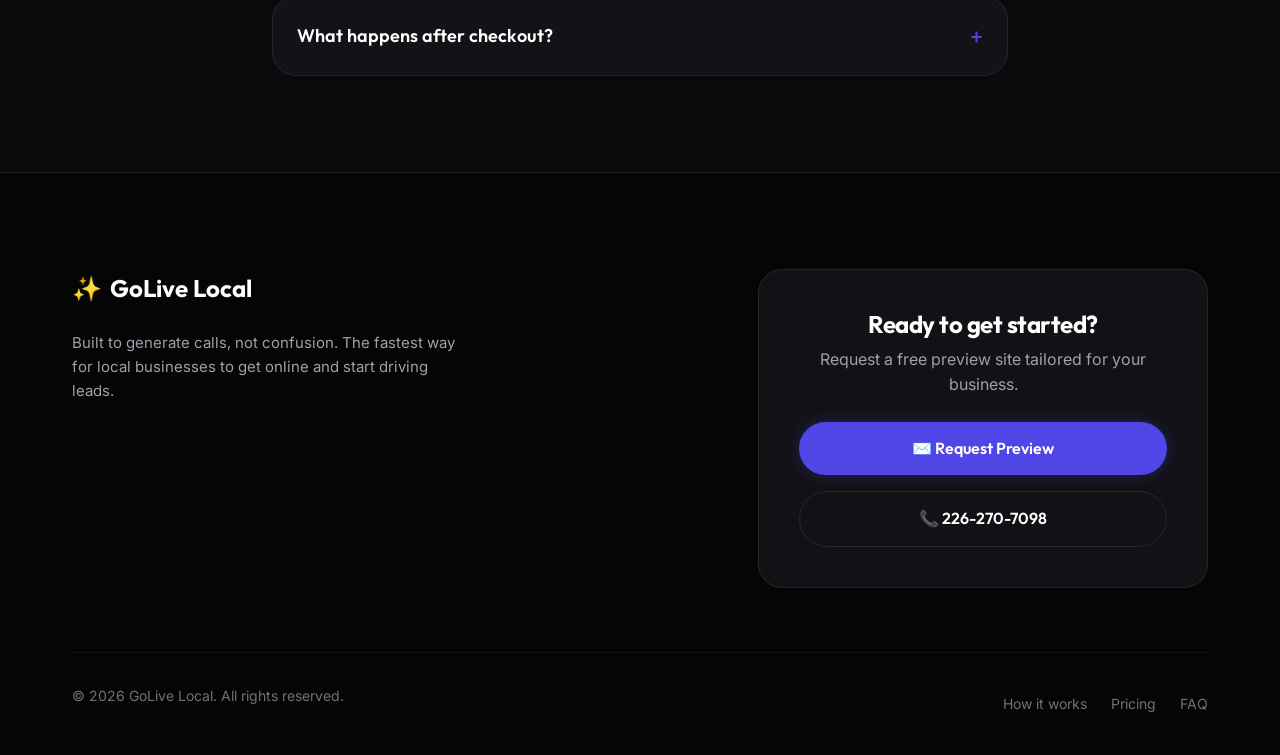
==== commit ddc09154: "Update index.html" ====
--- a/index.html
+++ b/index.html
@@ -407,1021 +407,3 @@
 </body>
 
 </html>
- 72 changes: 72 additions & 0 deletions72  
-script.js
-Original file line number	Diff line number	Diff line change
-@@ -0,0 +1,72 @@
-document.addEventListener('DOMContentLoaded', () => {
-    // 1. Navigation Scroll Effect
-    const navbar = document.querySelector('.navbar');
-
-    window.addEventListener('scroll', () => {
-        if (window.scrollY > 50) {
-            navbar.classList.add('scrolled');
-        } else {
-            navbar.classList.remove('scrolled');
-        }
-    });
-
-    // 2. Mobile Menu Toggle
-    const menuToggle = document.querySelector('.menu-toggle');
-    const nav = document.querySelector('.navbar');
-
-    if (menuToggle) {
-        menuToggle.addEventListener('click', () => {
-            nav.classList.toggle('menu-open');
-            // Toggle hamburger icon animation
-            const spans = menuToggle.querySelectorAll('span');
-            if (nav.classList.contains('menu-open')) {
-                spans[0].style.transform = 'rotate(45deg) translate(5px, 5px)';
-                spans[1].style.opacity = '0';
-                spans[2].style.transform = 'rotate(-45deg) translate(5px, -5px)';
-            } else {
-                spans[0].style.transform = 'none';
-                spans[1].style.opacity = '1';
-                spans[2].style.transform = 'none';
-            }
-        });
-    }
-
-    // 3. Smooth Setup for intersection observers (animations)
-    const observerOptions = {
-        root: null,
-        rootMargin: '0px',
-        threshold: 0.1
-    };
-
-    const animateOnScroll = new IntersectionObserver((entries, observer) => {
-        entries.forEach(entry => {
-            if (entry.isIntersecting) {
-                entry.target.classList.add('is-visible');
-                observer.unobserve(entry.target);
-            }
-        });
-    }, observerOptions);
-
-    // We'll attach this to elements with class 'fade-up' later
-    const elementsToAnimate = document.querySelectorAll('.fade-up');
-    elementsToAnimate.forEach(el => animateOnScroll.observe(el));
-
-    // 4. FAQ Accordion
-    const accordionHeaders = document.querySelectorAll('.accordion-header');
-
-    accordionHeaders.forEach(header => {
-        header.addEventListener('click', () => {
-            const item = header.parentElement;
-
-            // Close other items
-            document.querySelectorAll('.accordion-item').forEach(otherItem => {
-                if (otherItem !== item && otherItem.classList.contains('active')) {
-                    otherItem.classList.remove('active');
-                }
-            });
-
-            // Toggle current
-            item.classList.toggle('active');
-        });
-    });
-});
- 926 changes: 926 additions & 0 deletions926  
-styles.css
-Original file line number	Diff line number	Diff line change
-@@ -0,0 +1,926 @@
-/* =========================================================================
-   GoLive Local - Design System & Base Variables
-   ========================================================================= */
-
-:root {
-    /* Colors */
-    --color-bg: #0a0a0c;
-    --color-bg-secondary: #121216;
-    --color-bg-tertiary: #1a1a20;
-
-    --color-text-primary: #ffffff;
-    --color-text-secondary: #a0a0ab;
-    --color-text-muted: #71717a;
-
-    --color-primary: #4f46e5;
-    --color-primary-hover: #6366f1;
-    --color-primary-light: rgba(79, 70, 229, 0.15);
-
-    --color-accent: #10b981;
-    --color-accent-hover: #34d399;
-
-    --color-border: #27272a;
-    --color-border-hover: #3f3f46;
-
-    /* Typography */
-    --font-heading: 'Outfit', sans-serif;
-    --font-body: 'Inter', sans-serif;
-
-    /* Layout */
-    --container-width: 1200px;
-    --container-padding: 2rem;
-
-    /* Effects */
-    --glass-bg: rgba(26, 26, 32, 0.6);
-    --glass-border: rgba(255, 255, 255, 0.08);
-    --shadow-sm: 0 4px 6px -1px rgba(0, 0, 0, 0.5), 0 2px 4px -1px rgba(0, 0, 0, 0.3);
-    --shadow-md: 0 10px 15px -3px rgba(0, 0, 0, 0.5), 0 4px 6px -2px rgba(0, 0, 0, 0.3);
-    --shadow-lg: 0 20px 25px -5px rgba(0, 0, 0, 0.5), 0 10px 10px -5px rgba(0, 0, 0, 0.3);
-    --shadow-glow: 0 0 20px rgba(79, 70, 229, 0.4);
-
-    /* Transitions */
-    --transition-fast: 150ms ease;
-    --transition-normal: 250ms ease;
-    --transition-slow: 400ms cubic-bezier(0.4, 0, 0.2, 1);
-}
-
-/* =========================================================================
-   Reset & Global Styles
-   ========================================================================= */
-
-*,
-*::before,
-*::after {
-    box-sizing: border-box;
-    margin: 0;
-    padding: 0;
-}
-
-html {
-    scroll-behavior: smooth;
-    scroll-padding-top: 5rem;
-}
-
-body {
-    font-family: var(--font-body);
-    background-color: var(--color-bg);
-    color: var(--color-text-secondary);
-    line-height: 1.6;
-    -webkit-font-smoothing: antialiased;
-    -moz-osx-font-smoothing: grayscale;
-    overflow-x: hidden;
-}
-
-h1,
-h2,
-h3,
-h4,
-h5,
-h6 {
-    font-family: var(--font-heading);
-    color: var(--color-text-primary);
-    line-height: 1.2;
-    font-weight: 700;
-    letter-spacing: -0.02em;
-}
-
-p {
-    margin-bottom: 1rem;
-}
-
-a {
-    color: inherit;
-    text-decoration: none;
-    transition: color var(--transition-fast);
-}
-
-img {
-    max-width: 100%;
-    height: auto;
-    display: block;
-}
-
-/* =========================================================================
-   Utilities
-   ========================================================================= */
-
-.container {
-    width: 100%;
-    max-width: var(--container-width);
-    margin: 0 auto;
-    padding: 0 var(--container-padding);
-}
-
-/* Buttons */
-.btn {
-    display: inline-flex;
-    align-items: center;
-    justify-content: center;
-    padding: 0.875rem 1.75rem;
-    font-family: var(--font-heading);
-    font-weight: 600;
-    font-size: 1rem;
-    border-radius: 9999px;
-    cursor: pointer;
-    transition: all var(--transition-normal);
-    border: none;
-    text-align: center;
-    gap: 0.5rem;
-}
-
-.btn-sm {
-    padding: 0.5rem 1.25rem;
-    font-size: 0.875rem;
-}
-
-.btn-primary {
-    background-color: var(--color-primary);
-    color: white;
-    box-shadow: 0 0 15px rgba(79, 70, 229, 0.3);
-}
-
-.btn-primary:hover {
-    background-color: var(--color-primary-hover);
-    box-shadow: var(--shadow-glow);
-    transform: translateY(-2px);
-    color: white;
-}
-
-.btn-outline {
-    background-color: transparent;
-    color: var(--color-text-primary);
-    border: 1px solid var(--color-border);
-}
-
-.btn-outline:hover {
-    border-color: var(--color-primary);
-    background-color: var(--color-primary-light);
-    color: var(--color-text-primary);
-    transform: translateY(-2px);
-}
-
-/* Glass panel */
-.glass-panel {
-    background: var(--glass-bg);
-    backdrop-filter: blur(12px);
-    -webkit-backdrop-filter: blur(12px);
-    border: 1px solid var(--glass-border);
-    border-radius: 1.5rem;
-}
-
-/* Text Gradients */
-.text-gradient {
-    background: linear-gradient(135deg, #fff 0%, #a0a0ab 100%);
-    -webkit-background-clip: text;
-    -webkit-text-fill-color: transparent;
-    background-clip: text;
-}
-
-.text-gradient-primary {
-    background: linear-gradient(135deg, #818cf8 0%, #c084fc 100%);
-    -webkit-background-clip: text;
-    -webkit-text-fill-color: transparent;
-    background-clip: text;
-}
-
-/* Section Spacing */
-.section {
-    padding: 6rem 0;
-}
-
-.section-header {
-    text-align: center;
-    margin-bottom: 4rem;
-    max-width: 700px;
-    margin-left: auto;
-    margin-right: auto;
-}
-
-.section-title {
-    font-size: 2.5rem;
-    margin-bottom: 1rem;
-}
-
-.section-subtitle {
-    font-size: 1.125rem;
-    color: var(--color-text-secondary);
-}
-
-/* =========================================================================
-   Navbar Layout
-   ========================================================================= */
-
-.navbar {
-    position: fixed;
-    top: 0;
-    left: 0;
-    width: 100%;
-    z-index: 100;
-    transition: all var(--transition-normal);
-    padding: 1.25rem 0;
-    border-bottom: 1px solid transparent;
-}
-
-.navbar.scrolled {
-    background: rgba(10, 10, 12, 0.85);
-    backdrop-filter: blur(12px);
-    -webkit-backdrop-filter: blur(12px);
-    border-bottom: 1px solid var(--color-border);
-    padding: 0.875rem 0;
-}
-
-.nav-container {
-    display: flex;
-    align-items: center;
-    justify-content: space-between;
-}
-
-.logo {
-    font-family: var(--font-heading);
-    font-size: 1.25rem;
-    font-weight: 700;
-    color: var(--color-text-primary);
-    display: flex;
-    align-items: center;
-    gap: 0.5rem;
-}
-
-.logo-icon {
-    font-size: 1.5rem;
-}
-
-.nav-links {
-    display: flex;
-    gap: 2rem;
-}
-
-.nav-link {
-    font-weight: 500;
-    font-size: 0.9375rem;
-    position: relative;
-}
-
-.nav-link::after {
-    content: '';
-    position: absolute;
-    bottom: -4px;
-    left: 0;
-    width: 0%;
-    height: 2px;
-    background-color: var(--color-primary);
-    transition: width var(--transition-normal);
-    border-radius: 2px;
-}
-
-.nav-link:hover {
-    color: var(--color-text-primary);
-}
-
-.nav-link:hover::after {
-    width: 100%;
-}
-
-.nav-actions {
-    display: flex;
-    align-items: center;
-    gap: 1.5rem;
-}
-
-.phone-link {
-    display: flex;
-    align-items: center;
-    gap: 0.5rem;
-    font-weight: 600;
-    font-size: 0.9375rem;
-    color: var(--color-text-primary);
-}
-
-.phone-link:hover {
-    color: var(--color-primary);
-}
-
-.menu-toggle {
-    display: none;
-    background: transparent;
-    border: none;
-    cursor: pointer;
-    flex-direction: column;
-    gap: 5px;
-    z-index: 101;
-}
-
-.menu-toggle span {
-    display: block;
-    width: 25px;
-    height: 2px;
-    background-color: var(--color-text-primary);
-    border-radius: 2px;
-    transition: all var(--transition-normal);
-}
-
-/* Mobile Menu */
-@media (max-width: 992px) {
-
-    .nav-links,
-    .nav-actions .phone-link,
-    .nav-actions .btn {
-        display: none;
-    }
-
-    .menu-toggle {
-        display: flex;
-    }
-
-    /* Active state for mobile menu */
-    .navbar.menu-open .nav-links {
-        display: flex;
-        flex-direction: column;
-        position: absolute;
-        top: 100%;
-        left: 0;
-        width: 100%;
-        background: var(--color-bg-secondary);
-        padding: 2rem;
-        border-bottom: 1px solid var(--color-border);
-        box-shadow: var(--shadow-lg);
-    }
-
-    .navbar.menu-open .nav-links a {
-        font-size: 1.125rem;
-        padding: 0.5rem 0;
-    }
-}
-
-/* =========================================================================
-   Animations
-   ========================================================================= */
-
-@keyframes fadeUp {
-    from {
-        opacity: 0;
-        transform: translateY(30px);
-    }
-
-    to {
-        opacity: 1;
-        transform: translateY(0);
-    }
-}
-
-.fade-up {
-    opacity: 0;
-}
-
-.fade-up.is-visible {
-    animation: fadeUp 0.8s cubic-bezier(0.16, 1, 0.3, 1) forwards;
-}
-
-@keyframes pulse-ring {
-    0% {
-        transform: scale(0.8);
-        box-shadow: 0 0 0 0 rgba(16, 185, 129, 0.7);
-    }
-
-    70% {
-        transform: scale(1);
-        box-shadow: 0 0 0 6px rgba(16, 185, 129, 0);
-    }
-
-    100% {
-        transform: scale(0.8);
-        box-shadow: 0 0 0 0 rgba(16, 185, 129, 0);
-    }
-}
-
-@keyframes float {
-    0% {
-        transform: translateY(0px);
-    }
-
-    50% {
-        transform: translateY(-20px);
-    }
-
-    100% {
-        transform: translateY(0px);
-    }
-}
-
-/* =========================================================================
-   Hero Section
-   ========================================================================= */
-
-.hero {
-    position: relative;
-    min-height: 100vh;
-    display: flex;
-    align-items: center;
-    justify-content: center;
-    padding-top: 6rem;
-    padding-bottom: 4rem;
-    overflow: hidden;
-}
-
-.hero-bg {
-    position: absolute;
-    top: 0;
-    left: 0;
-    width: 100%;
-    height: 100%;
-    z-index: -1;
-    overflow: hidden;
-}
-
-.glow-orb {
-    position: absolute;
-    border-radius: 50%;
-    filter: blur(100px);
-    opacity: 0.4;
-    animation: float 10s ease-in-out infinite;
-}
-
-.orb-1 {
-    top: -10%;
-    right: -5%;
-    width: 500px;
-    height: 500px;
-    background: var(--color-primary);
-}
-
-.orb-2 {
-    bottom: 0;
-    left: -10%;
-    width: 400px;
-    height: 400px;
-    background: #c084fc;
-    animation-delay: -5s;
-}
-
-.hero-container {
-    display: flex;
-    flex-direction: column;
-    align-items: center;
-    text-align: center;
-    position: relative;
-    z-index: 10;
-}
-
-.hero-badge {
-    display: inline-flex;
-    align-items: center;
-    gap: 0.5rem;
-    background: rgba(255, 255, 255, 0.05);
-    border: 1px solid var(--color-border);
-    padding: 0.5rem 1rem;
-    border-radius: 9999px;
-    font-size: 0.875rem;
-    font-weight: 500;
-    margin-bottom: 2rem;
-    color: var(--color-text-secondary);
-}
-
-.pulse-dot {
-    width: 8px;
-    height: 8px;
-    background-color: var(--color-accent);
-    border-radius: 50%;
-    animation: pulse-ring 2s infinite;
-}
-
-.hero-title {
-    font-size: 4.5rem;
-    line-height: 1.1;
-    margin-bottom: 1.5rem;
-    max-width: 900px;
-}
-
-.hero-subtitle {
-    font-size: 1.25rem;
-    color: var(--color-text-secondary);
-    max-width: 600px;
-    margin-bottom: 2.5rem;
-}
-
-.hero-actions {
-    display: flex;
-    gap: 1rem;
-    margin-bottom: 4rem;
-}
-
-.btn-lg {
-    padding: 1rem 2rem;
-    font-size: 1.125rem;
-}
-
-.hero-stats {
-    display: flex;
-    align-items: center;
-    padding: 1.5rem 3rem;
-    gap: 3rem;
-}
-
-.stat {
-    display: flex;
-    flex-direction: column;
-    align-items: center;
-}
-
-.stat-value {
-    font-family: var(--font-heading);
-    font-size: 2rem;
-    font-weight: 700;
-    color: var(--color-text-primary);
-}
-
-.stat-label {
-    font-size: 0.875rem;
-    color: var(--color-text-muted);
-    text-transform: uppercase;
-    letter-spacing: 0.05em;
-    margin-top: 0.25rem;
-}
-
-.stat-divider {
-    width: 1px;
-    height: 40px;
-    background-color: var(--color-border);
-}
-
-@media (max-width: 768px) {
-    .hero-title {
-        font-size: 3rem;
-    }
-
-    .hero-actions {
-        flex-direction: column;
-        width: 100%;
-        max-width: 300px;
-    }
-
-    .hero-stats {
-        flex-direction: column;
-        gap: 1.5rem;
-        padding: 1.5rem;
-        width: 100%;
-        max-width: 300px;
-    }
-
-    .stat-divider {
-        width: 100%;
-        height: 1px;
-    }
-}
-
-/* =========================================================================
-   How It Works Section
-   ========================================================================= */
-
-.how-it-works {
-    background-color: var(--color-bg);
-    position: relative;
-}
-
-.steps-grid {
-    display: flex;
-    align-items: center;
-    justify-content: space-between;
-    gap: 1.5rem;
-    margin-top: 4rem;
-}
-
-.step-card {
-    flex: 1;
-    padding: 2.5rem 2rem;
-    text-align: center;
-    position: relative;
-    transition: transform var(--transition-normal), box-shadow var(--transition-normal);
-}
-
-.step-card:hover {
-    transform: translateY(-5px);
-    box-shadow: 0 10px 30px rgba(0, 0, 0, 0.4);
-}
-
-.step-card.active {
-    border-color: rgba(79, 70, 229, 0.3);
-    box-shadow: 0 0 30px rgba(79, 70, 229, 0.1);
-    background: rgba(79, 70, 229, 0.05);
-}
-
-.step-number {
-    font-family: var(--font-heading);
-    font-size: 3rem;
-    font-weight: 800;
-    color: rgba(255, 255, 255, 0.1);
-    margin-bottom: 1rem;
-    line-height: 1;
-}
-
-.step-title {
-    font-size: 1.25rem;
-    margin-bottom: 1rem;
-}
-
-.step-desc {
-    color: var(--color-text-secondary);
-    font-size: 0.9375rem;
-    margin-bottom: 0;
-}
-
-.step-connector {
-    color: var(--color-border);
-}
-
-@media (max-width: 992px) {
-    .steps-grid {
-        flex-direction: column;
-        gap: 1rem;
-    }
-
-    .step-connector {
-        transform: rotate(90deg);
-        margin: 1rem 0;
-    }
-
-    .step-card {
-        width: 100%;
-    }
-}
-
-/* =========================================================================
-   Pricing Section
-   ========================================================================= */
-
-.pricing {
-    position: relative;
-    z-index: 10;
-}
-
-.pricing-grid {
-    display: grid;
-    grid-template-columns: repeat(3, 1fr);
-    gap: 2rem;
-    margin-top: 3rem;
-    align-items: center;
-}
-
-.pricing-card {
-    padding: 3rem 2rem;
-    text-align: left;
-    position: relative;
-    display: flex;
-    flex-direction: column;
-    height: 100%;
-    transition: transform var(--transition-normal);
-}
-
-.pricing-card:hover {
-    transform: translateY(-5px);
-}
-
-.pricing-card.popular {
-    border-color: var(--color-primary);
-    background: rgba(79, 70, 229, 0.05);
-    box-shadow: var(--shadow-glow);
-    transform: scale(1.05);
-    z-index: 2;
-}
-
-.pricing-card.popular:hover {
-    transform: scale(1.05) translateY(-5px);
-}
-
-.popular-badge {
-    position: absolute;
-    top: -12px;
-    left: 50%;
-    transform: translateX(-50%);
-    background: var(--color-primary);
-    color: white;
-    padding: 0.25rem 1rem;
-    border-radius: 9999px;
-    font-size: 0.75rem;
-    font-weight: 700;
-    letter-spacing: 0.05em;
-    text-transform: uppercase;
-    box-shadow: 0 4px 10px rgba(79, 70, 229, 0.4);
-}
-
-.plan-name {
-    font-size: 2rem;
-    margin-bottom: 0.5rem;
-}
-
-.plan-desc {
-    color: var(--color-text-secondary);
-    font-size: 0.9375rem;
-    min-height: 3rem;
-    margin-bottom: 2rem;
-    padding-bottom: 2rem;
-    border-bottom: 1px solid var(--color-border);
-}
-
-.plan-features {
-    list-style: none;
-    margin-bottom: 3rem;
-    flex-grow: 1;
-}
-
-.plan-features li {
-    display: flex;
-    align-items: flex-start;
-    gap: 0.75rem;
-    margin-bottom: 1rem;
-    color: var(--color-text-primary);
-    font-size: 0.9375rem;
-}
-
-.plan-features li svg {
-    flex-shrink: 0;
-    margin-top: 2px;
-}
-
-.plan-btn {
-    width: 100%;
-}
-
-.pricing-note {
-    text-align: center;
-    margin-top: 3rem;
-    color: var(--color-text-muted);
-    font-size: 0.875rem;
-}
-
-@media (max-width: 1024px) {
-    .pricing-grid {
-        grid-template-columns: 1fr;
-        max-width: 500px;
-        margin-left: auto;
-        margin-right: auto;
-        gap: 3rem;
-    }
-
-    .pricing-card.popular {
-        transform: none;
-    }
-
-    .pricing-card.popular:hover {
-        transform: translateY(-5px);
-    }
-}
-
-/* =========================================================================
-   FAQ Section
-   ========================================================================= */
-
-.faq-container {
-    max-width: 800px;
-}
-
-.accordion {
-    display: flex;
-    flex-direction: column;
-    gap: 1rem;
-}
-
-.accordion-item {
-    overflow: hidden;
-    transition: all var(--transition-normal);
-}
-
-.accordion-header {
-    width: 100%;
-    padding: 1.5rem;
-    display: flex;
-    align-items: center;
-    justify-content: space-between;
-    background: transparent;
-    border: none;
-    color: var(--color-text-primary);
-    font-family: var(--font-heading);
-    font-size: 1.125rem;
-    font-weight: 600;
-    text-align: left;
-    cursor: pointer;
-    outline: none;
-}
-
-.accordion-icon {
-    font-size: 1.5rem;
-    font-weight: 400;
-    color: var(--color-primary);
-    transition: transform var(--transition-normal);
-}
-
-.accordion-item.active .accordion-icon {
-    transform: rotate(45deg);
-}
-
-.accordion-item.active {
-    border-color: rgba(79, 70, 229, 0.4);
-}
-
-.accordion-content {
-    max-height: 0;
-    overflow: hidden;
-    transition: max-height 0.3s ease-out;
-    padding: 0 1.5rem;
-}
-
-.accordion-item.active .accordion-content {
-    max-height: 200px;
-    /* Arbitrary enough for this content */
-    padding-bottom: 1.5rem;
-}
-
-.accordion-content p {
-    margin: 0;
-    color: var(--color-text-secondary);
-}
-
-/* =========================================================================
-   Footer Section
-   ========================================================================= */
-
-.footer {
-    background-color: #050505;
-    padding-top: 6rem;
-    border-top: 1px solid var(--color-border);
-    position: relative;
-}
-
-.footer-top {
-    display: flex;
-    justify-content: space-between;
-    gap: 4rem;
-    margin-bottom: 4rem;
-}
-
-.footer-info {
-    flex: 1;
-    max-width: 400px;
-}
-
-.footer .logo {
-    margin-bottom: 1.5rem;
-    font-size: 1.5rem;
-}
-
-.footer-desc {
-    color: var(--color-text-secondary);
-    font-size: 0.9375rem;
-}
-
-.footer-cta {
-    flex: 1;
-    max-width: 450px;
-    padding: 2.5rem;
-    text-align: center;
-    background: var(--color-bg-secondary);
-}
-
-.footer-cta h3 {
-    font-size: 1.5rem;
-    margin-bottom: 0.5rem;
-}
-
-.footer-cta p {
-    color: var(--color-text-secondary);
-    margin-bottom: 1.5rem;
-}
-
-.footer-cta .btn {
-    width: 100%;
-}
-
-.footer-bottom {
-    padding: 2rem 0;
-    border-top: 1px solid rgba(255, 255, 255, 0.05);
-    display: flex;
-    justify-content: space-between;
-    align-items: center;
-    color: var(--color-text-muted);
-    font-size: 0.875rem;
-}
-
-.footer-links {
-    display: flex;
-    gap: 1.5rem;
-}
-
-.footer-links a:hover {
-    color: var(--color-primary);
-}
-
-@media (max-width: 768px) {
-    .footer-top {
-        flex-direction: column;
-        gap: 3rem;
-    }
-
-    .footer-bottom {
-        flex-direction: column;
-        gap: 1rem;
-        text-align: center;
-    }
-}
-Footer
-© 2026 GitHub, Inc.
-Footer navigation
-Terms
-Privacy
-Security
-Status
-Community
-Docs
-Contact
-Manage cookies
-Do not share my personal information
